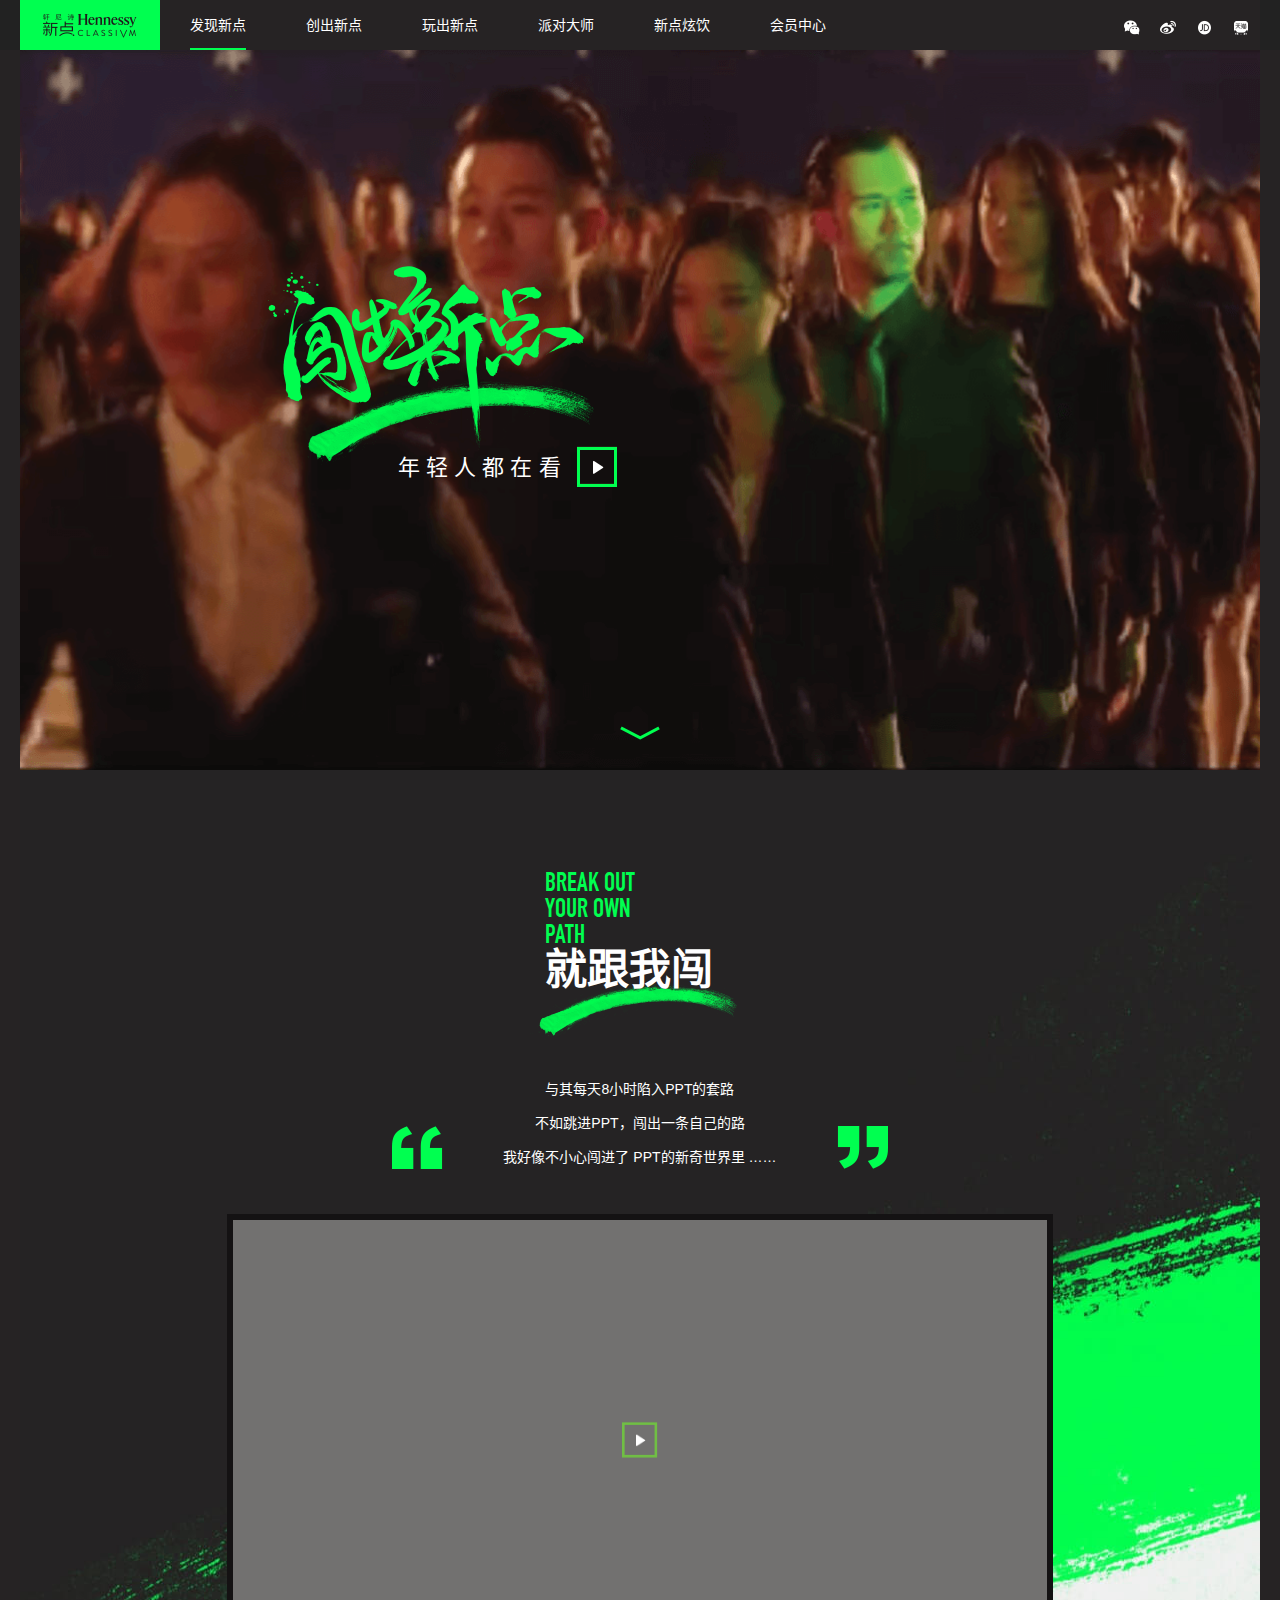
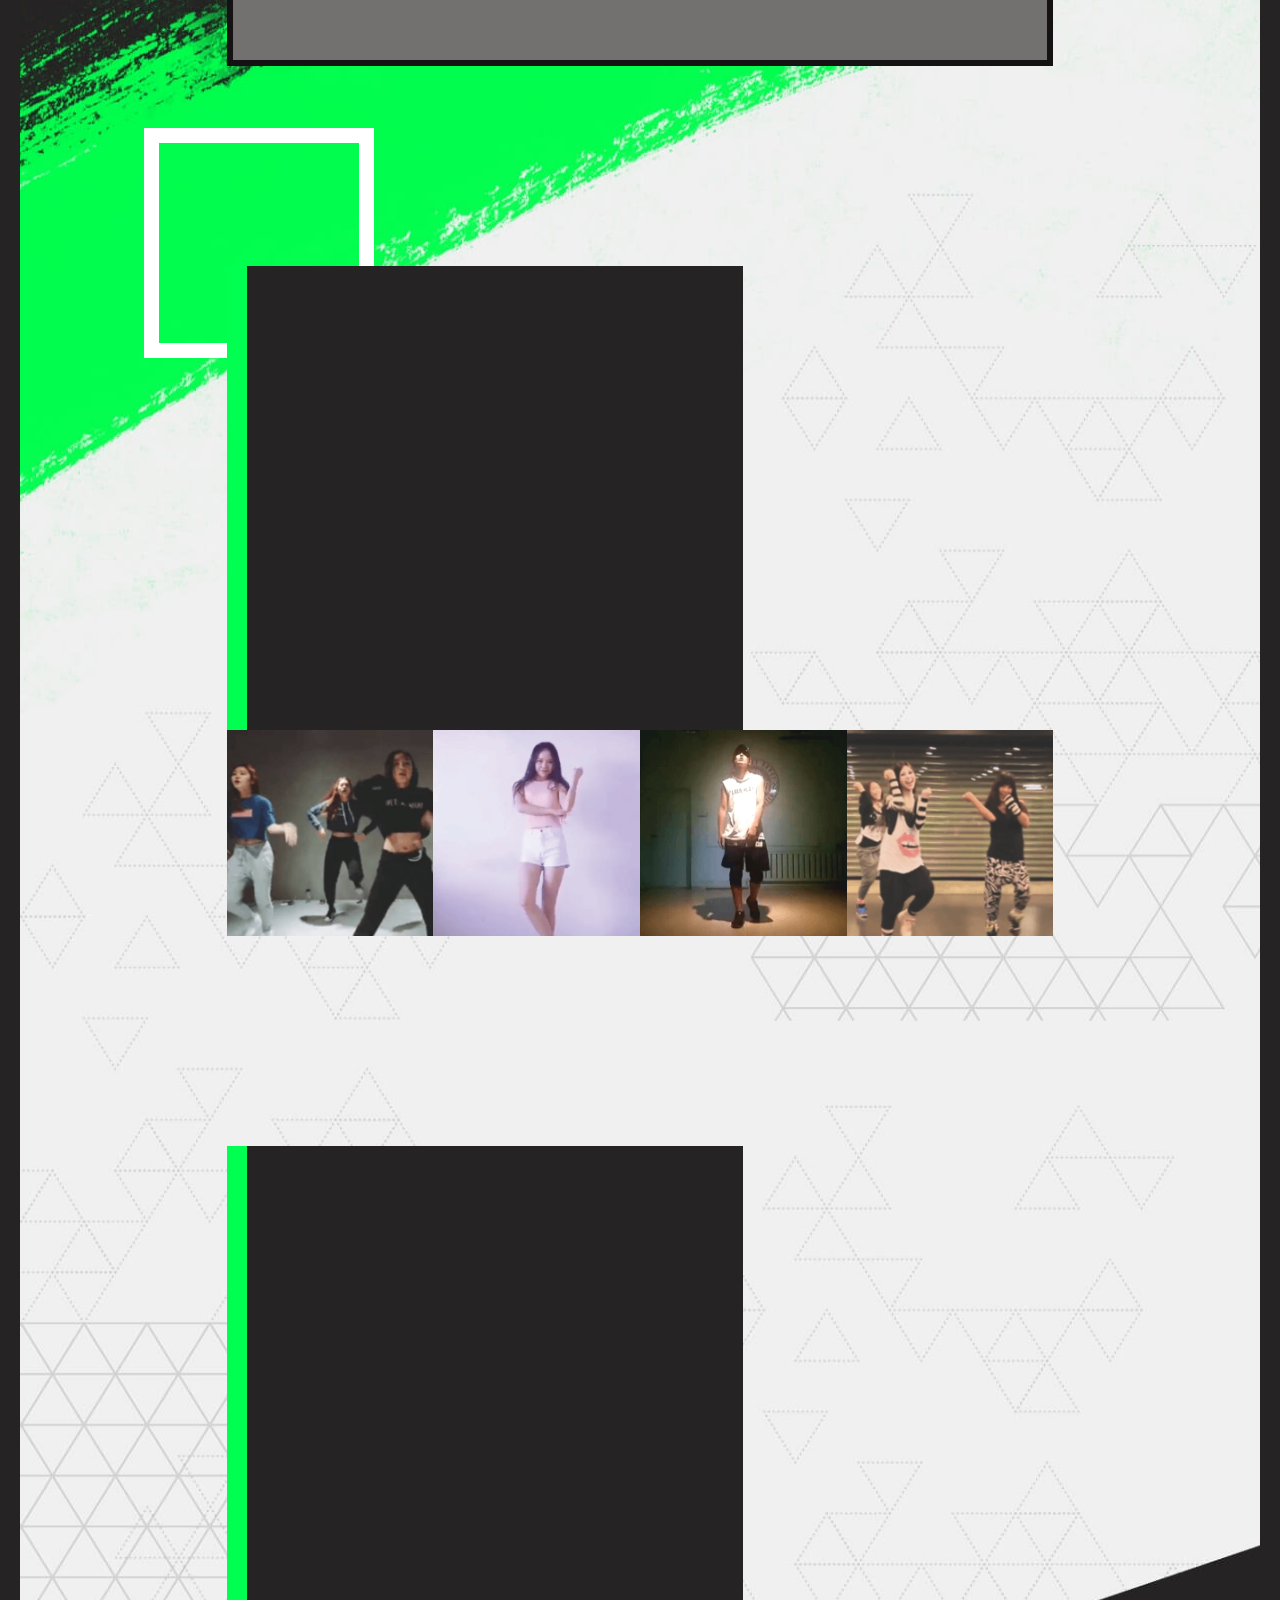
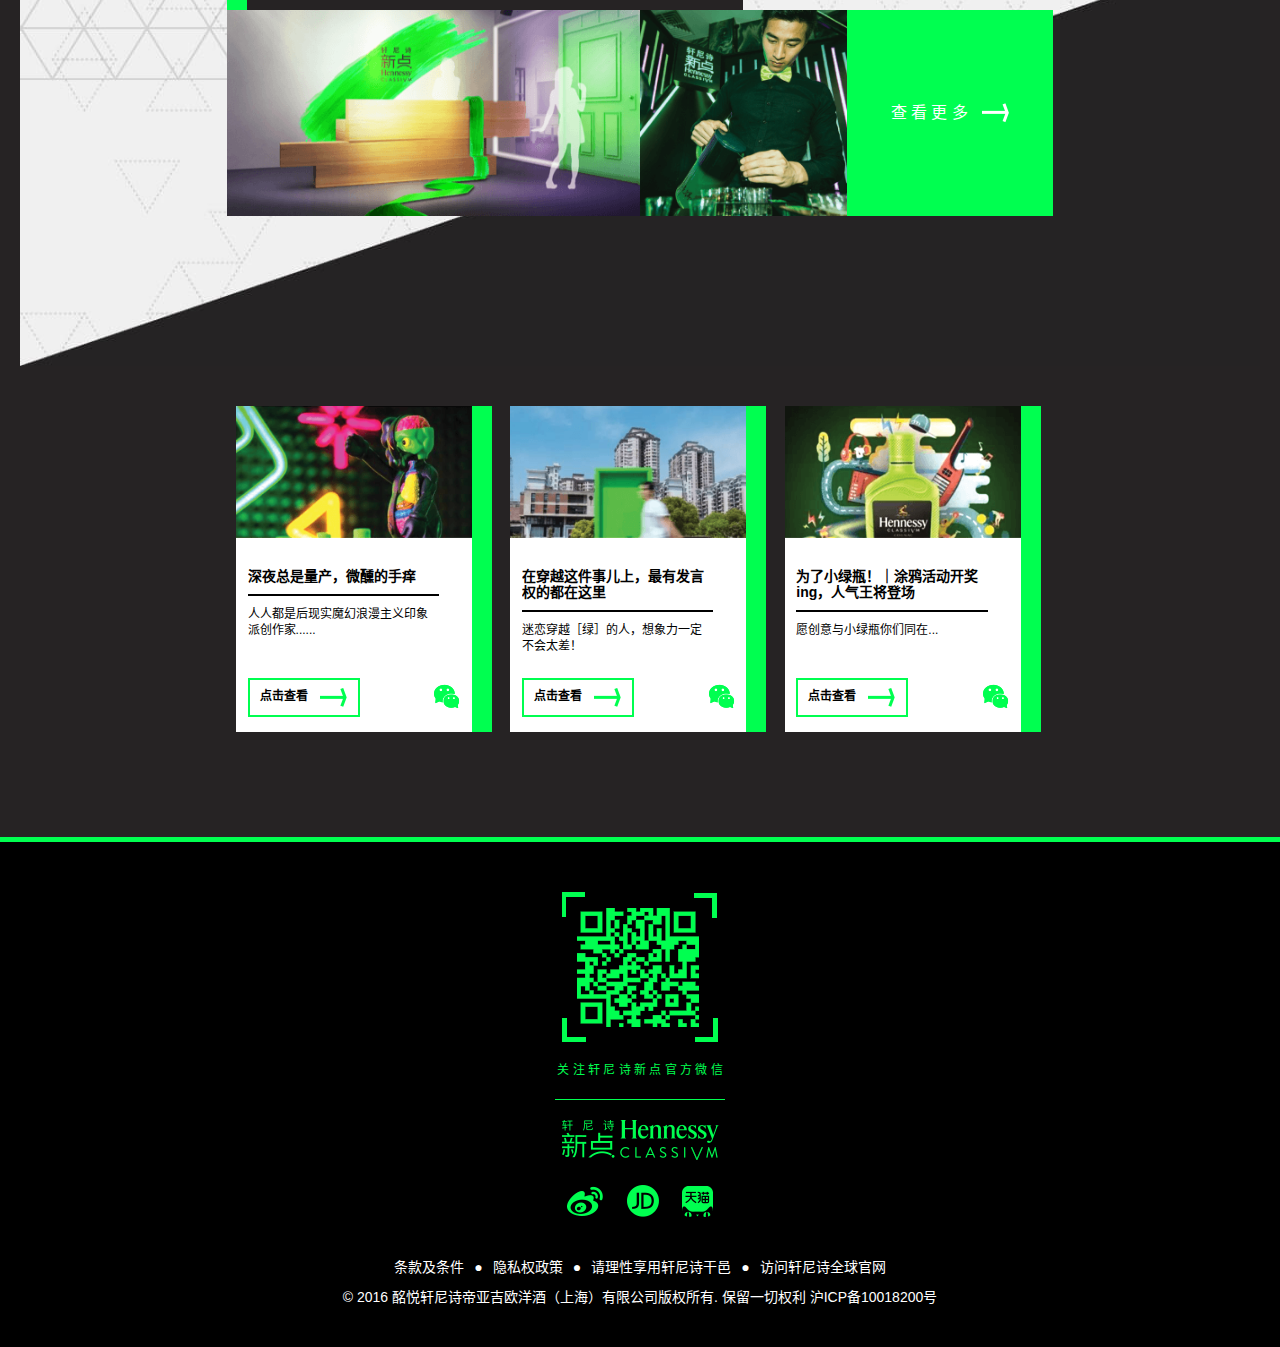
==== index.html @ dc200338 "first commit" ====
<!DOCTYPE html>
<html lang="zh-CN">
<head>
    <meta charset="utf-8">
    <title>新点</title>
    <meta name="description" content="">
    <meta name="keywords" content="">
    <meta name="viewport" content="width=device-width, initial-scale=1, maximum-scale=1, user-scalable=no">
    <link rel="stylesheet" href="css/bootstrap.css">
    <link rel="stylesheet" href="css/jquery.mCustomScrollbar.min.css">
    <link rel="stylesheet" href="css/common.css">
    <script src="js/jquery-2.1.1.min.js"></script>
    <script src="js/bootstrap.min.js"></script>
    <script src="js/jquery.touchSwipe.min.js"></script>
    <script src="js/html5lightbox/html5lightbox.js"></script>
    <script src="js/jquery.mCustomScrollbar.concat.min.js"></script>
    <script type="text/javascript" src="http://player.youku.com/jsapi"></script>
    <script src="js/common.js"></script>
</head>

<body>

<!--nav start-->
<nav class="navbar navbar-inverse navbar-fixed-top" role="navigation">
    <div class="container">
        <div class="navbar-header">
            <button type="button" class="navbar-toggle collapsed" data-toggle="collapse" data-target="#navbar"
                    aria-expanded="false" aria-controls="navbar"><span class="sr-only">Toggle navigation</span> <span
                    class="icon-bar"></span> <span class="icon-bar"></span> <span class="icon-bar"></span></button>
            <div class="navbar-brand"><img src="images/navLogo.png"></div>
        </div>
        <div id="navbar" class="collapse navbar-collapse">
            <ul class="nav navbar-nav">
                <li class="active"><a href="#">发现新点</a></li>
                <li><a href="#">创出新点</a></li>
                <li><a href="#">玩出新点</a></li>
                <li><a href="#">派对大师</a></li>
                <li><a href="#">新点炫饮</a></li>
                <li><a href="#">会员中心</a></li>
                <div class="snsLine">
                	<a href="javascript:void(0);"><img src="images/navIcon1.png"></a>
                    <a href="javascript:void(0);"><img src="images/navIcon2.png"></a>
                    <a href="javascript:void(0);"><img src="images/navIcon3.png"></a>
                    <a href="javascript:void(0);"><img src="images/navIcon4.png"></a>
                </div>
            </ul>
            <ul class="nav navbar-nav navbar-right">
                <li class="navIcon navIcon1"><a href="#"></a></li>
                <li class="navIcon navIcon2"><a href="#"></a></li>
                <li class="navIcon navIcon3"><a href="#"></a></li>
                <li class="navIcon navIcon4"><a href="#"></a></li>
            </ul>
        </div>
    </div>
</nav>
<!--nav end-->

<!--static kv start-->
<div class="staticKv">
    <div class="container">
        <div class="jumbotron">
            <div class="innerDiv">
                <div class="abs kvEf">
                	<div class="innerDiv">
                    	<a href="javascript:void(0);" onClick="playSingleVideo('XMTY3MjQ1MTY3Mg==');" class="abs kvVideo">年&nbsp;轻&nbsp;人&nbsp;都&nbsp;在&nbsp;看 <img
                        src="images/playBtn.png"></a>
                    </div>
                </div>
                <div class="abs downNote"></div>
            </div>
        </div>
    </div>
</div>
<!--static kv end-->

<!--index start-->
<div class="indexBlock">
    <div class="container">
        <div class="indexTop">
            <div class=" col-md-8 col-md-offset-2 col-sm-10 col-sm-offset-1 col-xs-10 col-xs-offset-1 indexVideo">
                <div class="topTitle">
                    <div class="topEnTitle"> BREAK OUT<br>
                        YOUR OWN<br>
                        PATH
                    </div>
                    就跟我闯
                </div>
                <div class="topContext">
                    <div class="innerDiv"> 与其每天8小时陷入PPT的套路<br>
                        不如跳进PPT，闯出一条自己的路<br>
                        <br class="mobileShow">
                        我好像不小心闯进了<br class="mobileShow">
                        PPT的新奇世界里<br class="mobileShow">
                        …… 
                        <img src="images/quotationLeft.png" class="abs qLeft">
                        <img src="images/quotationRight.png" class="abs qRight">
                    </div>
                </div>
                <div class="topVideo"><a href="javascript:void(0);" onClick="playSingleVideo('XMTY3MjQ1MTY3Mg==');"><img src="images/topVideoBg.png" width="100%"></a>
                </div>
            </div>
            <div class="clearfix"></div>
        </div>
        <div class="indexLine1">
        	<div class="lineBlock1 pcShow"></div>
            <div class=" col-md-5 col-md-offset-2 col-sm-7 col-sm-offset-1 col-xs-12 indexLine1left anmBlock">
                <div class="col-sm-9 needShow needShowa" style="opacity:0;">
                    <div class="topTitle subTitle">
                        <div class="topEnTitle subEnTitle"> DANCE<br>
                            CHALLENGE
                        </div>
                        舞出新点
                    </div>
                    <div class="subContext"> 撕掉别人给你的标签<br>
                        打破一成不变的规则<br>
                        舞出独一无二的自己<br>
                        哪里都是你的主场！
                    </div>
                </div>
            </div>
            <div class="col-md-6 col-sm-7 col-xs-12 indexLine1Right anmBlock">
            	<img src="images/index/line1Top.png" width="100%" class=" needShow needShowb pcShow" style="opacity:0;">
                <img src="images/index/line1Top_m.png" width="100%" class=" needShow needShowb mobileShow" style="opacity:0;">
            </div>
            <div class="indexLineBottom indexLine1Bottom">
                <div class=" col-md-8 col-md-offset-2 col-sm-10 col-sm-offset-1 col-xs-12">
                    <div class="col-sm-3 col-xs-6">
                        <a href="images/index/galleyImg4.mp4" class="lGallery vGallery html5lightbox" data-group="gallery1">
                        	<div class="innerDiv">
                            	<img src="images/index/img1.png" width="100%">
                                <div class="vCover anmBlock">
                                	<div class="innerDiv">
                                    	<img src="images/playBtn2.png">
                                    </div>
                                </div>
                          	</div>
                        </a>
                    </div>
                    <div class="col-sm-3 col-xs-6">
                        <a href="images/index/img2.png" class="lGallery html5lightbox" data-group="gallery1">
                        	<div class="innerDiv">
                            	<img src="images/index/img2.png" width="100%">
                                <div class="vCover anmBlock">
                                	<div class="innerDiv">
                                    	<img src="images/playBtn2.png">
                                    </div>
                                </div>
                          	</div>
                        </a>
                    </div>
                    <div class="col-sm-3 col-xs-6">
                        <a href="images/index/img3.png" class="lGallery html5lightbox" data-group="gallery1">
                        	<div class="innerDiv">
                            	<img src="images/index/img3.png" width="100%">
                                <div class="vCover anmBlock">
                                	<div class="innerDiv">
                                    	<img src="images/playBtn2.png">
                                    </div>
                                </div>
                          	</div>
                        </a>
                    </div>
                    <div class="col-sm-3 col-xs-6">
                        <a href="images/index/galleyImg4.mp4" class="lGallery vGallery html5lightbox" data-group="gallery1">
                        	<div class="innerDiv">
                            	<img src="images/index/img4.png" width="100%">
                                <div class="vCover anmBlock">
                                	<div class="innerDiv">
                                    	<img src="images/playBtn2.png">
                                    </div>
                                </div>
                          	</div>
                        </a>
                    </div>
                </div>
                <div class="clearfix"></div>
            </div>
            <div class="clearfix"></div>
        </div>
        <div class="indexLine2">
            <div class=" col-md-5 col-md-offset-2 col-sm-7 col-sm-offset-1 col-xs-12  indexLine2left anmBlock">
                <div class="col-sm-9 needShow needShowa" style="opacity:0;">
                    <div class="topTitle subTitle">
                        <div class="topEnTitle subEnTitle"> LAUNCH<br>
                            EVENT
                        </div>
                        NOFFICE
                    </div>
                    <div class="subContext">开会、加班、奋战......想逃离办公室？！<br>
                    11月5日，一场开了挂的新点潮趴，<br>
                    闯入压力山大的 OFFICE<br>
                    办公室从此告别天然闷，迎来自由 HIGH ！
                    </div>
                </div>
            </div>
            <div class="col-md-6 col-sm-7 col-xs-12 indexLine2Right anmBlock">
            	<div class="innerDiv">
                	<div class="lineBlock2 pcShow needShowb" style="opacity:0;"></div>
                    <img src="images/index/line2Top.png" width="100%" class=" needShow needShowb pcShow" style="opacity:0;">
                    <img src="images/index/line2Top_m.png" width="100%" class=" needShow needShowb mobileShow" style="opacity:0;">
                </div>
            </div>
            <div class="indexLineBottom indexLine2Bottom">
                <div class=" col-md-8 col-md-offset-2 col-sm-10 col-sm-offset-1 col-xs-12">
                    <div class="col-sm-6 col-xs-12">
                        <a href="images/index/galleyImg3.mp4" class="lGallery vGallery html5lightbox" data-group="gallery2">
                        	<div class="innerDiv">
                            	<img src="images/index/img6.png" width="100%">
                                <div class="vCover anmBlock">
                                	<div class="innerDiv">
                                    	<img src="images/playBtn2.png">
                                    </div>
                                </div>
                          	</div>
                        </a>
                    </div>
                    <div class="col-sm-3 col-xs-6">
                        <a href="images/index/galleyImg2.jpg" class="lGallery html5lightbox" data-group="gallery2">
                        	<div class="innerDiv">
                            	<img src="images/index/img5.png" width="100%">
                                <div class="vCover anmBlock">
                                	<div class="innerDiv">
                                    	<img src="images/playBtn2.png">
                                    </div>
                                </div>
                          	</div>
                        </a>
                    </div>
                    <div class="col-sm-3 col-xs-6">
                        <div class="innerDiv">
                        	<a href="images/index/galleyImg1.jpg" class="html5lightbox" data-group="gallery2">
                            	<div class="innerDiv">
                        			<img src="images/block1.png" width="100%">
                                    <div class="indexLine2BottomMore">
                                    	查 看 更 多 <img src="images/block1RightArrow.png">
                                    </div>
                                </div>
                            </a>
                        </div>
                    </div>
                    <a href="http://youku" vid="XMTY3MjQ1MTY3Mg==" class="html5lightbox" data-group="gallery2" style="display:none;"></a>
                    <a href="http://youku" vid="XMTY3MjQzMDUyMA==" class="html5lightbox" data-group="gallery2" style="display:none;"></a>
                </div>
                <div class="clearfix"></div>
            </div>
            <div class="clearfix"></div>
        </div>
    </div>
</div>
<!--index end-->

<!--foot start-->
<footer class="foot1">
    <div class="container">
        <div class=" col-md-8 col-md-offset-2 col-sm-10 col-sm-offset-1 footTop">
            <div class="footTopContent anmBlock">
                <div class="footMove">
                    <div class="col-sm-4 col-xs-12 footContent">
                        <div class="innerDiv"><a href="#1">
                            <div class="fcTop"><img src="images/footImg1.png" width="100%"></div>
                            <div class="fcBottom">
                                <div class="fcbTitle">
                                    <div class="fcbt1">深夜总是量产，微醺的手痒</div>
                                    <div class="fcbt2">人人都是后现实魔幻浪漫主义印象派创作家......</div>
                                </div>
                                <div class="fcbLink"><a href="javascript:void(0);" class="fcbBtn1">点击查看</a> <a
                                        href="javascript:void(0);" class="fcbBtn2"><img src="images/footWechat.png"></a>
                                    <div class="clearfix"></div>
                                </div>
                            </div>
                        </a></div>
                    </div>
                    <div class="col-sm-4 col-xs-12 footContent">
                        <div class="innerDiv"><a href="#2">
                            <div class="fcTop"><img src="images/footImg2.png" width="100%"></div>
                            <div class="fcBottom">
                                <div class="fcbTitle">
                                    <div class="fcbt1">在穿越这件事儿上，最有发言权的都在这里</div>
                                    <div class="fcbt2">迷恋穿越［绿］的人，想象力一定不会太差！</div>
                                </div>
                                <div class="fcbLink"><a href="javascript:void(0);" class="fcbBtn1">点击查看</a> <a
                                        href="javascript:void(0);" class="fcbBtn2"><img src="images/footWechat.png"></a>
                                    <div class="clearfix"></div>
                                </div>
                            </div>
                        </a></div>
                    </div>
                    <div class="col-sm-4 col-xs-12 footContent">
                        <div class="innerDiv"><a href="#3">
                            <div class="fcTop"><img src="images/footImg3.png" width="100%"></div>
                            <div class="fcBottom">
                                <div class="fcbTitle">
                                    <div class="fcbt1">为了小绿瓶！｜涂鸦活动开奖ing，人气王将登场</div>
                                    <div class="fcbt2">愿创意与小绿瓶你们同在...</div>
                                </div>
                                <div class="fcbLink"><a href="javascript:void(0);" class="fcbBtn1">点击查看</a> <a
                                        href="javascript:void(0);" class="fcbBtn2"><img src="images/footWechat.png"></a>
                                    <div class="clearfix"></div>
                                </div>
                            </div>
                        </a></div>
                    </div>
                </div>
            </div>
            <div class="clearfix"></div>
            <div class="footNav mobileShow"><span class="fnActive">&nbsp;</span> <span>&nbsp;</span> <span>&nbsp;</span>
            </div>
        </div>
    </div>
</footer>
<footer class="foot2">
    <div class="container">
        <div class="footQc"><img src="images/footQc.png">
            <div class="footQcTxt">关 注 轩 尼 诗 新 点 官 方 微 信</div>
            <div class="footLogo"><img src="images/footLogo.png"></div>
        </div>
        <div class="footSns"><a href="javascript:void(0);" class="fsBtn"><img src="images/footIcon1.png"></a> <a
                href="javascript:void(0);" class="fsBtn"><img src="images/footIcon2.png"></a> <a
                href="javascript:void(0);" class="fsBtn"><img src="images/footIcon3.png"></a></div>
        <div class="footLink"><a href="#">条款及条件</a><br class="mobileShow"><font class="pcShow">●</font><a href="#">隐私权政策</a><br class="mobileShow"><font class="pcShow">●</font><a href="#">请理性享用轩尼诗干邑</a><br class="mobileShow"><font class="pcShow">●</font><a href="#">访问轩尼诗全球官网</a>
        </div>
        <div class="footIcp">&copy; 2016 酩悦轩尼诗帝亚吉欧洋酒（上海）<br class="mobileShow">有限公司版权所有. 保留一切权利 <br class="mobileShow"><br class="mobileShow">沪ICP备10018200号</div>
    </div>
</footer>
<!--foot end-->

<!--youku video start-->
<div class="embed-responsive embed-responsive-16by9 videoPop" style="display:none;">
	<div class="videoYouku" id="videoYouku"></div>
	<a href="javascript:void(0);" class="popCloseBtn" onClick="closeSingleVideo();"><img src="images/btnClose.png"></a>
</div>
<!--youku video end-->

<script>
//单页加载完毕
$(document).ready(function(){
	indexPos();
	});
//单页窗口大小改变
$(window).resize(function(){
	indexPos();
	});
//单页滚动
$(window).scroll(function(){
	indexScorll();
	});
</script>

</body>
---- css/common.css ----
/* Global Setting */
@font-face { 
font-family: 'DIN'; 
src: local('DIN Condensed Regular'), 
local('DIN Condensed'),
url('../fonts/din condensed bold.eot'), 
url('../fonts/din condensed bold.woff') format('woff'), 
url('../fonts/din condensed bold.ttf') format('truetype'), 
url('../fonts/din condensed bold.svg#din regular') format('svg'); 
}

body{margin:0; padding:50px 0 0 0;text-align:left; font-size:12px; font-family:'Microsoft YaHei',Arial; background:#262324;}
table{border-collapse:collapse;}
td,th{padding:0;}
ul,li,dd,dl,dt{margin:0; padding:0; list-style:none; word-break:break-all;}
img{border:0;}
p{margin:0; padding:0; word-break:break-all;}
h1,h2,h3,h4{margin:0;padding:0; font-weight:normal; font-size:14px;}
em{ font-size:12px; font-style:normal;}
hr{background:none;border:none;border-bottom:1px solid #CCC;#border-bottom:0;}
.clear {clear:both;height:0;font-size:1px;line-height: 0px;}
a{text-decoration:none; border:0; outline:none; blr:expression(this.onFocus=this.blur());}
a:hover,a:focus{ text-decoration:none; color:inherit;}
select,input,textarea{font-family:inherit; outline:none;}

.wrapper{ width:1000px; margin:0 auto; border:none; padding:0;}
.innerDiv{ width:100%; height:100%; position:relative;}
.abs{ position:absolute;}
.pcShow{ display:inline-block;}
.mobileShow{ display:none;}

.navbar-inverse{ border:none;}
.navbar-inverse .navbar-collapse, .navbar-inverse .navbar-form{ background:#262324;}
.navbar-brand{ padding:13px 23px; background:#00ff50;}
.nav.navbar-right > li.navIcon{ background:url(../images/navIcon.png) 0 0 no-repeat; width:16px; height:15px; padding:0; margin:20px 10px 0 10px;}
.nav.navbar-right > li.navIcon1{ background-position:0 0;}
.nav.navbar-right > li.navIcon2{ background-position:-42px 0; width:18px;}
.nav.navbar-right > li.navIcon3{ background-position:-82px 0;}
.nav.navbar-right > li.navIcon4{ background-position:-119px 0;}
.nav.navbar-right > li a{ display:block; width:100%; height:100%;}
.nav.navbar-right > li a:hover,
.nav.navbar-right > li a:focus{ border:none; background:none;}
.snsLine{ display:none; padding:15px 0; color:#FFF; font-size:14px; text-align:center; border-top:0px solid #454141; line-height:16px;}
.snsLine a{ margin:0 15px;}
.snsLineBtn{ background:url(../images/navIcon.png) 0 0 no-repeat; display:inline-block; width:16px; height:15px; margin:0 8px; vertical-align:-2px;}
.snsLineBtn1{ background-position:0 0;}
.snsLineBtn2{ background-position:-42px 0; width:18px;}

/*index kv*/
.jumbotron{ background:url(../images/index/kvBg.png) center top no-repeat; background-size:auto 100%;}
.kvEf{ background:url(../images/index/kvTxt.png) 0 0 no-repeat; width:326px; height:205px; left:20%; top:30%;}
.kvVideo{ font-size:22px; color:#FFF; left:130px; top:180px; width:230px;}
.kvVideo img{ vertical-align:-12px; margin-left:10px;}
.kvVideo:hover,.kvVideo:focus{ text-decoration:none; color:#FFF;}
.downNote{ background:url(../images/downIcon.png) 0 0 no-repeat; width:40px; height:14px; left:50%; bottom:30px; margin-left:-20px; -webkit-animation:downNote 0.8s 0s linear infinite; -moz-animation:downNote 0.8s 0s linear infinite; animation:downNote 0.8s 0s linear infinite;}
@-webkit-keyframes downNote{
0%{ -webkit-transform:translate(0,0);}
40%{ -webkit-transform:translate(0,20px);}
100%{ -webkit-transform:translate(0,0);}
}
@-moz-keyframes downNote{
0%{ -moz-transform:translate(0,0);}
40%{ -moz-transform:translate(0,20px);}
100%{ -moz-transform:translate(0,0);}
}
@keyframes downNote{
0%{ transform:translate(0,0);}
40%{ transform:translate(0,20px);}
100%{ transform:translate(0,0);}
}

/*index main*/
.indexBlock .container{ background:url(../images/index/indexBg.jpg) center top no-repeat; background-size:100% 100%; padding-bottom:150px; overflow:hidden;}
.indexVideo{ padding:100px 0; color:#FFF;}
.topTitle{ background:url(../images/subTitleBg.png) left bottom no-repeat; width:220px; padding:0 0 50px 15px; line-height:42px; color:#FFF; font-size:42px; line-height:44px; font-weight:bold; margin:0 auto; font-family:DIN,'Microsoft YaHei';}
.topEnTitle{ font-size:26px; color:#00ff50; line-height:26px; padding:0;}
.subContext{ font-family:DIN,'Microsoft YaHei';}
.topContext{ padding:30px 0 0 0; text-align:center; color:#FFF; font-size:14px; line-height:34px;}
.qLeft{ left:20%; bottom:5px;}
.qRight{ right:20%; bottom:5px;}

.topVideo{ width:100%; background:#727170; border:6px solid #141213; margin-top:40px;}

.indexLine1,.indexLine2{ position:relative;}
.indexLine2{ margin-top:110px;}
.indexLine1left,.indexLine2left{ border-left:20px solid #00ff50; background:#262324; padding:140px 0 200px 0; margin-bottom:100px; transform:translate(0,100px);}
.subContext{ width:100%; text-align:center; color:#FFF; font-size:14px; line-height:36px; padding-top:40px;}
.indexLine1Right{ position:absolute; left:50%; top:-100px;}
.lineBlock1{ border:15px solid #FFF; width:230px; height:230px; position:absolute; left:10%; top:-5%;}
.indexLine2Right{ position:absolute; left:50%; top:50px;}
.indexLine2Right img{ position:absolute; left:0; top:0;}
.lineBlock2{ border:15px solid #00ff50; background:#F0F0F0; width:230px; height:230px; position:absolute; right:20%; top:-40px;}
.needShowa{ transition:all 1s 0s linear; -webkit-transition:all 1s 0s linear; -moz-transition:all 1s 0s linear;}
.needShowb{ transition:all 1s 1.2s linear; -webkit-transition:all 1s 1.2s linear; -moz-transition:all 1s 1.2s linear;}
.anmBlock{ transition:all 1s 0s ease-out; -webkit-transition:all 1s 0s ease-out; -moz-transition:all 1s 0s ease-out;}
.indexLine1Bottom,.indexLine2Bottom{ position:absolute; left:0; bottom:0; width:100%;}
.indexLine2BottomMore{ font-size:16px; color:#FFF; height:30px; line-height:30px; position:absolute; left:0; top:50%; margin-top:-15px; width:100%; text-align:center;}
.indexLine2BottomMore img{ margin-left:10px; vertical-align:-5px;}
.vCover{ background:rgba(0,255,80,0.8); position:absolute; left:0; top:0; width:100%; height:100%; opacity:0;}
.vCover img{ position:absolute; left:50%; top:50%; margin:-20px 0 0 -20px;}

/*footer*/
.foot1{ background:#262324; padding-top:40px; padding-bottom:85px; border-bottom:5px solid #00ff50;}
.footTop{ overflow:hidden;}
.footContent{ border-right:20px solid #00ff50; margin:0 1.1% 20px 1.1%; width:31%;}
.footContent a:hover,.footContent a:focus{ color:inherit; text-decoration:none;}
.fcBottom{ padding:30px 5% 15px 5%; background:#FFF;}
.fcbTitle{ height:90px;}
.fcbTitle .fcbt1{ width:90%; padding:0 0 10px 0; color:#000; font-size:14px; font-weight:bold; line-height:16px; overflow:hidden; border-bottom:2px solid #000;}
.fcbTitle .fcbt2{ width:90%; padding:10px 0 0 0; color:#000; height:60px; line-height:16px; font-size:12px; overflow:hidden;}
.fcbLink{ padding-top:20px;}
.fcbBtn1{ display:inline-block; padding:8px 50px 10px 10px; color:#000; border:2px solid #00ff50; font-weight:bold; background:url(../images/footBtnArrow.png) 70px 8px no-repeat; float:left;}
.fcbBtn2{ float:right; display:inline-block; padding-top:6px;}

.foot2{ background:#000; padding:50px 0 40px 0;}
.footQc{ text-align:center; width:170px; margin:0 auto;}
.footQcTxt{ font-size:12px; color:#00ff50; padding:20px 0; border-bottom:1px solid #00ff50;}
.footLogo{ padding:20px 0 25px 0;}
.footSns{ text-align:center;}
.fsBtn{ margin:0 10px;}
.footLink{ text-align:center; padding:40px 0 10px 0; color:#FFF; font-size:14px;}
.footLink a{ color:#FFF; margin:0 10px;}
.footIcp{ text-align:center; color:#FFF; font-size:14px;}
.footNav{ padding:25px 0; text-align:center; width:100%;}
.footNav span{ display:inline-block; width:20px; background:none; height:4px; overflow:hidden; border:1px solid #00ff50; margin:0 5px;}
.footNav span.fnActive{ background:#00ff50;}

/*pop img video*/
.videoPop{ position:fixed; left:0; top:0; z-index:1040; width:100%; height:100%; display:none;}
.popCloseBtn{ position:fixed; top:0; right:0; color:#FFF; font-size:20px; z-index:1050;}
.html5-nav-mask,#html5-watermark,.html5boxVideoControls{ display:none;}

/*article*/
.articleBlock .container{ background:url(../images/article/articleBg.jpg) center bottom no-repeat #f0f0f0; background-size:100% auto; padding-bottom:300px; padding-top:30px; overflow:hidden;}
.articleLine{ padding:70px 25px; border-bottom:1px solid #00ff50;}
.articleLine:last-child{ border-bottom:none;}
.articleLine a{ color:#1D1A1B;}
.articleLine a:hover,.articleLine a:focus{ text-decoration:none; color:inherit;}
.articleLine a h2{ font-size:42px; line-height:100%; padding:0 0 50px 0;}
.articleLine a p{ font-size:14px; line-height:24px; padding:0;}

.articleDetail{ position:fixed; left:0; top:0; width:100%; height:100%; z-index:1040; background:rgba(0,0,0,0.9); padding:70px 10px 70px 25px;}
.articleContent{ color:#FFF; font-size:14px; line-height:24px;}
.articleContent a{ color:#FFF;}
.articleContent h1{ text-align:center; font-size:30px;}

/*970*/
@media (max-width: 992px) {
	.kvEf{ top:30%;}
	
	.qLeft{ left:15%; width:40px;}
	.qRight{ right:15%; width:40px;}
	
	.lineBlock1{left:5%;}
	}

/*767*/
@media (max-width: 767px) {
	.indexBlock .container{ background-image:url(../images/index/indexBg_m.jpg);}
	
	.snsLine{ display:block;}
	
	.pcShow{ display:none;}
	.mobileShow{ display:inline-block;}
	
	.kvEf{ left:50%; top:27%; margin-left:-180px;}
	
	.qLeft{ left:10%; bottom:60px;}
	.qRight{ right:10%;}
	
	.indexLine1left,.indexLine2left{ padding:100px 0 100px 0; border-left-width:15px; margin-bottom:0;}
	.indexLine1Right{ position:static; left:auto; top:auto;}
	.indexLine2Right img{ position:static; left:auto; top:auto;}
	.indexLine2Right{ position:static; left:auto; top:auto;}
	.indexLine1Bottom{ position:static; left:auto; bottom:auto;}
	.indexLine2Bottom{ position:static; left:auto; bottom:auto;}
	
	.footContent{ margin:0; width:33.333333%;}
	.fcBottom{ padding:30px 5% 30px 5%;}
	.foot1{ padding-bottom:0px; padding-top:0;}
	
	.footLink{ line-height:28px; padding-bottom:30px;}
	}

/*580*/
@media (max-width: 590px) {
	}
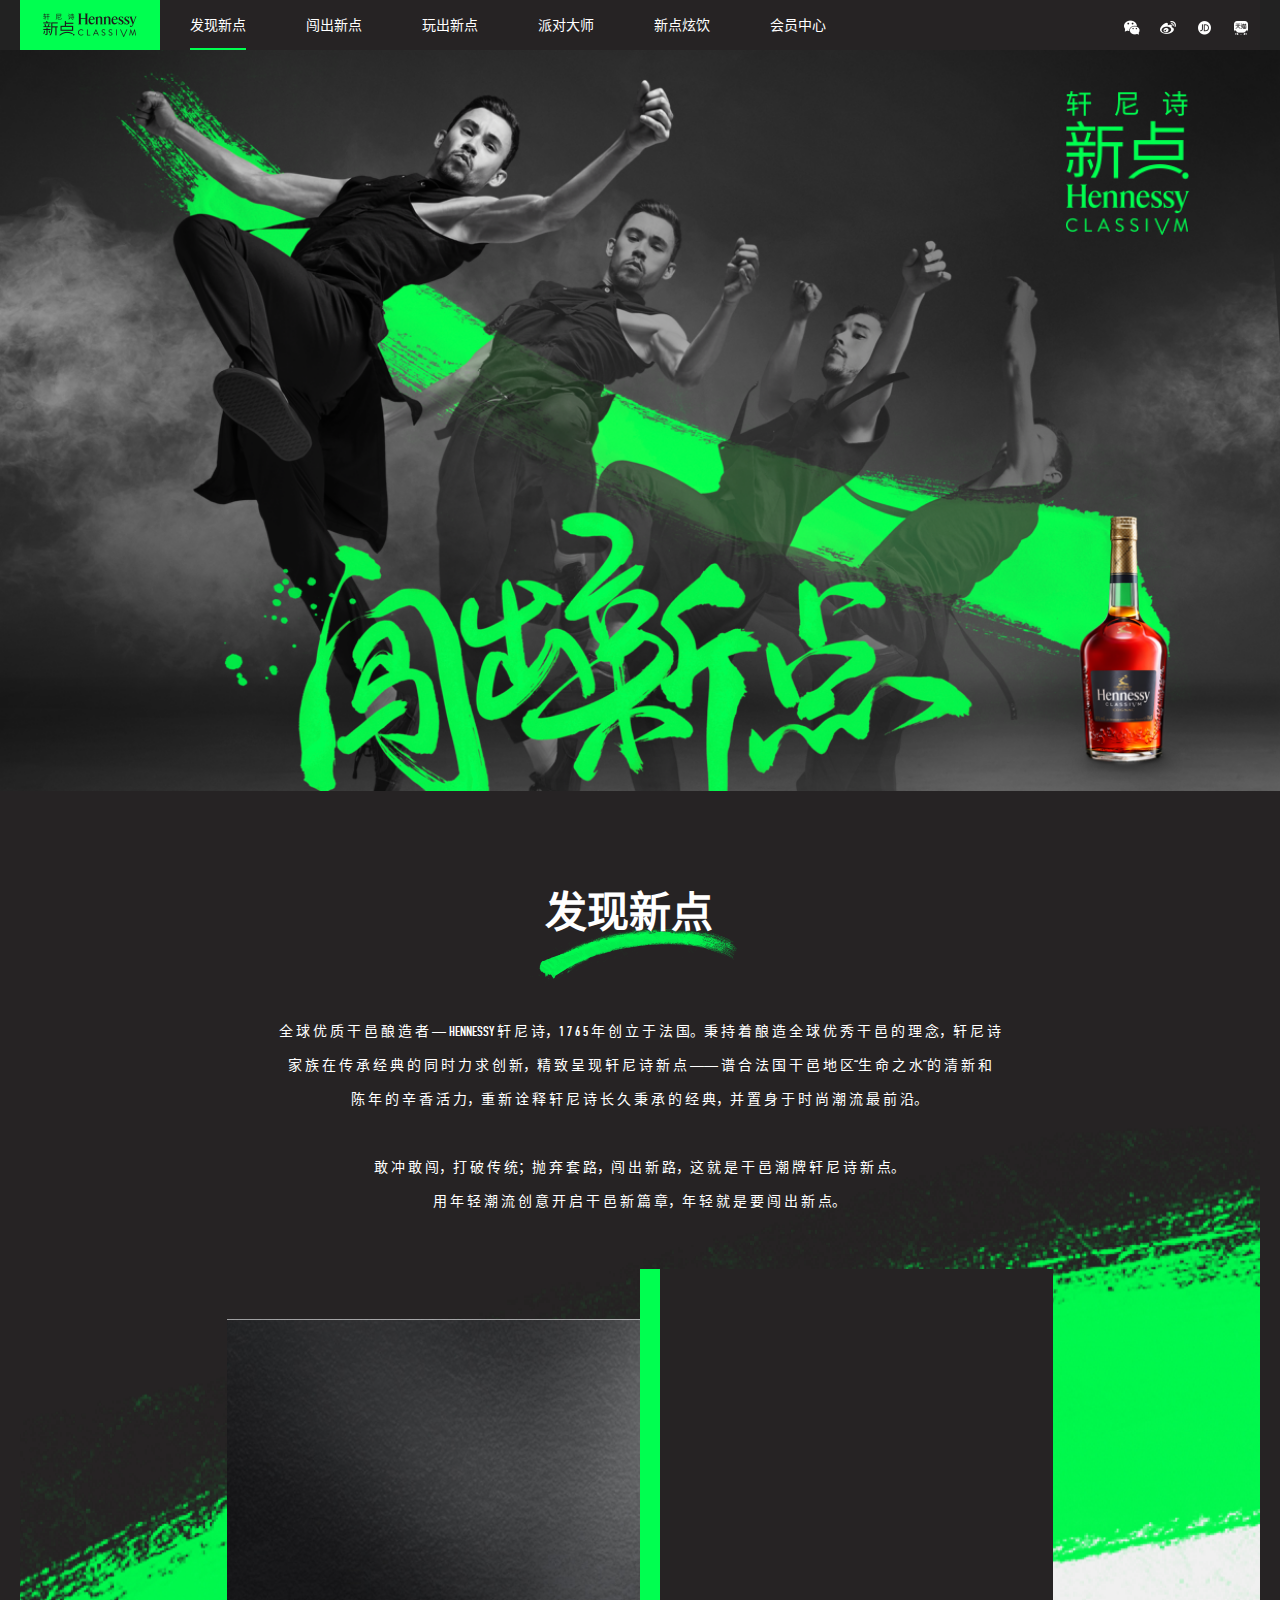
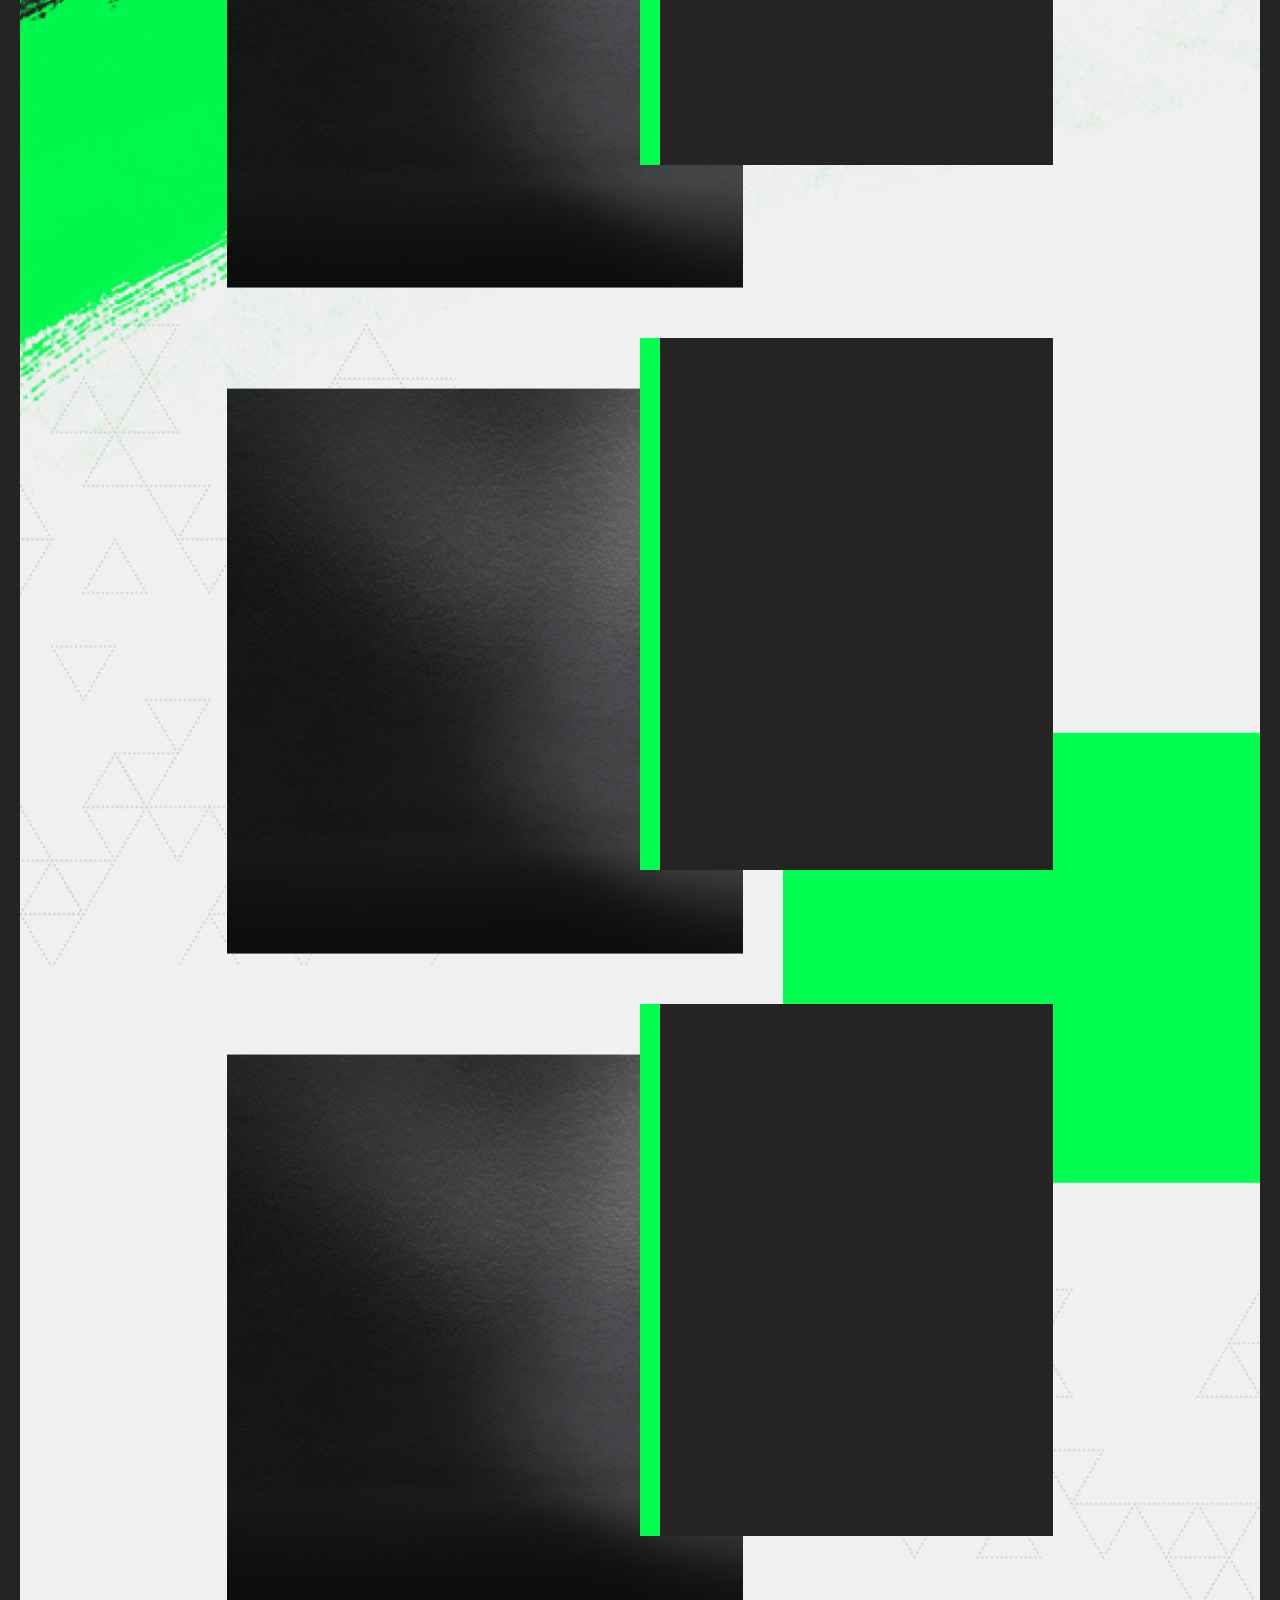
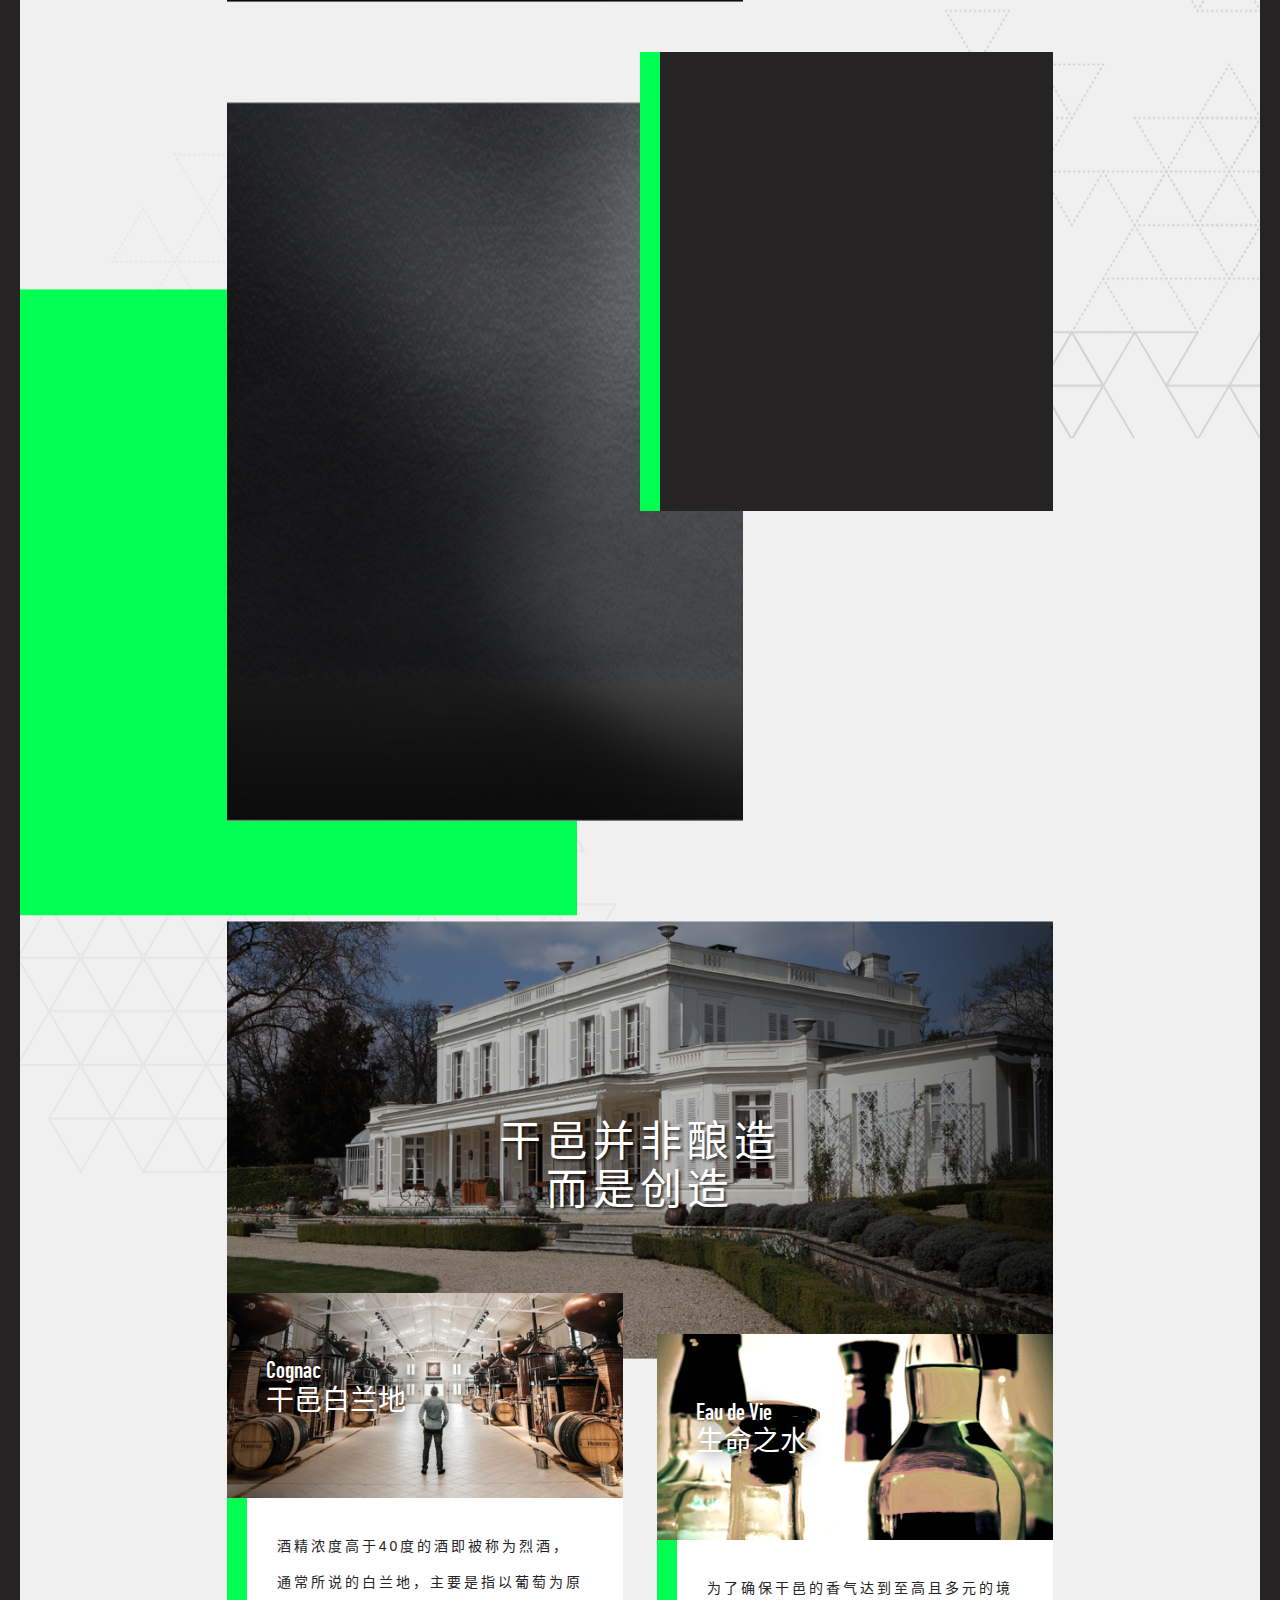
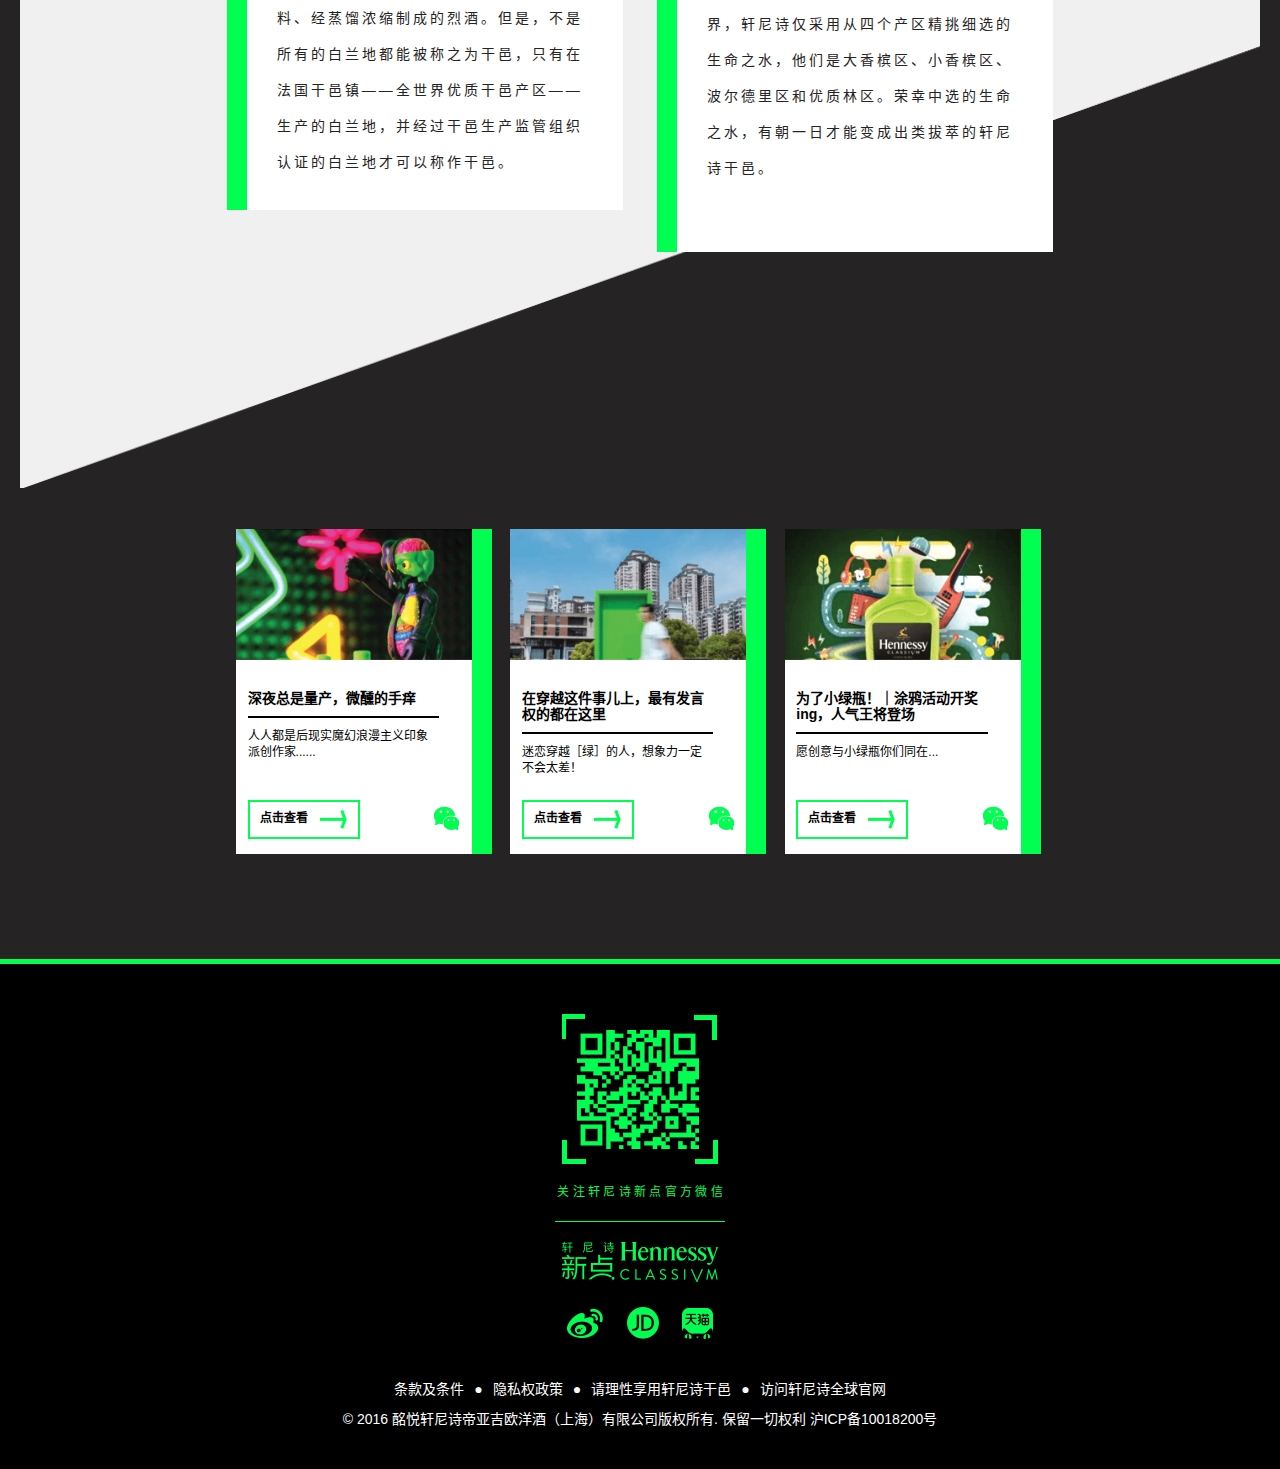
==== commit 1ede698a: "v1.0" ====
--- a/index.html
+++ b/index.html
@@ -8,14 +8,9 @@
     <meta name="viewport" content="width=device-width, initial-scale=1, maximum-scale=1, user-scalable=no">
     <link rel="stylesheet" href="css/bootstrap.css">
     <link rel="stylesheet" href="css/jquery.mCustomScrollbar.min.css">
+    <link rel="stylesheet" href="js/bxslider/jquery.bxslider.css">
     <link rel="stylesheet" href="css/common.css">
     <script src="js/jquery-2.1.1.min.js"></script>
-    <script src="js/bootstrap.min.js"></script>
-    <script src="js/jquery.touchSwipe.min.js"></script>
-    <script src="js/html5lightbox/html5lightbox.js"></script>
-    <script src="js/jquery.mCustomScrollbar.concat.min.js"></script>
-    <script type="text/javascript" src="http://player.youku.com/jsapi"></script>
-    <script src="js/common.js"></script>
 </head>
 
 <body>
@@ -24,19 +19,23 @@
 <nav class="navbar navbar-inverse navbar-fixed-top" role="navigation">
     <div class="container">
         <div class="navbar-header">
-            <button type="button" class="navbar-toggle collapsed" data-toggle="collapse" data-target="#navbar"
-                    aria-expanded="false" aria-controls="navbar"><span class="sr-only">Toggle navigation</span> <span
-                    class="icon-bar"></span> <span class="icon-bar"></span> <span class="icon-bar"></span></button>
+            <button type="button" class="navbar-toggle collapsed" data-toggle="collapse" data-target="#navbar" aria-expanded="false" aria-controls="navbar">
+                <span class="sr-only">Toggle navigation</span>
+                <span class="icon-bar"></span>
+                <span class="icon-bar"></span>
+                <span class="icon-bar"></span>
+                <img src="images/navClose.png" class="navClose" style="display:none;">
+            </button>
             <div class="navbar-brand"><img src="images/navLogo.png"></div>
         </div>
         <div id="navbar" class="collapse navbar-collapse">
             <ul class="nav navbar-nav">
-                <li class="active"><a href="#">发现新点</a></li>
-                <li><a href="#">创出新点</a></li>
-                <li><a href="#">玩出新点</a></li>
-                <li><a href="#">派对大师</a></li>
-                <li><a href="#">新点炫饮</a></li>
-                <li><a href="#">会员中心</a></li>
+                <li class="active"><a class="centerA" href="index.html">发现新点</a></li>
+                <li><a class="centerA" href="brand.html">闯出新点</a></li>
+                <li><a class="centerA" href="event.html">玩出新点</a></li>
+                <li><a class="centerA" href="party.html">派对大师</a></li>
+                <li><a class="centerA" href="drink.html">新点炫饮</a></li>
+                <li><a class="centerA" href="crm.html">会员中心</a></li>
                 <div class="snsLine">
                 	<a href="javascript:void(0);"><img src="images/navIcon1.png"></a>
                     <a href="javascript:void(0);"><img src="images/navIcon2.png"></a>
@@ -55,199 +54,179 @@
 </nav>
 <!--nav end-->
 
-<!--static kv start-->
-<div class="staticKv">
+<!--brand kv start-->
+<div class="brandKv">
+	<div class="container" style="width:100%; max-width:1920px;">
+    	<div class="col-xs-12">
+        	<div class="innerDiv">
+            	<img src="images/brand/kv.png" width="100%" style="display:block;">
+                <img src="images/brand/logo.png" class="abs bkLogo">
+                <img src="images/brand/bottle.png" class="abs bkBottle">
+            </div>
+        </div>
+    </div>
+</div>
+<!--brand kv start-->
+
+<!--brand start-->
+<div class="brandBlock">
     <div class="container">
-        <div class="jumbotron">
+    	<div class="indexTop">
+            <div class=" col-md-8 col-md-offset-2 col-sm-10 col-sm-offset-1 col-xs-12 indexVideo">
+                <div class="topTitle">
+                    <div class="topEnTitle"></div>
+                    发现新点
+                </div>
+                <div class="topContext">
+                    <div class="innerDiv">全 球 优 质 干 邑 酿 造 者 — HENNESSY 轩 尼 诗，1 7 6 5 年 创 立 于 法 国。秉 持 着 酿 造 全 球 优 秀 干 邑 的 理 念，轩 尼 诗 <br class="pcShow">家 族 在 传 承 经 典 的 同 时 力 求 创 新，精 致 呈 现 轩 尼 诗 新 点 —— 谱 合 法 国 干 邑 地 区“生 命 之 水”的 清 新 和 <br class="pcShow">陈 年 的 辛 香 活 力，重 新 诠 释 轩 尼 诗 长 久 秉 承 的 经 典，并 置 身 于 时 尚 潮 流 最 前 沿。<br><br>
+                    敢 冲 敢 闯，打 破 传 统；抛 弃 套 路，闯 出 新 路，这 就 是 干 邑 潮 牌 轩 尼 诗 新 点。<br class="pcShow">用 年 轻 潮 流 创 意 开 启 干 邑 新 篇 章，年 轻 就 是 要 闯 出 新 点。
+                    </div>
+                </div>
+            </div>
+            <div class="clearfix"></div>
+        </div>
+        
+        <div class="brandLine brandLine1">
+        	<div class="innerDiv">
+            	<div class=" col-md-5 col-md-offset-2 col-sm-7 col-xs-12 brandLineLeft brandLine1Left anmBlock">
+                    <img src="images/brand/b_70.png" width="100%" class="needShowa" style="opacity:0;">
+                </div>
+                <div class=" col-md-4 col-sm-6 col-xs-12 brandLineRight brandLine1Right anmBlock">
+                	<div class="brandLineRightContent needShowb" style="opacity:0;">
+                    	<div class="brandTitle">
+                            <div class="brandEnTitle"></div>
+                            轩尼诗新点 70CL
+                        </div>
+                        <div class="brandContext">轩 尼 诗 新 点 70CL 口 感 层 次 丰 富，随 着 各 种 软 饮 的 兑 入 而 更 添 回 味，绝 对 是 混 搭 高 手。</div>
+                        <div class="brandBuyLink">
+                            立 即 购 买<a href="#"><img src="images/footIcon2.png"></a> <a href="#"><img src="images/footIcon3.png"></a>
+                        </div>
+					</div>
+                </div>
+                <div class="clearfix"></div>
+            </div>
+        </div>
+        
+        <div class="brandLine brandLine2">
+        	<div class="innerDiv">
+            	<div class=" col-md-5 col-md-offset-2 col-sm-7 col-xs-12 brandLineLeft brandLine2Left anmBlock">
+                    <img src="images/brand/b_20.png" width="100%" class="needShowa" style="opacity:0;">
+                </div>
+                <div class=" col-md-4 col-sm-6 col-xs-12 brandLineRight brandLine2Right anmBlock">
+                	<div class="brandLineRightContent needShowb" style="opacity:0;">
+                    	<div class="brandTitle">
+                            <div class="brandEnTitle"></div>
+                            轩尼诗新点 20CL
+                        </div>
+                        <div class="brandContext">轩 尼 诗 新 点 20CL 小 绿 瓶 专 为 潮 客 们 而 设 计，荧 光 绿 的 瓶 身 彰 显 年 轻 个 性，小 巧 的 体 积 任 你 随 心 携 带，派对<br>ALL THE TIME！</div>
+                        <div class="brandBuyLink">
+                            立 即 购 买<a href="#"><img src="images/footIcon2.png"></a> <a href="#"><img src="images/footIcon3.png"></a>
+                        </div>
+					</div>
+                </div>
+                <div class="clearfix"></div>
+            </div>
+        </div>
+        
+        <div class="brandLine brandLine3">
+        	<div class="innerDiv">
+            	<div class=" col-md-5 col-md-offset-2 col-sm-7 col-xs-12 brandLineLeft brandLine3Left anmBlock">
+                    <img src="images/brand/b_150.png" width="100%" class="needShowa" style="opacity:0;">
+                </div>
+                <div class=" col-md-4 col-sm-6 col-xs-12 brandLineRight brandLine3Right anmBlock">
+                	<div class="brandLineRightContent needShowb" style="opacity:0;">
+                    	<div class="brandTitle">
+                            <div class="brandEnTitle"></div>
+                            轩尼诗新点 150CL
+                        </div>
+                        <div class="brandContext">轩 尼 诗 新 点 150CL，馥 郁 辛 香 的 口 感 令 人 回 味 无 穷。派 对 霸 王 一 出 惊 艳 全 场，大 瓶 装 更 适 合 与 众 人 共 分 享，满 足 全 场 亲 朋 好 友。</div>
+                        <div class="brandBuyLink">
+                            立 即 购 买<a href="#"><img src="images/footIcon2.png"></a> <a href="#"><img src="images/footIcon3.png"></a>
+                        </div>
+					</div>
+                </div>
+                <div class="clearfix"></div>
+            </div>
+        </div>
+        
+        <div class="brandLine brandLine4">
+        	<div class="innerDiv">
+            	<div class=" col-md-5 col-md-offset-2 col-sm-7 col-xs-12 brandLineLeft brandLine4Left anmBlock">
+                    <div class="brandLineLeftContent needShowa" style="opacity:0;">
+                    	<div class="brandTitle">
+                            <div class="brandEnTitle"></div>
+                            乐享新点
+                        </div>
+                        <div class="brandContext">颜 色：深 赭 色<br>
+                        嗅 感：富 有 活 力 的 辛 香，带 些 许 薄 荷 气 息<br>
+                        口 感：胡 椒、鲜 捣 生 姜，带 着 淡 淡 薄 荷 味<br>
+                        饮 用：纯 饮、加 冰 块，或 混 合 作 为 长 饮 鸡 尾 酒 也 非 常 合 适<br>
+                        建 议 搭 配：脉 动 (青 柠 口 味)、乌 龙 茶、雪 碧 等 各 种 软 饮</div>
+                        <div class="brandBuyBtn">
+                            <a href="javascript:void(0);" class="brandBtn">点击查看</a>
+                        </div>
+					</div>
+                </div>
+                <div class=" col-md-4 col-sm-6 col-xs-12 brandLineRight brandLine4Right anmBlock">
+                	<div class="brandLineRightContent needShowb" style="opacity:0;">
+                    	<div class="brandTitle">
+                            <div class="brandEnTitle"></div>
+                            了解新点
+                        </div>
+                        <div class="brandContext">原 料：葡 萄、焦 糖 色<br>
+                        酒 精 度：40% vol<br>
+                        原 产 地：法 国<br>
+                        储 存 方 法：常 温 保 存，避 免 阳 光 直 射</div>
+					</div>
+                </div>
+                <div class="clearfix"></div>
+            </div>
+        </div>
+        
+        <div class="brandLine brandInfo">
             <div class="innerDiv">
-                <div class="abs kvEf">
-                	<div class="innerDiv">
-                    	<a href="javascript:void(0);" onClick="playSingleVideo('XMTY3MjQ1MTY3Mg==');" class="abs kvVideo">年&nbsp;轻&nbsp;人&nbsp;都&nbsp;在&nbsp;看 <img
-                        src="images/playBtn.png"></a>
-                    </div>
-                </div>
-                <div class="abs downNote"></div>
-            </div>
-        </div>
+                <div class="col-md-8 col-md-offset-2 col-sm-12">
+                    <div class="biTop">
+                        <div class="innerDiv">
+                            <img src="images/brand/infoTop.png" width="100%">
+                            <div class="bitTxt">干邑并非酿造<br>而是创造</div>
+                        </div>
+                    </div>
+                </div>
+                <div class="col-md-8 col-md-offset-2 col-sm-12 biBottom">
+                    <div class="bibLeft">
+                        <div class="bibTop">
+                            <div class="innerDiv">
+                                <img src="images/brand/info1.png" width="100%">
+                                <div class="bibTxt"><span>Cognac</span><br>干邑白兰地</div>
+                            </div>
+                        </div>
+                        <div class="bibBottom">
+                            酒精浓度高于40度的酒即被称为烈酒，通常所说的白兰地，主要是指以葡萄为原料、经蒸馏浓缩制成的烈酒。但是，不是所有的白兰地都能被称之为干邑，只有在法国干邑镇——全世界优质干邑产区——生产的白兰地，并经过干邑生产监管组织认证的白兰地才可以称作干邑。
+                        </div>
+                    </div>
+                    
+                    <div class="bibRight">
+                        <div class="bibTop">
+                            <div class="innerDiv">
+                                <img src="images/brand/info2.png" width="100%">
+                                <div class="bibTxt"><span>Eau de Vie</span><br>生命之水</div>
+                            </div>
+                        </div>
+                        <div class="bibBottom">
+                            为了确保干邑的香气达到至高且多元的境界，轩尼诗仅采用从四个产区精挑细选的生命之水，他们是大香槟区、小香槟区、波尔德里区和优质林区。荣幸中选的生命之水，有朝一日才能变成出类拔萃的轩尼诗干邑。<br><br>
+                        </div>
+                    </div>
+                    
+                    <div class="clearfix"></div>
+                </div>
+                <div class="clearfix"></div>
+            </div>
+        </div>
+        
     </div>
 </div>
-<!--static kv end-->
-
-<!--index start-->
-<div class="indexBlock">
-    <div class="container">
-        <div class="indexTop">
-            <div class=" col-md-8 col-md-offset-2 col-sm-10 col-sm-offset-1 col-xs-10 col-xs-offset-1 indexVideo">
-                <div class="topTitle">
-                    <div class="topEnTitle"> BREAK OUT<br>
-                        YOUR OWN<br>
-                        PATH
-                    </div>
-                    就跟我闯
-                </div>
-                <div class="topContext">
-                    <div class="innerDiv"> 与其每天8小时陷入PPT的套路<br>
-                        不如跳进PPT，闯出一条自己的路<br>
-                        <br class="mobileShow">
-                        我好像不小心闯进了<br class="mobileShow">
-                        PPT的新奇世界里<br class="mobileShow">
-                        …… 
-                        <img src="images/quotationLeft.png" class="abs qLeft">
-                        <img src="images/quotationRight.png" class="abs qRight">
-                    </div>
-                </div>
-                <div class="topVideo"><a href="javascript:void(0);" onClick="playSingleVideo('XMTY3MjQ1MTY3Mg==');"><img src="images/topVideoBg.png" width="100%"></a>
-                </div>
-            </div>
-            <div class="clearfix"></div>
-        </div>
-        <div class="indexLine1">
-        	<div class="lineBlock1 pcShow"></div>
-            <div class=" col-md-5 col-md-offset-2 col-sm-7 col-sm-offset-1 col-xs-12 indexLine1left anmBlock">
-                <div class="col-sm-9 needShow needShowa" style="opacity:0;">
-                    <div class="topTitle subTitle">
-                        <div class="topEnTitle subEnTitle"> DANCE<br>
-                            CHALLENGE
-                        </div>
-                        舞出新点
-                    </div>
-                    <div class="subContext"> 撕掉别人给你的标签<br>
-                        打破一成不变的规则<br>
-                        舞出独一无二的自己<br>
-                        哪里都是你的主场！
-                    </div>
-                </div>
-            </div>
-            <div class="col-md-6 col-sm-7 col-xs-12 indexLine1Right anmBlock">
-            	<img src="images/index/line1Top.png" width="100%" class=" needShow needShowb pcShow" style="opacity:0;">
-                <img src="images/index/line1Top_m.png" width="100%" class=" needShow needShowb mobileShow" style="opacity:0;">
-            </div>
-            <div class="indexLineBottom indexLine1Bottom">
-                <div class=" col-md-8 col-md-offset-2 col-sm-10 col-sm-offset-1 col-xs-12">
-                    <div class="col-sm-3 col-xs-6">
-                        <a href="images/index/galleyImg4.mp4" class="lGallery vGallery html5lightbox" data-group="gallery1">
-                        	<div class="innerDiv">
-                            	<img src="images/index/img1.png" width="100%">
-                                <div class="vCover anmBlock">
-                                	<div class="innerDiv">
-                                    	<img src="images/playBtn2.png">
-                                    </div>
-                                </div>
-                          	</div>
-                        </a>
-                    </div>
-                    <div class="col-sm-3 col-xs-6">
-                        <a href="images/index/img2.png" class="lGallery html5lightbox" data-group="gallery1">
-                        	<div class="innerDiv">
-                            	<img src="images/index/img2.png" width="100%">
-                                <div class="vCover anmBlock">
-                                	<div class="innerDiv">
-                                    	<img src="images/playBtn2.png">
-                                    </div>
-                                </div>
-                          	</div>
-                        </a>
-                    </div>
-                    <div class="col-sm-3 col-xs-6">
-                        <a href="images/index/img3.png" class="lGallery html5lightbox" data-group="gallery1">
-                        	<div class="innerDiv">
-                            	<img src="images/index/img3.png" width="100%">
-                                <div class="vCover anmBlock">
-                                	<div class="innerDiv">
-                                    	<img src="images/playBtn2.png">
-                                    </div>
-                                </div>
-                          	</div>
-                        </a>
-                    </div>
-                    <div class="col-sm-3 col-xs-6">
-                        <a href="images/index/galleyImg4.mp4" class="lGallery vGallery html5lightbox" data-group="gallery1">
-                        	<div class="innerDiv">
-                            	<img src="images/index/img4.png" width="100%">
-                                <div class="vCover anmBlock">
-                                	<div class="innerDiv">
-                                    	<img src="images/playBtn2.png">
-                                    </div>
-                                </div>
-                          	</div>
-                        </a>
-                    </div>
-                </div>
-                <div class="clearfix"></div>
-            </div>
-            <div class="clearfix"></div>
-        </div>
-        <div class="indexLine2">
-            <div class=" col-md-5 col-md-offset-2 col-sm-7 col-sm-offset-1 col-xs-12  indexLine2left anmBlock">
-                <div class="col-sm-9 needShow needShowa" style="opacity:0;">
-                    <div class="topTitle subTitle">
-                        <div class="topEnTitle subEnTitle"> LAUNCH<br>
-                            EVENT
-                        </div>
-                        NOFFICE
-                    </div>
-                    <div class="subContext">开会、加班、奋战......想逃离办公室？！<br>
-                    11月5日，一场开了挂的新点潮趴，<br>
-                    闯入压力山大的 OFFICE<br>
-                    办公室从此告别天然闷，迎来自由 HIGH ！
-                    </div>
-                </div>
-            </div>
-            <div class="col-md-6 col-sm-7 col-xs-12 indexLine2Right anmBlock">
-            	<div class="innerDiv">
-                	<div class="lineBlock2 pcShow needShowb" style="opacity:0;"></div>
-                    <img src="images/index/line2Top.png" width="100%" class=" needShow needShowb pcShow" style="opacity:0;">
-                    <img src="images/index/line2Top_m.png" width="100%" class=" needShow needShowb mobileShow" style="opacity:0;">
-                </div>
-            </div>
-            <div class="indexLineBottom indexLine2Bottom">
-                <div class=" col-md-8 col-md-offset-2 col-sm-10 col-sm-offset-1 col-xs-12">
-                    <div class="col-sm-6 col-xs-12">
-                        <a href="images/index/galleyImg3.mp4" class="lGallery vGallery html5lightbox" data-group="gallery2">
-                        	<div class="innerDiv">
-                            	<img src="images/index/img6.png" width="100%">
-                                <div class="vCover anmBlock">
-                                	<div class="innerDiv">
-                                    	<img src="images/playBtn2.png">
-                                    </div>
-                                </div>
-                          	</div>
-                        </a>
-                    </div>
-                    <div class="col-sm-3 col-xs-6">
-                        <a href="images/index/galleyImg2.jpg" class="lGallery html5lightbox" data-group="gallery2">
-                        	<div class="innerDiv">
-                            	<img src="images/index/img5.png" width="100%">
-                                <div class="vCover anmBlock">
-                                	<div class="innerDiv">
-                                    	<img src="images/playBtn2.png">
-                                    </div>
-                                </div>
-                          	</div>
-                        </a>
-                    </div>
-                    <div class="col-sm-3 col-xs-6">
-                        <div class="innerDiv">
-                        	<a href="images/index/galleyImg1.jpg" class="html5lightbox" data-group="gallery2">
-                            	<div class="innerDiv">
-                        			<img src="images/block1.png" width="100%">
-                                    <div class="indexLine2BottomMore">
-                                    	查 看 更 多 <img src="images/block1RightArrow.png">
-                                    </div>
-                                </div>
-                            </a>
-                        </div>
-                    </div>
-                    <a href="http://youku" vid="XMTY3MjQ1MTY3Mg==" class="html5lightbox" data-group="gallery2" style="display:none;"></a>
-                    <a href="http://youku" vid="XMTY3MjQzMDUyMA==" class="html5lightbox" data-group="gallery2" style="display:none;"></a>
-                </div>
-                <div class="clearfix"></div>
-            </div>
-            <div class="clearfix"></div>
-        </div>
-    </div>
-</div>
-<!--index end-->
+<!--brand end-->
 
 <!--foot start-->
 <footer class="foot1">
@@ -324,25 +303,26 @@
 </footer>
 <!--foot end-->
 
-<!--youku video start-->
-<div class="embed-responsive embed-responsive-16by9 videoPop" style="display:none;">
-	<div class="videoYouku" id="videoYouku"></div>
-	<a href="javascript:void(0);" class="popCloseBtn" onClick="closeSingleVideo();"><img src="images/btnClose.png"></a>
-</div>
-<!--youku video end-->
+<script src="js/bootstrap.min.js"></script>
+<script src="js/jquery.touchSwipe.min.js"></script>
+<script src="js/html5lightbox/html5lightbox.js"></script>
+<script src="js/jquery.mCustomScrollbar.concat.min.js"></script>
+<script type="text/javascript" src="http://player.youku.com/jsapi"></script>
+<script src="js/bxslider/jquery.bxslider.min.js"></script>
+<script src="js/common.js"></script>
 
 <script>
 //单页加载完毕
 $(document).ready(function(){
-	indexPos();
+	brandPos();
 	});
 //单页窗口大小改变
 $(window).resize(function(){
-	indexPos();
+	brandPos();
 	});
 //单页滚动
 $(window).scroll(function(){
-	indexScorll();
+	brandScorll();
 	});
 </script>
 
--- a/css/common.css
+++ b/css/common.css
@@ -9,7 +9,7 @@
 url('../fonts/din condensed bold.svg#din regular') format('svg'); 
 }
 
-body{margin:0; padding:50px 0 0 0;text-align:left; font-size:12px; font-family:'Microsoft YaHei',Arial; background:#262324;}
+body{margin:0; padding:50px 0 0 0;text-align:left; font-size:12px; font-family:'Microsoft YaHei','SimHei',Arial; background:#262324;}
 table{border-collapse:collapse;}
 td,th{padding:0;}
 ul,li,dd,dl,dt{margin:0; padding:0; list-style:none; word-break:break-all;}
@@ -32,7 +32,8 @@
 .navbar-inverse{ border:none;}
 .navbar-inverse .navbar-collapse, .navbar-inverse .navbar-form{ background:#262324;}
 .navbar-brand{ padding:13px 23px; background:#00ff50;}
-.nav.navbar-right > li.navIcon{ background:url(../images/navIcon.png) 0 0 no-repeat; width:16px; height:15px; padding:0; margin:20px 10px 0 10px;}
+.navbar-brand img{ width:94px;}
+.nav.navbar-right > li.navIcon{ background:url(../images/navIcon.png) 0 0 no-repeat; background-size:133px 15px; width:16px; height:15px; padding:0; margin:20px 10px 0 10px;}
 .nav.navbar-right > li.navIcon1{ background-position:0 0;}
 .nav.navbar-right > li.navIcon2{ background-position:-42px 0; width:18px;}
 .nav.navbar-right > li.navIcon3{ background-position:-82px 0;}
@@ -49,10 +50,10 @@
 /*index kv*/
 .jumbotron{ background:url(../images/index/kvBg.png) center top no-repeat; background-size:auto 100%;}
 .kvEf{ background:url(../images/index/kvTxt.png) 0 0 no-repeat; width:326px; height:205px; left:20%; top:30%;}
-.kvVideo{ font-size:22px; color:#FFF; left:130px; top:180px; width:230px;}
+.kvVideo{ font-size:22px; color:#FFF; left:150px; top:180px; width:230px;}
 .kvVideo img{ vertical-align:-12px; margin-left:10px;}
 .kvVideo:hover,.kvVideo:focus{ text-decoration:none; color:#FFF;}
-.downNote{ background:url(../images/downIcon.png) 0 0 no-repeat; width:40px; height:14px; left:50%; bottom:30px; margin-left:-20px; -webkit-animation:downNote 0.8s 0s linear infinite; -moz-animation:downNote 0.8s 0s linear infinite; animation:downNote 0.8s 0s linear infinite;}
+.downNote{ background:url(../images/downIcon.png) 0 0 no-repeat; width:40px; height:14px; left:50%; bottom:30px; margin-left:-20px; -webkit-animation:downNote 1.5s 0s linear infinite; -moz-animation:downNote 1.5s 0s linear infinite; animation:downNote 1.5s 0s linear infinite;}
 @-webkit-keyframes downNote{
 0%{ -webkit-transform:translate(0,0);}
 40%{ -webkit-transform:translate(0,20px);}
@@ -70,34 +71,39 @@
 }
 
 /*index main*/
-.indexBlock .container{ background:url(../images/index/indexBg.jpg) center top no-repeat; background-size:100% 100%; padding-bottom:150px; overflow:hidden;}
+.indexBlock .container{ background:url(../images/index/indexBg.jpg) center top no-repeat; background-size:100% 100%; padding-bottom:130px; overflow:hidden;}
 .indexVideo{ padding:100px 0; color:#FFF;}
-.topTitle{ background:url(../images/subTitleBg.png) left bottom no-repeat; width:220px; padding:0 0 50px 15px; line-height:42px; color:#FFF; font-size:42px; line-height:44px; font-weight:bold; margin:0 auto; font-family:DIN,'Microsoft YaHei';}
+.topTitle{ background:url(../images/subTitleBg.png) left bottom no-repeat; width:220px; padding:0 0 50px 15px; line-height:42px; color:#FFF; font-size:42px; line-height:44px; font-weight:bold; margin:0 auto; font-family:DIN,'Microsoft YaHei','SimHei';}
 .topEnTitle{ font-size:26px; color:#00ff50; line-height:26px; padding:0;}
-.subContext{ font-family:DIN,'Microsoft YaHei';}
-.topContext{ padding:30px 0 0 0; text-align:center; color:#FFF; font-size:14px; line-height:34px;}
+.subContext{ font-family:DIN,'Microsoft YaHei','SimHei';}
+.topContext{ padding:30px 0 0 0; text-align:center; color:#FFF; font-size:14px; line-height:34px; font-family:DIN,'Microsoft YaHei','SimHei';}
 .qLeft{ left:20%; bottom:5px;}
 .qRight{ right:20%; bottom:5px;}
 
 .topVideo{ width:100%; background:#727170; border:6px solid #141213; margin-top:40px;}
+.tvPlayBtn{ left:50%; top:50%; margin:-20px 0 0 -20px;}
 
 .indexLine1,.indexLine2{ position:relative;}
 .indexLine2{ margin-top:110px;}
 .indexLine1left,.indexLine2left{ border-left:20px solid #00ff50; background:#262324; padding:140px 0 200px 0; margin-bottom:100px; transform:translate(0,100px);}
 .subContext{ width:100%; text-align:center; color:#FFF; font-size:14px; line-height:36px; padding-top:40px;}
-.indexLine1Right{ position:absolute; left:50%; top:-100px;}
+.indexLine1Right{ position:absolute; left:50%; top:100px/*60px*/;}
 .lineBlock1{ border:15px solid #FFF; width:230px; height:230px; position:absolute; left:10%; top:-5%;}
-.indexLine2Right{ position:absolute; left:50%; top:50px;}
+.indexLine2Right{ position:absolute; left:50%; top:300px/*150px*/;}
 .indexLine2Right img{ position:absolute; left:0; top:0;}
 .lineBlock2{ border:15px solid #00ff50; background:#F0F0F0; width:230px; height:230px; position:absolute; right:20%; top:-40px;}
 .needShowa{ transition:all 1s 0s linear; -webkit-transition:all 1s 0s linear; -moz-transition:all 1s 0s linear;}
 .needShowb{ transition:all 1s 1.2s linear; -webkit-transition:all 1s 1.2s linear; -moz-transition:all 1s 1.2s linear;}
 .anmBlock{ transition:all 1s 0s ease-out; -webkit-transition:all 1s 0s ease-out; -moz-transition:all 1s 0s ease-out;}
+.anmBlock2{ transition:all 0.7s 0s ease-out; -webkit-transition:all 0.7s 0s ease-out; -moz-transition:all 0.7s 0s ease-out;}
 .indexLine1Bottom,.indexLine2Bottom{ position:absolute; left:0; bottom:0; width:100%;}
 .indexLine2BottomMore{ font-size:16px; color:#FFF; height:30px; line-height:30px; position:absolute; left:0; top:50%; margin-top:-15px; width:100%; text-align:center;}
 .indexLine2BottomMore img{ margin-left:10px; vertical-align:-5px;}
 .vCover{ background:rgba(0,255,80,0.8); position:absolute; left:0; top:0; width:100%; height:100%; opacity:0;}
 .vCover img{ position:absolute; left:50%; top:50%; margin:-20px 0 0 -20px;}
+.cBgImg{ position:absolute; left:0; top:0; transform-origin:50% 50% 0; -moz-transform-origin:50% 50% 0; -webkit-transform-origin:50% 50% 0; -ms-transform-origin:50% 50% 0; transition:all 0.5s 0s ease-out; -webkit-transition:all 0.5s 0s ease-out; -moz-transition:all 0.5s 0s ease-out; -ms-transition:all 0.5s 0s ease-out; transform:scale(1); -moz-transform:scale(1); -ms-transform:scale(1); -webkit-transform:scale(1);}
+.lGallery:hover .cBgImg{ transform:scale(1.2); -moz-transform:scale(1.2); -ms-transform:scale(1.2); -webkit-transform:scale(1.2);}
+.indexLineBottom .innerDiv{ overflow:hidden;}
 
 /*footer*/
 .foot1{ background:#262324; padding-top:40px; padding-bottom:85px; border-bottom:5px solid #00ff50;}
@@ -111,6 +117,21 @@
 .fcbLink{ padding-top:20px;}
 .fcbBtn1{ display:inline-block; padding:8px 50px 10px 10px; color:#000; border:2px solid #00ff50; font-weight:bold; background:url(../images/footBtnArrow.png) 70px 8px no-repeat; float:left;}
 .fcbBtn2{ float:right; display:inline-block; padding-top:6px;}
+.fc1{-webkit-animation:fc1 0.7s 0s linear both; -moz-animation:fc1 0.7s 0s linear both; animation:fc1 0.7s 0s linear both;}
+.fc2{-webkit-animation:fc1 0.7s 0.7s linear both; -moz-animation:fc1 0.7s 0.7s linear both; animation:fc1 0.7s 0.7s linear both;}
+.fc3{-webkit-animation:fc1 0.7s 1.4s linear both; -moz-animation:fc1 0.7s 1.4s linear both; animation:fc1 0.7s 1.4s linear both;}
+@-webkit-keyframes fc1{
+0%{ -webkit-transform:translate(0,30px);}
+100%{ -webkit-transform:translate(0,0);}
+}
+@-moz-keyframes fc1{
+0%{ -moz-transform:translate(0,30px);}
+100%{ -moz-transform:translate(0,0);}
+}
+@keyframes fc1{
+0%{ transform:translate(0,30px);}
+100%{ transform:translate(0,0);}
+}
 
 .foot2{ background:#000; padding:50px 0 40px 0;}
 .footQc{ text-align:center; width:170px; margin:0 auto;}
@@ -126,9 +147,13 @@
 .footNav span.fnActive{ background:#00ff50;}
 
 /*pop img video*/
-.videoPop{ position:fixed; left:0; top:0; z-index:1040; width:100%; height:100%; display:none;}
+.videoPop{ position:fixed; left:0; top:0; z-index:1040; width:100%; height:100%; display:none; background:rgba(0,0,0,0.9);}
+.videoYouku{ width:100%; height:100%;}
 .popCloseBtn{ position:fixed; top:0; right:0; color:#FFF; font-size:20px; z-index:1050;}
 .html5-nav-mask,#html5-watermark,.html5boxVideoControls{ display:none;}
+
+.bxslider li a{ width:100%; display:inline-block;}
+.bxslider li a img{ width:100%;}
 
 /*article*/
 .articleBlock .container{ background:url(../images/article/articleBg.jpg) center bottom no-repeat #f0f0f0; background-size:100% auto; padding-bottom:300px; padding-top:30px; overflow:hidden;}
@@ -144,6 +169,85 @@
 .articleContent a{ color:#FFF;}
 .articleContent h1{ text-align:center; font-size:30px;}
 
+.popArticle{ color:#FFF; padding:25px;}
+
+/*brand*/
+.bkLogo{ top:5.5710306406685%; right:7.0422535211268%; width:9.6774193548387%;}
+.bkBottle{ bottom:0; right:6.6901408450704%; width:10.4838709677419%;}
+.brandBlock .container{ background:url(../images/brand/bg.png) center top no-repeat; background-size:100% 100%; padding-bottom:130px; overflow:hidden;}
+.brandLine{ padding-bottom:100px;}
+.brandLineLeft{ background:url(../images/brand/infoBg.jpg) top center no-repeat #262324; background-size:100% 100%;}
+.brandLineRight{ position:absolute; left:50%; top:-50px; background:#262324; border-left:20px solid #00ff50; padding:90px 0;}
+.brandTitle{ background:url(../images/subTitleBg.png) left bottom no-repeat; width:280px; padding:0 0 50px 15px; color:#FFF; font-size:32px; font-weight:bold; margin:0 auto; font-family:DIN,'Microsoft YaHei','SimHei';}
+.brandTitleEnTitle{ font-size:26px; color:#00ff50; line-height:26px; padding:0;}
+.brandContext{ width:290px; margin:0 auto; color:#FFF; font-size:14px; line-height:36px; padding:40px 0 0 15px;}
+.brandBuyLink{ width:290px; padding:40px 0 0 15px; margin:0 auto; color:#00ff50; font-size:14px;}
+.brandBuyLink a{ color:#00ff50; margin-left:20px;}
+.brandBuyLink a:first-child{ margin-left:35px;}
+.brandBuyLink a img{ vertical-align:-10px;}
+.brandLineLeftContent{width:100%;}
+.brandLineLeftContent .brandTitle{ width:55%; padding-top:90px; margin:0; margin-left:5%;}
+.brandLineLeftContent .brandContext{ width:55%; margin:0; margin-left:5%;}
+.brandLineLeftContent .brandBuyBtn{ width:55%; padding:40px 0 90px 15px; margin:0; margin-left:5%;}
+.brandBtn{ display:inline-block; padding:8px 50px 10px 10px; color:#FFF; border:2px solid #00ff50; font-weight:bold; background:url(../images/footBtnArrow.png) 70px 8px no-repeat;}
+.bitTxt{ font-size:42px; line-height:48px; color:#FFF; text-align:center; position:absolute; left:0; top:45%; width:100%; text-shadow:2px 2px 3px rgba(0,0,0,0.73); letter-spacing:5px;}
+.biTop{ padding-bottom:500px;}
+.biBottom{ position:absolute; left:0; top:0;}
+.bibLeft{ width:48%; float:left; margin-top:45%;}
+.bibRight{ width:48%; float:right; margin-top:50%;}
+.bibTxt{ font-size:28px; line-height:110%; color:#FFF; position:absolute; left:10%; top:30%; text-shadow: 2px 2px 15px rgba(0,0,0,0.77);}
+.bibTxt span{ font-size:24px; font-family:DIN,'Microsoft YaHei','SimHei';}
+.bibBottom{ border-left:20px solid #00ff50; background:#FFF; font-size:14px; color:#262324; letter-spacing:3px; line-height:36px; padding:30px 40px 30px 30px;}
+
+/*event*/
+.eventBlock .container{ background:url(../images/index/indexBg.jpg) center top no-repeat; background-size:100% 100%; padding-bottom:150px; overflow:hidden;}
+.eventTitle{ background:url(../images/subTitleBg.png) left bottom no-repeat; width:350px; padding:0 0 50px 15px; color:#FFF; font-size:42px; line-height:46px; font-weight:bold; margin:0 auto; font-family:DIN,'Microsoft YaHei','SimHei';}
+.eventTitleEnTitle{ font-size:26px; color:#00ff50; line-height:26px; padding:0;}
+.eventLine1,.eventLine2{ position:relative;}
+.eventLine2{ margin-top:200px;}
+.eventLine1left,.eventLine2left{ border-left:20px solid #00ff50; background:#262324; padding:140px 0 200px 0; margin-bottom:100px; transform:translate(0,100px);}
+.eventLine1Right{ position:absolute; left:50%; top:340px/*200px*/;}
+.eventLine1Right img{ position:absolute; left:0; top:0;}
+.eventLine2Right{ position:absolute; left:50%; top:400px/*250px*/;}
+.eventLine1Bottom,.eventLine2Bottom{ position:absolute; left:0; top:600px; width:100%;}
+.eventLine2BottomMore{ font-size:16px; color:#FFF; height:30px; line-height:30px; position:absolute; left:0; top:50%; margin-top:-15px; width:100%; text-align:center;}
+.eventLine2BottomMore img{ margin-left:10px; vertical-align:-5px;}
+.eventLineBottom .innerDiv{ overflow:hidden;}
+
+/*crm*/
+.crmLogoLine{ position:absolute; left:0; top:29%; text-align:center; width:100%;}
+.crmKvLine{ text-align:center; position:absolute; left:50%; top:39%; width:600px; margin:0 0 0 -300px;}
+.crmKvLine img.qc{ margin-right:50px; float:left;}
+.crmKvTxt{ padding:10px 0 0 0; font-size:14px; color:#FFF; letter-spacing:3px; line-height:36px; text-align:left;}
+
+/*party*/
+.partyKvLine{ text-align:center; padding-top:50px; width:750px; position:absolute; left:50%; margin-left:-375px; top:20%;}
+.bx-wrapper img.qc{ margin-right:20px; float:left; width:auto;}
+.partyKvTxt{ padding:25px 0 0 0; font-size:14px; color:#FFF; letter-spacing:3px; line-height:36px; text-align:left;}
+
+/*drink*/
+.drinkTitle{ background:url(../images/subTitleBg.png) left bottom no-repeat; position:absolute; top:40%; left:50%; margin-left:-175px; width:350px; padding:0 0 50px 15px; color:#FFF; font-size:42px; line-height:46px; font-weight:bold; font-family:DIN,'Microsoft YaHei','SimHei';}
+.drinkEnTitle{ font-size:26px; color:#00ff50; line-height:26px; padding:0;}
+.drinkNavOuter{ position:relative; width:100%; height:370px;}
+.drinkNav{ position:absolute; left:0; top:-70px; width:100%;}
+.dnOuter{ background:#262324; border-top:20px solid #00ff50; padding:40px 0;}
+.dnCol{ padding:0 0 0 60px;}
+.dnCol .dnColTitle{ font-size:18px; color:#00ff50; letter-spacing:3.85px; padding-bottom:20px;}
+.dnCol li{ padding-bottom:20px;}
+.dnCol li a{ font-size:14px; color:#FFFFFF; letter-spacing:3px;}
+.dnColHaveBorder{ border-left:1px solid #00ff50; border-right:1px solid #00ff50;}
+
+.drinkBlock .container.hasBg{ background:url(../images/drink/bg.jpg) center top no-repeat; background-size:100% 100%;}
+.drinkLine{ padding-bottom:100px;}
+.drinkLineLeft{ background:#262324; padding-bottom:70px;}
+.drinkLineRight{ position:absolute; left:50%; top:100px; background:#262324; border-left:20px solid #00ff50; padding:0;}
+.drinkSubTitle{ background:url(../images/subTitleBg.png) left bottom no-repeat; width:280px; padding:0 0 50px 15px; color:#FFF; font-size:32px; font-weight:bold; margin:0 auto; font-family:DIN,'Microsoft YaHei','SimHei';}
+.drinkSubEnTitle{ font-size:26px; color:#00ff50; line-height:26px; padding:0;}
+.drinkContext{ width:290px; margin:0 auto; color:#FFF; font-size:14px; line-height:36px; padding:40px 0 0 15px;}
+.drinkLineLeftContent .drinkSubTitle{ width:75%; padding-top:70px; margin:0; margin-left:10%;}
+.drinkLineLeftContent .drinkContext{ width:75%; margin:0; margin-left:10%;}
+.greenFont{ color:#00ff50;}
+
 /*970*/
 @media (max-width: 992px) {
 	.kvEf{ top:30%;}
@@ -152,11 +256,20 @@
 	.qRight{ right:15%; width:40px;}
 	
 	.lineBlock1{left:5%;}
+	.brandLineLeftContent .brandTitle{ width:280px; margin:0 auto;}
+	.brandLineLeftContent .brandContext{ width:280px; margin:0 auto;}
+	.brandLineLeftContent .brandBuyBtn{ width:280px; margin:0 auto;}
+	
+	.partyKvLine{ top:15%;}
+	
+	.drinkNav{ top:0;}
+	.drinkBlock .container{ background-position:center 0;}
 	}
 
 /*767*/
 @media (max-width: 767px) {
 	.indexBlock .container{ background-image:url(../images/index/indexBg_m.jpg);}
+	.kvVideo{ left:45px; top:200px;}
 	
 	.snsLine{ display:block;}
 	
@@ -175,6 +288,44 @@
 	.indexLine1Bottom{ position:static; left:auto; bottom:auto;}
 	.indexLine2Bottom{ position:static; left:auto; bottom:auto;}
 	
+	.brandLineRight{ position:static;}
+	.brandLine{ padding-bottom:0;}
+	.brandInfo{ padding-top:80px;}
+	.biBottom{ position:static;}
+	.bibLeft{ width:100%; float:none; margin-top:30px;}
+	.bibRight{ width:100%; float:none; margin-top:30px;}
+	.biTop{ padding-bottom:0;}
+	.topContext{ padding-left:30px; padding-right:30px;}
+	.brandBlock .container{ background-image:url(../images/brand/bg_m.jpg);}
+	
+	.eventBlock .container{ background-image:url(../images/event/eventBg_m.jpg);}
+	.eventLine1left,.eventLine2left{ padding:100px 0 100px 0; border-left-width:15px; margin-bottom:0;}
+	.eventLine1Right{ position:static; left:auto; top:auto;}
+	.eventLine2Right img{ position:static; left:auto; top:auto;}
+	.eventLine2Right{ position:static; left:auto; top:auto;}
+	.eventLine1Bottom{ position:static; left:auto; bottom:auto;}
+	.eventLine2Bottom{ position:static; left:auto; bottom:auto;}
+	.bx-wrapper .bx-pager,.bx-wrapper .bx-controls-auto {bottom:-30px;}
+	
+	.crmKv .container{ height:auto; background:#262324;}
+	.crmKvLine{padding-top:50px; width:100%; position:static; left:auto; top:auto; margin-left:0;}
+	.crmKvLine img.qc{ margin-right:0; float:none;}
+	.crmKvTxt{ padding:40px 20px 50px 20px; text-align:center;}
+	
+	.partyKvQc{padding-top:80px; width:100%; text-align:center;}
+	.partyKvLine img.qc{ margin-right:0; float:none;}
+	.partyKvTxt{ padding:40px 20px 50px 20px; text-align:center;}
+	
+	.drinkNavOuter{ height:auto;}
+	.drinkNav{ position:static;}
+	.dnOuter{ border:none; padding:0;}
+	.dnTop{ background:url(../images/drink/drinkIcon2.png) 85% 18px no-repeat #00ff50; font-family:"DIN","Microsof YaHei",'SimHei',Arial; height:50px; padding-left:25px; color:#262324; letter-spacing:2px; font-size:24px; line-height:60px; overflow:hidden; float:none;}
+	.dnTop img{ vertical-align:-1px;}
+	.dnCol{ padding:35px 0 20px 75px; border:none; border-bottom:1px solid #00ff50;}
+	.dnCol ul{ overflow:hidden;}
+	.drinkIcon3{ transform-origin:50% 50% 0; -moz-transform-origin:50% 50% 0; -ms-transform-origin:50% 50% 0; -webkit-transform-origin:50% 50% 0;}
+	.drinkLineRight{ position:static;}
+	
 	.footContent{ margin:0; width:33.333333%;}
 	.fcBottom{ padding:30px 5% 30px 5%;}
 	.foot1{ padding-bottom:0px; padding-top:0;}
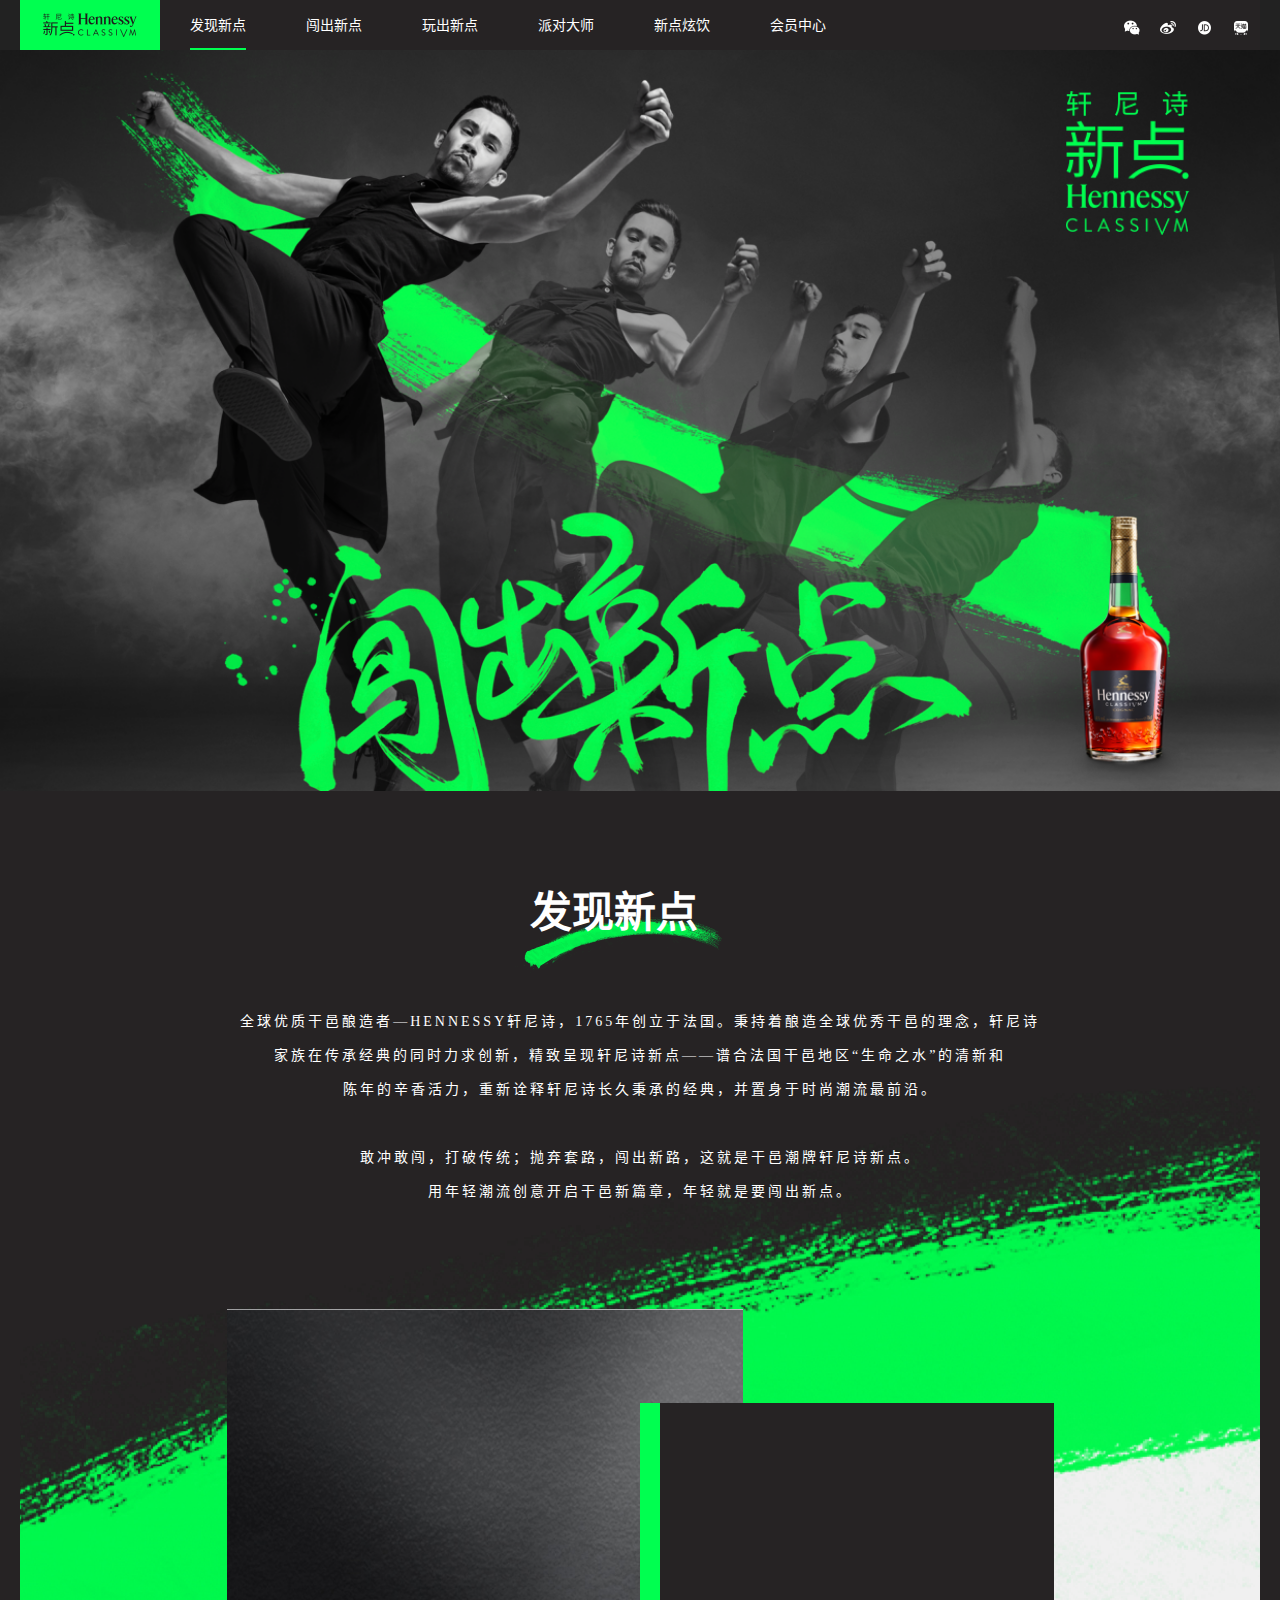
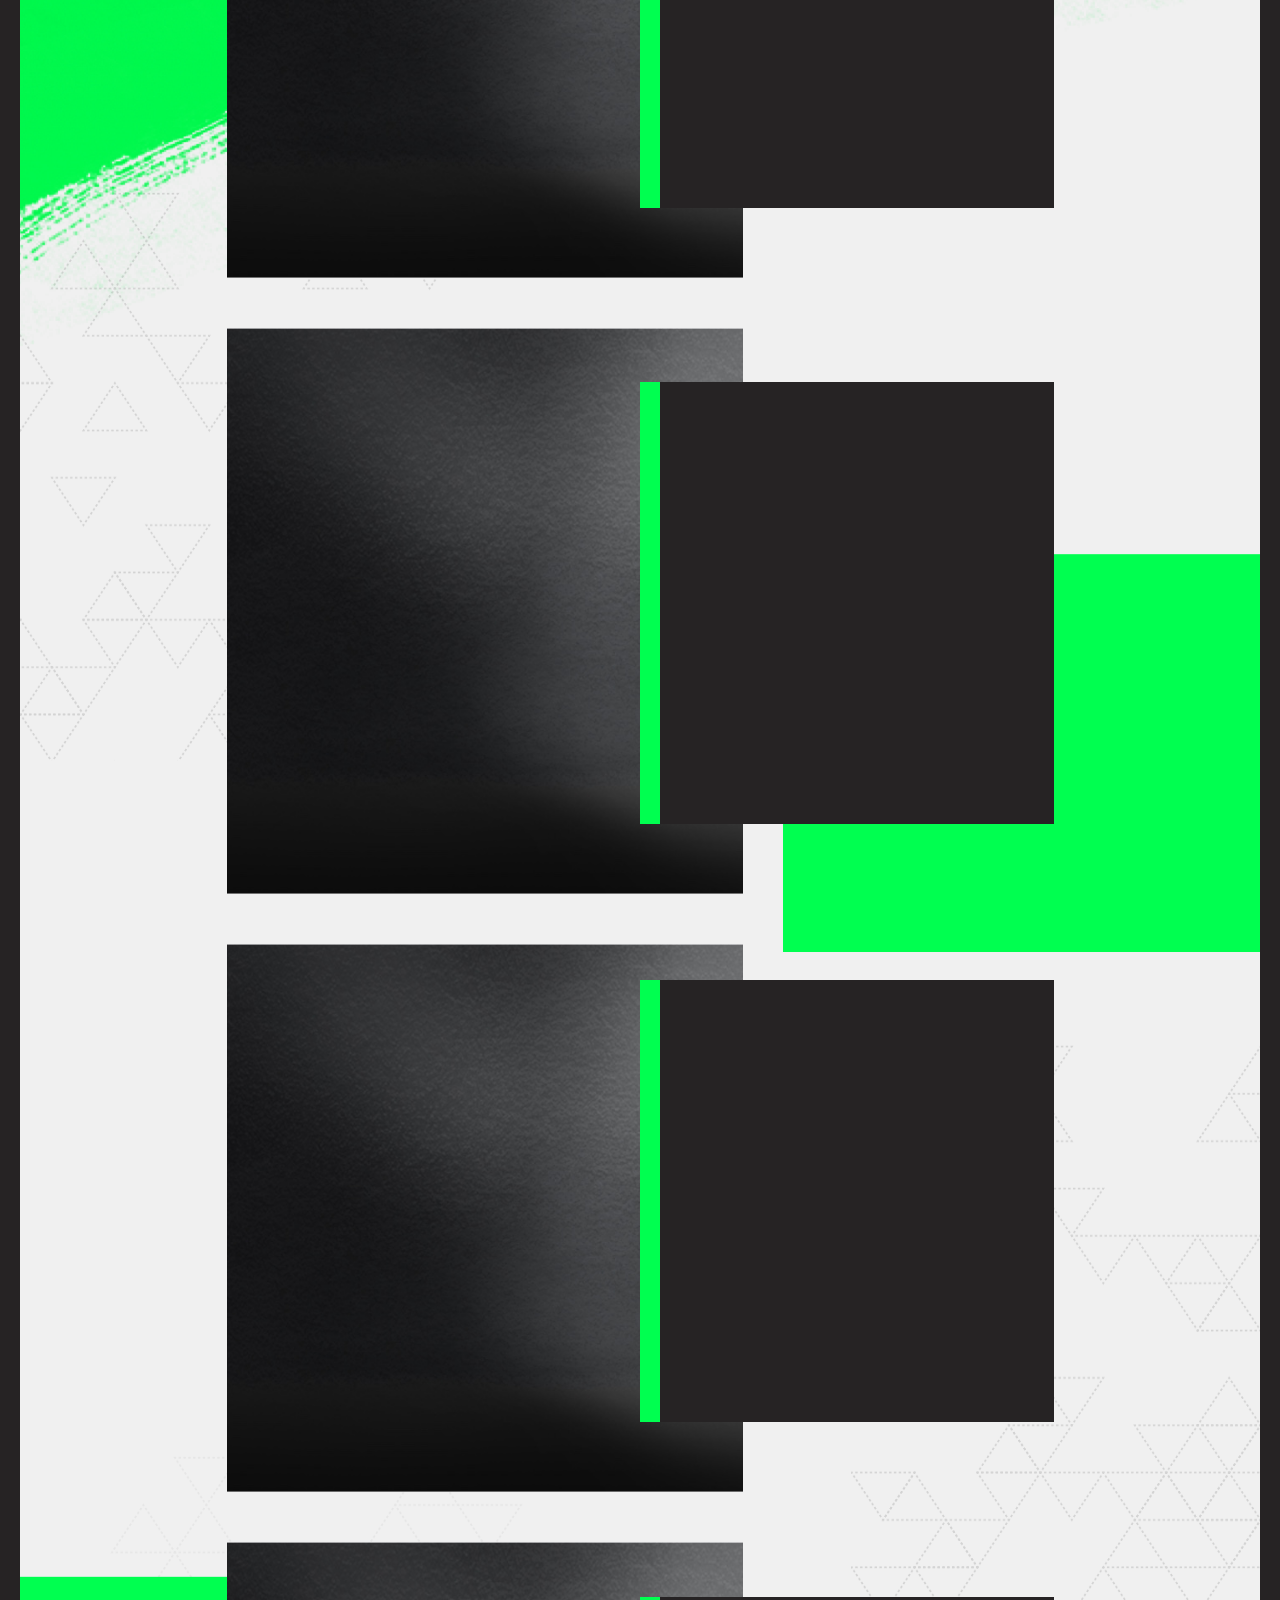
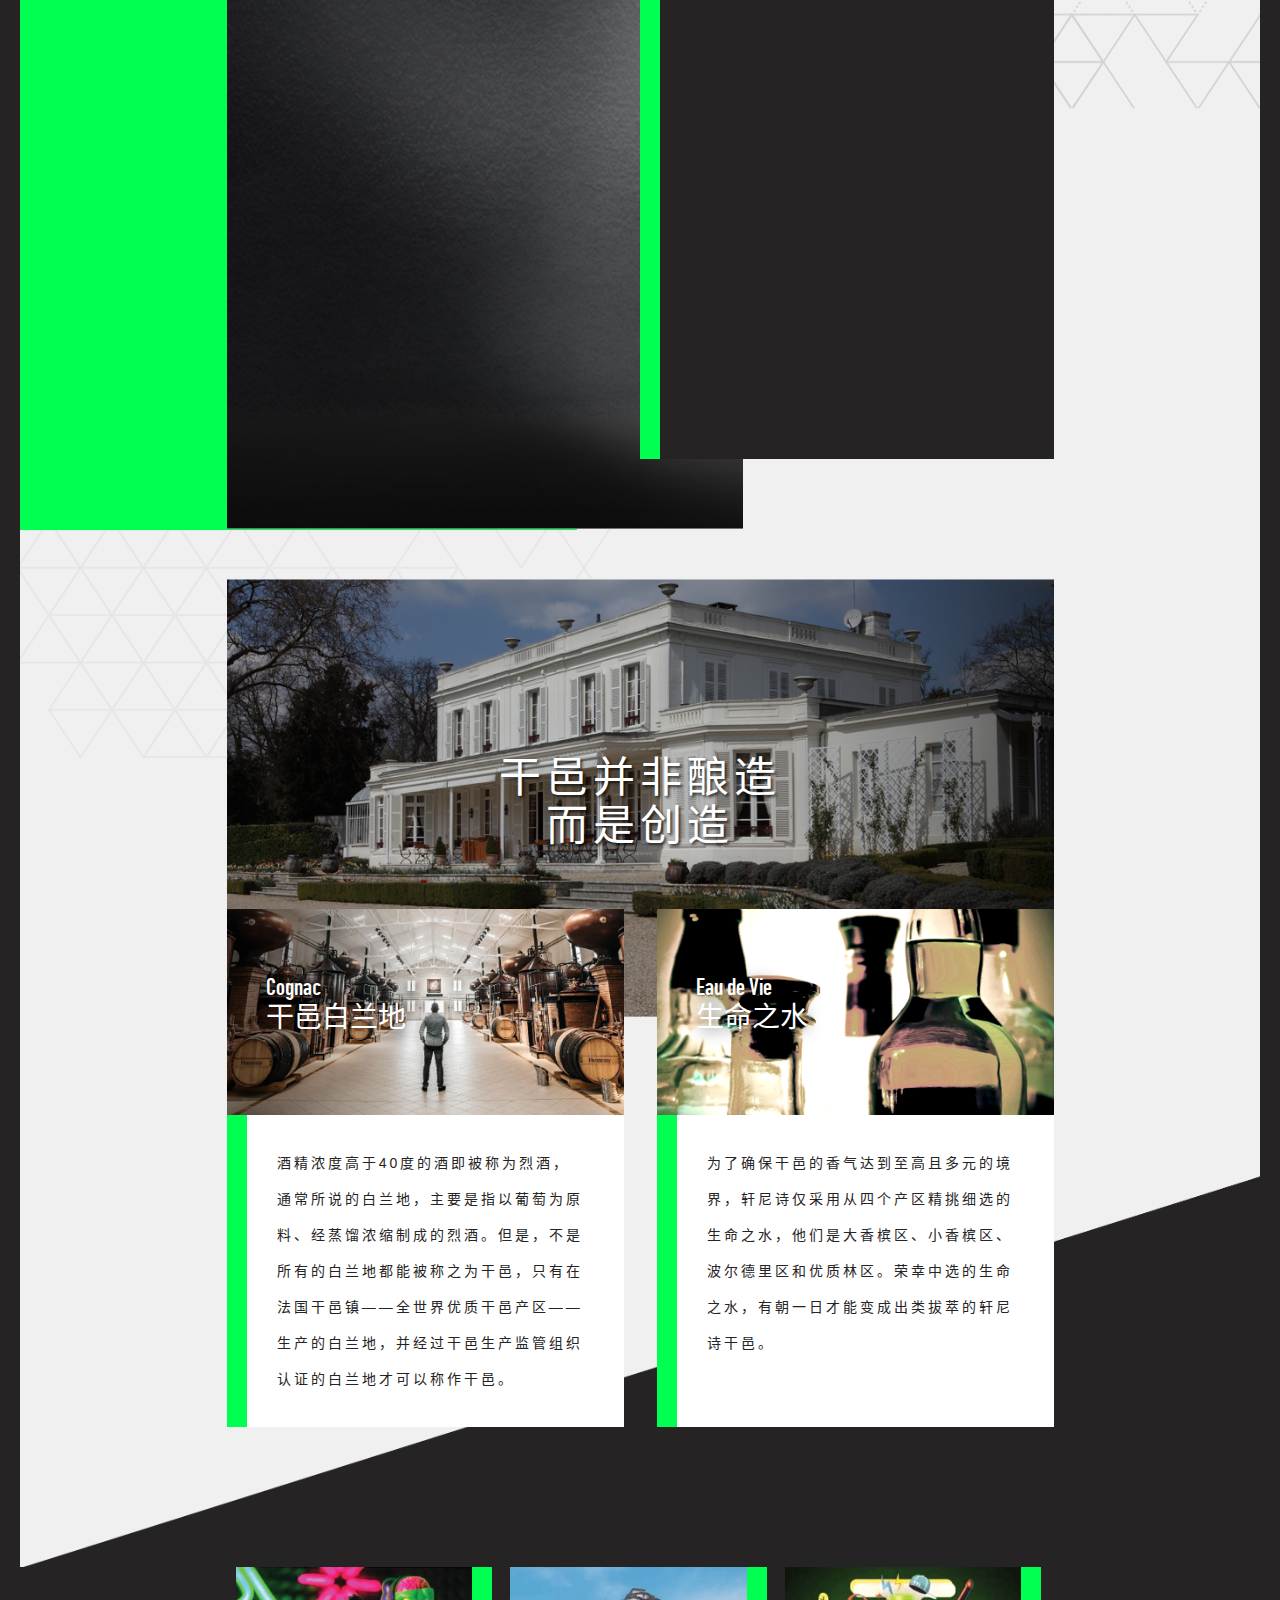
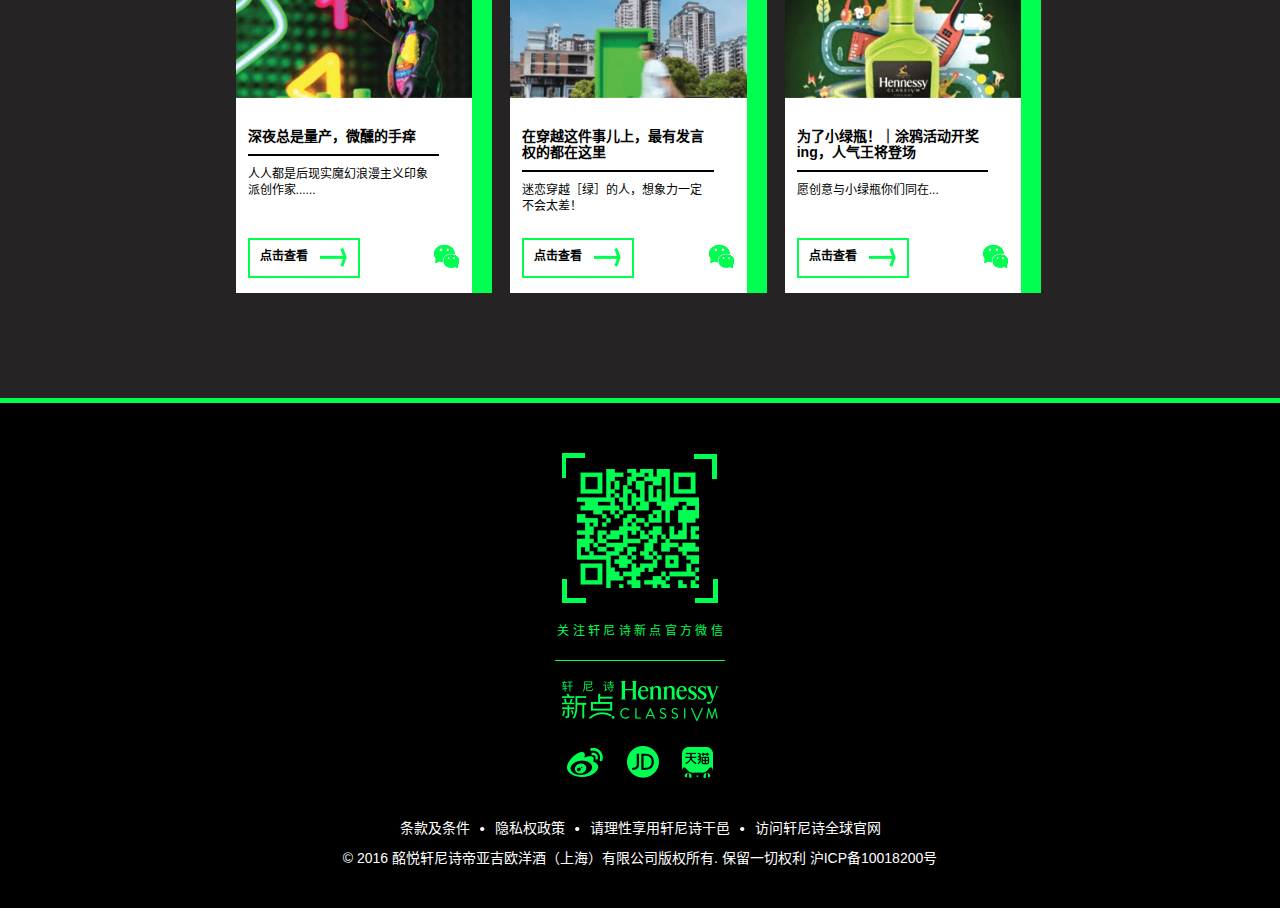
==== commit 7095bc70: "v1.0" ====
--- a/index.html
+++ b/index.html
@@ -56,7 +56,7 @@
 
 <!--brand kv start-->
 <div class="brandKv">
-	<div class="container" style="width:100%; max-width:1920px;">
+	<div class="container" style="width:100%;">
     	<div class="col-xs-12">
         	<div class="innerDiv">
             	<img src="images/brand/kv.png" width="100%" style="display:block;">
@@ -78,8 +78,8 @@
                     发现新点
                 </div>
                 <div class="topContext">
-                    <div class="innerDiv">全 球 优 质 干 邑 酿 造 者 — HENNESSY 轩 尼 诗，1 7 6 5 年 创 立 于 法 国。秉 持 着 酿 造 全 球 优 秀 干 邑 的 理 念，轩 尼 诗 <br class="pcShow">家 族 在 传 承 经 典 的 同 时 力 求 创 新，精 致 呈 现 轩 尼 诗 新 点 —— 谱 合 法 国 干 邑 地 区“生 命 之 水”的 清 新 和 <br class="pcShow">陈 年 的 辛 香 活 力，重 新 诠 释 轩 尼 诗 长 久 秉 承 的 经 典，并 置 身 于 时 尚 潮 流 最 前 沿。<br><br>
-                    敢 冲 敢 闯，打 破 传 统；抛 弃 套 路，闯 出 新 路，这 就 是 干 邑 潮 牌 轩 尼 诗 新 点。<br class="pcShow">用 年 轻 潮 流 创 意 开 启 干 邑 新 篇 章，年 轻 就 是 要 闯 出 新 点。
+                    <div class="innerDiv">全球优质干邑酿造者—HENNESSY轩尼诗，1765年创立于法国。秉持着酿造全球优秀干邑的理念，轩尼诗<br class="pcShow">家族在传承经典的同时力求创新，精致呈现轩尼诗新点——谱合法国干邑地区“生命之水”的清新和<br class="pcShow">陈年的辛香活力，重新诠释轩尼诗长久秉承的经典，并置身于时尚潮流最前沿。<br><br>
+                    敢冲敢闯，打破传统；抛弃套路，闯出新路，这就是干邑潮牌轩尼诗新点。<br class="pcShow">用年轻潮流创意开启干邑新篇章，年轻就是要闯出新点。
                     </div>
                 </div>
             </div>
@@ -160,10 +160,10 @@
                         <div class="brandContext">颜 色：深 赭 色<br>
                         嗅 感：富 有 活 力 的 辛 香，带 些 许 薄 荷 气 息<br>
                         口 感：胡 椒、鲜 捣 生 姜，带 着 淡 淡 薄 荷 味<br>
-                        饮 用：纯 饮、加 冰 块，或 混 合 作 为 长 饮 鸡 尾 酒 也 非 常 合 适<br>
+                        饮 用：纯 饮、加 冰 块，或 混 合 作 为 炫 饮 鸡 尾 酒 也 非 常 合 适<br>
                         建 议 搭 配：脉 动 (青 柠 口 味)、乌 龙 茶、雪 碧 等 各 种 软 饮</div>
                         <div class="brandBuyBtn">
-                            <a href="javascript:void(0);" class="brandBtn">点击查看</a>
+                            <a href="javascript:void(0);" class="brandBtn">我 要 调 酒</a>
                         </div>
 					</div>
                 </div>
@@ -173,10 +173,10 @@
                             <div class="brandEnTitle"></div>
                             了解新点
                         </div>
-                        <div class="brandContext">原 料：葡 萄、焦 糖 色<br>
+                        <div class="brandContext"><br>原 料：葡 萄、焦 糖 色<br>
                         酒 精 度：40% vol<br>
                         原 产 地：法 国<br>
-                        储 存 方 法：常 温 保 存，避 免 阳 光 直 射</div>
+                        储 存 方 法：常 温 保 存，避 免 阳 光 直 射<br><br></div>
 					</div>
                 </div>
                 <div class="clearfix"></div>
@@ -186,7 +186,7 @@
         <div class="brandLine brandInfo">
             <div class="innerDiv">
                 <div class="col-md-8 col-md-offset-2 col-sm-12">
-                    <div class="biTop">
+                    <div class="biTop anmBlock">
                         <div class="innerDiv">
                             <img src="images/brand/infoTop.png" width="100%">
                             <div class="bitTxt">干邑并非酿造<br>而是创造</div>
@@ -194,7 +194,7 @@
                     </div>
                 </div>
                 <div class="col-md-8 col-md-offset-2 col-sm-12 biBottom">
-                    <div class="bibLeft">
+                    <div class="bibLeft anmBlock2">
                         <div class="bibTop">
                             <div class="innerDiv">
                                 <img src="images/brand/info1.png" width="100%">
@@ -206,7 +206,7 @@
                         </div>
                     </div>
                     
-                    <div class="bibRight">
+                    <div class="bibRight anmBlock">
                         <div class="bibTop">
                             <div class="innerDiv">
                                 <img src="images/brand/info2.png" width="100%">
@@ -296,7 +296,7 @@
         <div class="footSns"><a href="javascript:void(0);" class="fsBtn"><img src="images/footIcon1.png"></a> <a
                 href="javascript:void(0);" class="fsBtn"><img src="images/footIcon2.png"></a> <a
                 href="javascript:void(0);" class="fsBtn"><img src="images/footIcon3.png"></a></div>
-        <div class="footLink"><a href="#">条款及条件</a><br class="mobileShow"><font class="pcShow">●</font><a href="#">隐私权政策</a><br class="mobileShow"><font class="pcShow">●</font><a href="#">请理性享用轩尼诗干邑</a><br class="mobileShow"><font class="pcShow">●</font><a href="#">访问轩尼诗全球官网</a>
+        <div class="footLink"><a href="#">条款及条件</a><br class="mobileShow"><font class="pcShow"><img src="images/footPoint.png"></font><a href="#">隐私权政策</a><br class="mobileShow"><font class="pcShow"><img src="images/footPoint.png"></font><a href="#">请理性享用轩尼诗干邑</a><br class="mobileShow"><font class="pcShow"><img src="images/footPoint.png"></font><a href="#">访问轩尼诗全球官网</a>
         </div>
         <div class="footIcp">&copy; 2016 酩悦轩尼诗帝亚吉欧洋酒（上海）<br class="mobileShow">有限公司版权所有. 保留一切权利 <br class="mobileShow"><br class="mobileShow">沪ICP备10018200号</div>
     </div>
@@ -315,6 +315,7 @@
 //单页加载完毕
 $(document).ready(function(){
 	brandPos();
+	brandScorll();
 	});
 //单页窗口大小改变
 $(window).resize(function(){
--- a/css/common.css
+++ b/css/common.css
@@ -49,7 +49,7 @@
 
 /*index kv*/
 .jumbotron{ background:url(../images/index/kvBg.png) center top no-repeat; background-size:auto 100%;}
-.kvEf{ background:url(../images/index/kvTxt.png) 0 0 no-repeat; width:326px; height:205px; left:20%; top:30%;}
+.kvEf{ background:url(../images/index/kvTxt.png) 0 0 no-repeat; width:326px; height:205px; left:50%; top:30%; margin-left:-352px;}
 .kvVideo{ font-size:22px; color:#FFF; left:150px; top:180px; width:230px;}
 .kvVideo img{ vertical-align:-12px; margin-left:10px;}
 .kvVideo:hover,.kvVideo:focus{ text-decoration:none; color:#FFF;}
@@ -73,10 +73,10 @@
 /*index main*/
 .indexBlock .container{ background:url(../images/index/indexBg.jpg) center top no-repeat; background-size:100% 100%; padding-bottom:130px; overflow:hidden;}
 .indexVideo{ padding:100px 0; color:#FFF;}
-.topTitle{ background:url(../images/subTitleBg.png) left bottom no-repeat; width:220px; padding:0 0 50px 15px; line-height:42px; color:#FFF; font-size:42px; line-height:44px; font-weight:bold; margin:0 auto; font-family:DIN,'Microsoft YaHei','SimHei';}
-.topEnTitle{ font-size:26px; color:#00ff50; line-height:26px; padding:0;}
-.subContext{ font-family:DIN,'Microsoft YaHei','SimHei';}
-.topContext{ padding:30px 0 0 0; text-align:center; color:#FFF; font-size:14px; line-height:34px; font-family:DIN,'Microsoft YaHei','SimHei';}
+.topTitle{ background:url(../images/subTitleBg.png) left bottom no-repeat; width:250px; padding:0 0 40px 15px; color:#FFF; font-size:42px; line-height:44px; font-weight:bold; margin:0 auto; font-family:DIN,'Microsoft YaHei','SimHei';}
+.topEnTitle{ font-size:26px; color:#00ff50; line-height:26px; padding:0; letter-spacing:2px; font-weight:normal;}
+.subContext{ font-family:DIN,'Microsoft YaHei','SimHei'; letter-spacing:3px;}
+.topContext{ padding:30px 0 0 0; text-align:center; color:#FFF; font-size:14px; line-height:34px; font-family:'Microsoft YaHei','SimHei'; letter-spacing:3px;}
 .qLeft{ left:20%; bottom:5px;}
 .qRight{ right:20%; bottom:5px;}
 
@@ -84,12 +84,12 @@
 .tvPlayBtn{ left:50%; top:50%; margin:-20px 0 0 -20px;}
 
 .indexLine1,.indexLine2{ position:relative;}
-.indexLine2{ margin-top:110px;}
+.indexLine2{ margin-top:110px; margin-bottom:70px;}
 .indexLine1left,.indexLine2left{ border-left:20px solid #00ff50; background:#262324; padding:140px 0 200px 0; margin-bottom:100px; transform:translate(0,100px);}
 .subContext{ width:100%; text-align:center; color:#FFF; font-size:14px; line-height:36px; padding-top:40px;}
 .indexLine1Right{ position:absolute; left:50%; top:100px/*60px*/;}
-.lineBlock1{ border:15px solid #FFF; width:230px; height:230px; position:absolute; left:10%; top:-5%;}
-.indexLine2Right{ position:absolute; left:50%; top:300px/*150px*/;}
+.lineBlock1{ border:15px solid #FFF; width:230px; height:230px; position:absolute; left:10%; top:0;}
+.indexLine2Right{ position:absolute; left:50%; top:220px/*150px*/;}
 .indexLine2Right img{ position:absolute; left:0; top:0;}
 .lineBlock2{ border:15px solid #00ff50; background:#F0F0F0; width:230px; height:230px; position:absolute; right:20%; top:-40px;}
 .needShowa{ transition:all 1s 0s linear; -webkit-transition:all 1s 0s linear; -moz-transition:all 1s 0s linear;}
@@ -101,12 +101,12 @@
 .indexLine2BottomMore img{ margin-left:10px; vertical-align:-5px;}
 .vCover{ background:rgba(0,255,80,0.8); position:absolute; left:0; top:0; width:100%; height:100%; opacity:0;}
 .vCover img{ position:absolute; left:50%; top:50%; margin:-20px 0 0 -20px;}
-.cBgImg{ position:absolute; left:0; top:0; transform-origin:50% 50% 0; -moz-transform-origin:50% 50% 0; -webkit-transform-origin:50% 50% 0; -ms-transform-origin:50% 50% 0; transition:all 0.5s 0s ease-out; -webkit-transition:all 0.5s 0s ease-out; -moz-transition:all 0.5s 0s ease-out; -ms-transition:all 0.5s 0s ease-out; transform:scale(1); -moz-transform:scale(1); -ms-transform:scale(1); -webkit-transform:scale(1);}
+.cBgImg{ position:absolute; left:0; top:0; transform-origin:50% 50% 0; -moz-transform-origin:50% 50% 0; -webkit-transform-origin:50% 50% 0; -ms-transform-origin:50% 50% 0; transition:all 0.5s 0s ease-out; -webkit-transition:all 0.5s 0s ease-out; -moz-transition:all 0.5s 0s ease-out; -ms-transition:all 0.5s 0s ease-out; transform:scale(1.01); -moz-transform:scale(1.01); -ms-transform:scale(1.01); -webkit-transform:scale(1.01);}
 .lGallery:hover .cBgImg{ transform:scale(1.2); -moz-transform:scale(1.2); -ms-transform:scale(1.2); -webkit-transform:scale(1.2);}
 .indexLineBottom .innerDiv{ overflow:hidden;}
 
 /*footer*/
-.foot1{ background:#262324; padding-top:40px; padding-bottom:85px; border-bottom:5px solid #00ff50;}
+.foot1{ background:#262324; padding-top:0px; padding-bottom:85px; border-bottom:5px solid #00ff50;}
 .footTop{ overflow:hidden;}
 .footContent{ border-right:20px solid #00ff50; margin:0 1.1% 20px 1.1%; width:31%;}
 .footContent a:hover,.footContent a:focus{ color:inherit; text-decoration:none;}
@@ -174,45 +174,47 @@
 /*brand*/
 .bkLogo{ top:5.5710306406685%; right:7.0422535211268%; width:9.6774193548387%;}
 .bkBottle{ bottom:0; right:6.6901408450704%; width:10.4838709677419%;}
-.brandBlock .container{ background:url(../images/brand/bg.png) center top no-repeat; background-size:100% 100%; padding-bottom:130px; overflow:hidden;}
-.brandLine{ padding-bottom:100px;}
+.brandBlock .container{ background:url(../images/brand/bg.png) center top no-repeat; background-size:100% 100%; padding-bottom:0px; overflow:hidden;}
+.brandLine{ padding-bottom:50px;}
 .brandLineLeft{ background:url(../images/brand/infoBg.jpg) top center no-repeat #262324; background-size:100% 100%;}
-.brandLineRight{ position:absolute; left:50%; top:-50px; background:#262324; border-left:20px solid #00ff50; padding:90px 0;}
-.brandTitle{ background:url(../images/subTitleBg.png) left bottom no-repeat; width:280px; padding:0 0 50px 15px; color:#FFF; font-size:32px; font-weight:bold; margin:0 auto; font-family:DIN,'Microsoft YaHei','SimHei';}
-.brandTitleEnTitle{ font-size:26px; color:#00ff50; line-height:26px; padding:0;}
-.brandContext{ width:290px; margin:0 auto; color:#FFF; font-size:14px; line-height:36px; padding:40px 0 0 15px;}
-.brandBuyLink{ width:290px; padding:40px 0 0 15px; margin:0 auto; color:#00ff50; font-size:14px;}
+.brandLineRight{ position:absolute; left:50%; bottom:70px; background:#262324; border-left:20px solid #00ff50; padding:70px 0;}
+.brandTitle{ background:url(../images/subTitleBg.png) left bottom no-repeat; width:280px; padding:0 0 40px 15px; color:#FFF; font-size:32px; font-weight:bold; margin:0 auto; font-family:DIN,'Microsoft YaHei','SimHei';}
+.brandTitleEnTitle{ font-size:26px; color:#00ff50; line-height:26px; padding:0; letter-spacing:2px; font-weight:normal;}
+.brandContext{ width:290px; margin:0 auto; color:#FFF; font-size:14px; line-height:36px; padding:20px 0 0 15px;}
+.brandBuyLink{ width:290px; padding:20px 0 0 15px; margin:0 auto; color:#00ff50; font-size:14px;}
 .brandBuyLink a{ color:#00ff50; margin-left:20px;}
 .brandBuyLink a:first-child{ margin-left:35px;}
 .brandBuyLink a img{ vertical-align:-10px;}
 .brandLineLeftContent{width:100%;}
-.brandLineLeftContent .brandTitle{ width:55%; padding-top:90px; margin:0; margin-left:5%;}
-.brandLineLeftContent .brandContext{ width:55%; margin:0; margin-left:5%;}
-.brandLineLeftContent .brandBuyBtn{ width:55%; padding:40px 0 90px 15px; margin:0; margin-left:5%;}
-.brandBtn{ display:inline-block; padding:8px 50px 10px 10px; color:#FFF; border:2px solid #00ff50; font-weight:bold; background:url(../images/footBtnArrow.png) 70px 8px no-repeat;}
-.bitTxt{ font-size:42px; line-height:48px; color:#FFF; text-align:center; position:absolute; left:0; top:45%; width:100%; text-shadow:2px 2px 3px rgba(0,0,0,0.73); letter-spacing:5px;}
+.brandLineLeftContent .brandTitle{ width:55%; padding-top:70px; margin:0; margin-left:10%;}
+.brandLineLeftContent .brandContext{ width:65%; margin:0; margin-left:10%;}
+.brandLineLeftContent .brandBuyBtn{ width:55%; padding:40px 0 80px 15px; margin:0; margin-left:10%;}
+.brandBtn{ display:inline-block; padding:8px 50px 10px 10px; color:#FFF; border:2px solid #00ff50; font-weight:bold; background:url(../images/footBtnArrow.png) 75px 8px no-repeat;}
+.brandBtn:hover,.brandBtn:focus{ color:#FFF;}
+.bitTxt{ font-size:42px; line-height:48px; color:#FFF; text-align:center; position:absolute; left:0; top:40%; width:100%; text-shadow:2px 2px 3px rgba(0,0,0,0.73); letter-spacing:5px;}
 .biTop{ padding-bottom:500px;}
 .biBottom{ position:absolute; left:0; top:0;}
-.bibLeft{ width:48%; float:left; margin-top:45%;}
-.bibRight{ width:48%; float:right; margin-top:50%;}
+.bibLeft{ width:48%; float:left; margin-top:40%;}
+.bibRight{ width:48%; float:right; margin-top:40%;}
 .bibTxt{ font-size:28px; line-height:110%; color:#FFF; position:absolute; left:10%; top:30%; text-shadow: 2px 2px 15px rgba(0,0,0,0.77);}
 .bibTxt span{ font-size:24px; font-family:DIN,'Microsoft YaHei','SimHei';}
 .bibBottom{ border-left:20px solid #00ff50; background:#FFF; font-size:14px; color:#262324; letter-spacing:3px; line-height:36px; padding:30px 40px 30px 30px;}
 
 /*event*/
-.eventBlock .container{ background:url(../images/index/indexBg.jpg) center top no-repeat; background-size:100% 100%; padding-bottom:150px; overflow:hidden;}
-.eventTitle{ background:url(../images/subTitleBg.png) left bottom no-repeat; width:350px; padding:0 0 50px 15px; color:#FFF; font-size:42px; line-height:46px; font-weight:bold; margin:0 auto; font-family:DIN,'Microsoft YaHei','SimHei';}
-.eventTitleEnTitle{ font-size:26px; color:#00ff50; line-height:26px; padding:0;}
+.eventBlock .container{ background:url(../images/index/indexBg.jpg) center top no-repeat; background-size:100% 100%; padding-bottom:250px; overflow:hidden;}
+.eventTitle{ background:url(../images/subTitleBg.png) left bottom no-repeat; width:350px; padding:0 0 40px 15px; color:#FFF; font-size:42px; line-height:46px; font-weight:bold; margin:0 auto; font-family:DIN,'Microsoft YaHei','SimHei';}
+.eventTitleEnTitle{ font-size:26px; color:#00ff50; line-height:26px; padding:0; letter-spacing:2px; font-weight:normal;}
 .eventLine1,.eventLine2{ position:relative;}
 .eventLine2{ margin-top:200px;}
 .eventLine1left,.eventLine2left{ border-left:20px solid #00ff50; background:#262324; padding:140px 0 200px 0; margin-bottom:100px; transform:translate(0,100px);}
-.eventLine1Right{ position:absolute; left:50%; top:340px/*200px*/;}
+.eventLine1Right{ position:absolute; left:50%; top:260px/*200px*/;}
 .eventLine1Right img{ position:absolute; left:0; top:0;}
-.eventLine2Right{ position:absolute; left:50%; top:400px/*250px*/;}
-.eventLine1Bottom,.eventLine2Bottom{ position:absolute; left:0; top:600px; width:100%;}
+.eventLine2Right{ position:absolute; left:50%; top:320px/*250px*/;}
+.eventLine1Bottom,.eventLine2Bottom{ position:absolute; left:0; top:520px; width:100%;}
 .eventLine2BottomMore{ font-size:16px; color:#FFF; height:30px; line-height:30px; position:absolute; left:0; top:50%; margin-top:-15px; width:100%; text-align:center;}
 .eventLine2BottomMore img{ margin-left:10px; vertical-align:-5px;}
 .eventLineBottom .innerDiv{ overflow:hidden;}
+.eventSubTitle{ width:350px;}
 
 /*crm*/
 .crmLogoLine{ position:absolute; left:0; top:29%; text-align:center; width:100%;}
@@ -223,11 +225,11 @@
 /*party*/
 .partyKvLine{ text-align:center; padding-top:50px; width:750px; position:absolute; left:50%; margin-left:-375px; top:20%;}
 .bx-wrapper img.qc{ margin-right:20px; float:left; width:auto;}
-.partyKvTxt{ padding:25px 0 0 0; font-size:14px; color:#FFF; letter-spacing:3px; line-height:36px; text-align:left;}
+.partyKvTxt{ padding:25px 0 0 0; font-size:14px; color:#FFF; letter-spacing:3px; line-height:36px; text-align:left; font-family:DIN,'Microsoft YaHei','SimHei';}
 
 /*drink*/
-.drinkTitle{ background:url(../images/subTitleBg.png) left bottom no-repeat; position:absolute; top:40%; left:50%; margin-left:-175px; width:350px; padding:0 0 50px 15px; color:#FFF; font-size:42px; line-height:46px; font-weight:bold; font-family:DIN,'Microsoft YaHei','SimHei';}
-.drinkEnTitle{ font-size:26px; color:#00ff50; line-height:26px; padding:0;}
+.drinkTitle{ background:url(../images/subTitleBg.png) left bottom no-repeat; position:absolute; top:40%; left:50%; margin-left:-100px; width:350px; padding:0 0 40px 15px; color:#FFF; font-size:42px; line-height:46px; font-weight:bold; font-family:DIN,'Microsoft YaHei','SimHei';}
+.drinkEnTitle{ font-size:26px; color:#00ff50; line-height:26px; padding:0; letter-spacing:2px; font-weight:normal;}
 .drinkNavOuter{ position:relative; width:100%; height:370px;}
 .drinkNav{ position:absolute; left:0; top:-70px; width:100%;}
 .dnOuter{ background:#262324; border-top:20px solid #00ff50; padding:40px 0;}
@@ -238,27 +240,30 @@
 .dnColHaveBorder{ border-left:1px solid #00ff50; border-right:1px solid #00ff50;}
 
 .drinkBlock .container.hasBg{ background:url(../images/drink/bg.jpg) center top no-repeat; background-size:100% 100%;}
-.drinkLine{ padding-bottom:100px;}
+.drinkLine{ padding-bottom:80px; position:relative;}
 .drinkLineLeft{ background:#262324; padding-bottom:70px;}
-.drinkLineRight{ position:absolute; left:50%; top:100px; background:#262324; border-left:20px solid #00ff50; padding:0;}
-.drinkSubTitle{ background:url(../images/subTitleBg.png) left bottom no-repeat; width:280px; padding:0 0 50px 15px; color:#FFF; font-size:32px; font-weight:bold; margin:0 auto; font-family:DIN,'Microsoft YaHei','SimHei';}
-.drinkSubEnTitle{ font-size:26px; color:#00ff50; line-height:26px; padding:0;}
-.drinkContext{ width:290px; margin:0 auto; color:#FFF; font-size:14px; line-height:36px; padding:40px 0 0 15px;}
-.drinkLineLeftContent .drinkSubTitle{ width:75%; padding-top:70px; margin:0; margin-left:10%;}
-.drinkLineLeftContent .drinkContext{ width:75%; margin:0; margin-left:10%;}
+.drinkLineRight{ position:absolute; right:0; bottom:0; background:#262324; border-left:20px solid #00ff50; padding:0;}
+.drinkSubTitle{ background:url(../images/subTitleBg.png) left bottom no-repeat; width:280px; padding:0 0 40px 15px; color:#FFF; font-size:32px; font-weight:bold; margin:0 auto; font-family:DIN,'Microsoft YaHei','SimHei';}
+.drinkSubEnTitle{ font-size:26px; color:#00ff50; line-height:26px; padding:0; letter-spacing:2px; font-weight:normal;}
+.drinkContext{ width:290px; margin:0 auto; color:#FFF; font-size:14px; line-height:36px; padding:40px 0 0 10px;}
+.drinkLineLeftContent .drinkSubTitle{ width:75%; padding-top:90px; margin:0; margin-left:15%;}
+.drinkLineLeftContent .drinkContext{ width:75%; margin:0; margin-left:15%;}
 .greenFont{ color:#00ff50;}
+.drinkIcon{ margin-right:10px;}
+.brandLineRightContent img.coverImg{ position:absolute; left:0; top:0; z-index:100;}
+.drinkBorder1{ border:15px solid #00ff50; width:225px; height:225px; top:-100px; right:-60px; z-index:50;}
+.drinkBorder2{ border:15px solid #00ff50; width:225px; height:225px; bottom:-100px; right:-60px; z-index:50;}
 
 /*970*/
 @media (max-width: 992px) {
-	.kvEf{ top:30%;}
 	
 	.qLeft{ left:15%; width:40px;}
 	.qRight{ right:15%; width:40px;}
 	
 	.lineBlock1{left:5%;}
-	.brandLineLeftContent .brandTitle{ width:280px; margin:0 auto;}
-	.brandLineLeftContent .brandContext{ width:280px; margin:0 auto;}
-	.brandLineLeftContent .brandBuyBtn{ width:280px; margin:0 auto;}
+	.brandLineLeftContent .brandTitle{ width:60%; margin:0 auto;}
+	.brandLineLeftContent .brandContext{ width:60%; margin:0 auto;}
+	.brandLineLeftContent .brandBuyBtn{ width:60%; margin:0 auto;}
 	
 	.partyKvLine{ top:15%;}
 	
@@ -268,7 +273,7 @@
 
 /*767*/
 @media (max-width: 767px) {
-	.indexBlock .container{ background-image:url(../images/index/indexBg_m.jpg);}
+	.indexBlock .container{ background-image:url(../images/index/indexBg_m.jpg); padding-bottom:50px;}
 	.kvVideo{ left:45px; top:200px;}
 	
 	.snsLine{ display:block;}
@@ -278,9 +283,10 @@
 	
 	.kvEf{ left:50%; top:27%; margin-left:-180px;}
 	
-	.qLeft{ left:10%; bottom:60px;}
-	.qRight{ right:10%;}
-	
+	.qLeft{ width:30px; left:8%; bottom:60px;}
+	.qRight{ width:30px; right:8%;}
+	
+	.indexLine2{ margin-top:50px; margin-bottom:50px;}
 	.indexLine1left,.indexLine2left{ padding:100px 0 100px 0; border-left-width:15px; margin-bottom:0;}
 	.indexLine1Right{ position:static; left:auto; top:auto;}
 	.indexLine2Right img{ position:static; left:auto; top:auto;}
@@ -288,7 +294,13 @@
 	.indexLine1Bottom{ position:static; left:auto; bottom:auto;}
 	.indexLine2Bottom{ position:static; left:auto; bottom:auto;}
 	
-	.brandLineRight{ position:static;}
+	.topTitle{ width:140px; padding:0 0 20px 15px; font-size:24px; line-height:24px; background-size:110px auto;}
+	.topEnTitle{ font-size:20px; line-height:20px;}
+	
+	.brandTitle{width:200px; padding:0 0 20px 15px; font-size:24px; line-height:24px; background-size:110px auto;}
+	.brandTitleEnTitle{ font-size:20px; line-height:20px;}
+	
+	.brandLineRight{ position:static; padding:90px 0;}
 	.brandLine{ padding-bottom:0;}
 	.brandInfo{ padding-top:80px;}
 	.biBottom{ position:static;}
@@ -297,15 +309,23 @@
 	.biTop{ padding-bottom:0;}
 	.topContext{ padding-left:30px; padding-right:30px;}
 	.brandBlock .container{ background-image:url(../images/brand/bg_m.jpg);}
-	
-	.eventBlock .container{ background-image:url(../images/event/eventBg_m.jpg);}
+	.brandContext{ padding:40px 0 0 15px;}
+	.brandBuyLink{ padding:40px 0 0 15px;}
+	
+	.eventBlock .container{ background-image:url(../images/event/eventBg_m.jpg); padding-bottom:50px;}
 	.eventLine1left,.eventLine2left{ padding:100px 0 100px 0; border-left-width:15px; margin-bottom:0;}
-	.eventLine1Right{ position:static; left:auto; top:auto;}
-	.eventLine2Right img{ position:static; left:auto; top:auto;}
-	.eventLine2Right{ position:static; left:auto; top:auto;}
-	.eventLine1Bottom{ position:static; left:auto; bottom:auto;}
-	.eventLine2Bottom{ position:static; left:auto; bottom:auto;}
+	.eventLine1Right{ position:static; left:auto; top:auto; bottom:auto;}
+	.eventLine2Right img{ position:static; left:auto; top:auto; bottom:auto;}
+	.eventLine2Right{ position:static; left:auto; top:auto; bottom:auto;}
+	.eventLine1Bottom{ position:static; left:auto; top:auto; bottom:auto;}
+	.eventLine2Bottom{ position:static; left:auto; top:auto; bottom:auto;}
+	.eventLine1Right img{ position:static; left:auto; top:auto; bottom:auto;}
 	.bx-wrapper .bx-pager,.bx-wrapper .bx-controls-auto {bottom:-30px;}
+	.eventLine2{ margin-top:50px;}
+	.eventTitle{ width:200px; padding:0 0 20px 15px; font-size:24px; line-height:24px; background-size:110px auto;}
+	.eventTitleEnTitle{ font-size:20px; line-height:20px;}
+	.eventSubTitle{ width:200px;}
+	
 	
 	.crmKv .container{ height:auto; background:#262324;}
 	.crmKvLine{padding-top:50px; width:100%; position:static; left:auto; top:auto; margin-left:0;}
@@ -316,6 +336,13 @@
 	.partyKvLine img.qc{ margin-right:0; float:none;}
 	.partyKvTxt{ padding:40px 20px 50px 20px; text-align:center;}
 	
+	
+	.drinkTitle{ margin-left:-50px; width:120px; padding:0 0 20px 15px; font-size:24px; line-height:24px; background-size:110px auto; top:35%;}
+	.drinkEnTitle{ font-size:20px; line-height:20px;}
+	
+	.drinkSubTitle{ width:280px; padding:0 0 20px 15px; font-size:24px; line-height:24px;  background-size:110px auto;}
+	.drinkSubEnTitle{ font-size:20px; line-height:20px;}
+
 	.drinkNavOuter{ height:auto;}
 	.drinkNav{ position:static;}
 	.dnOuter{ border:none; padding:0;}
@@ -325,6 +352,7 @@
 	.dnCol ul{ overflow:hidden;}
 	.drinkIcon3{ transform-origin:50% 50% 0; -moz-transform-origin:50% 50% 0; -ms-transform-origin:50% 50% 0; -webkit-transform-origin:50% 50% 0;}
 	.drinkLineRight{ position:static;}
+	.drinkLine{ padding-bottom:30px;}
 	
 	.footContent{ margin:0; width:33.333333%;}
 	.fcBottom{ padding:30px 5% 30px 5%;}
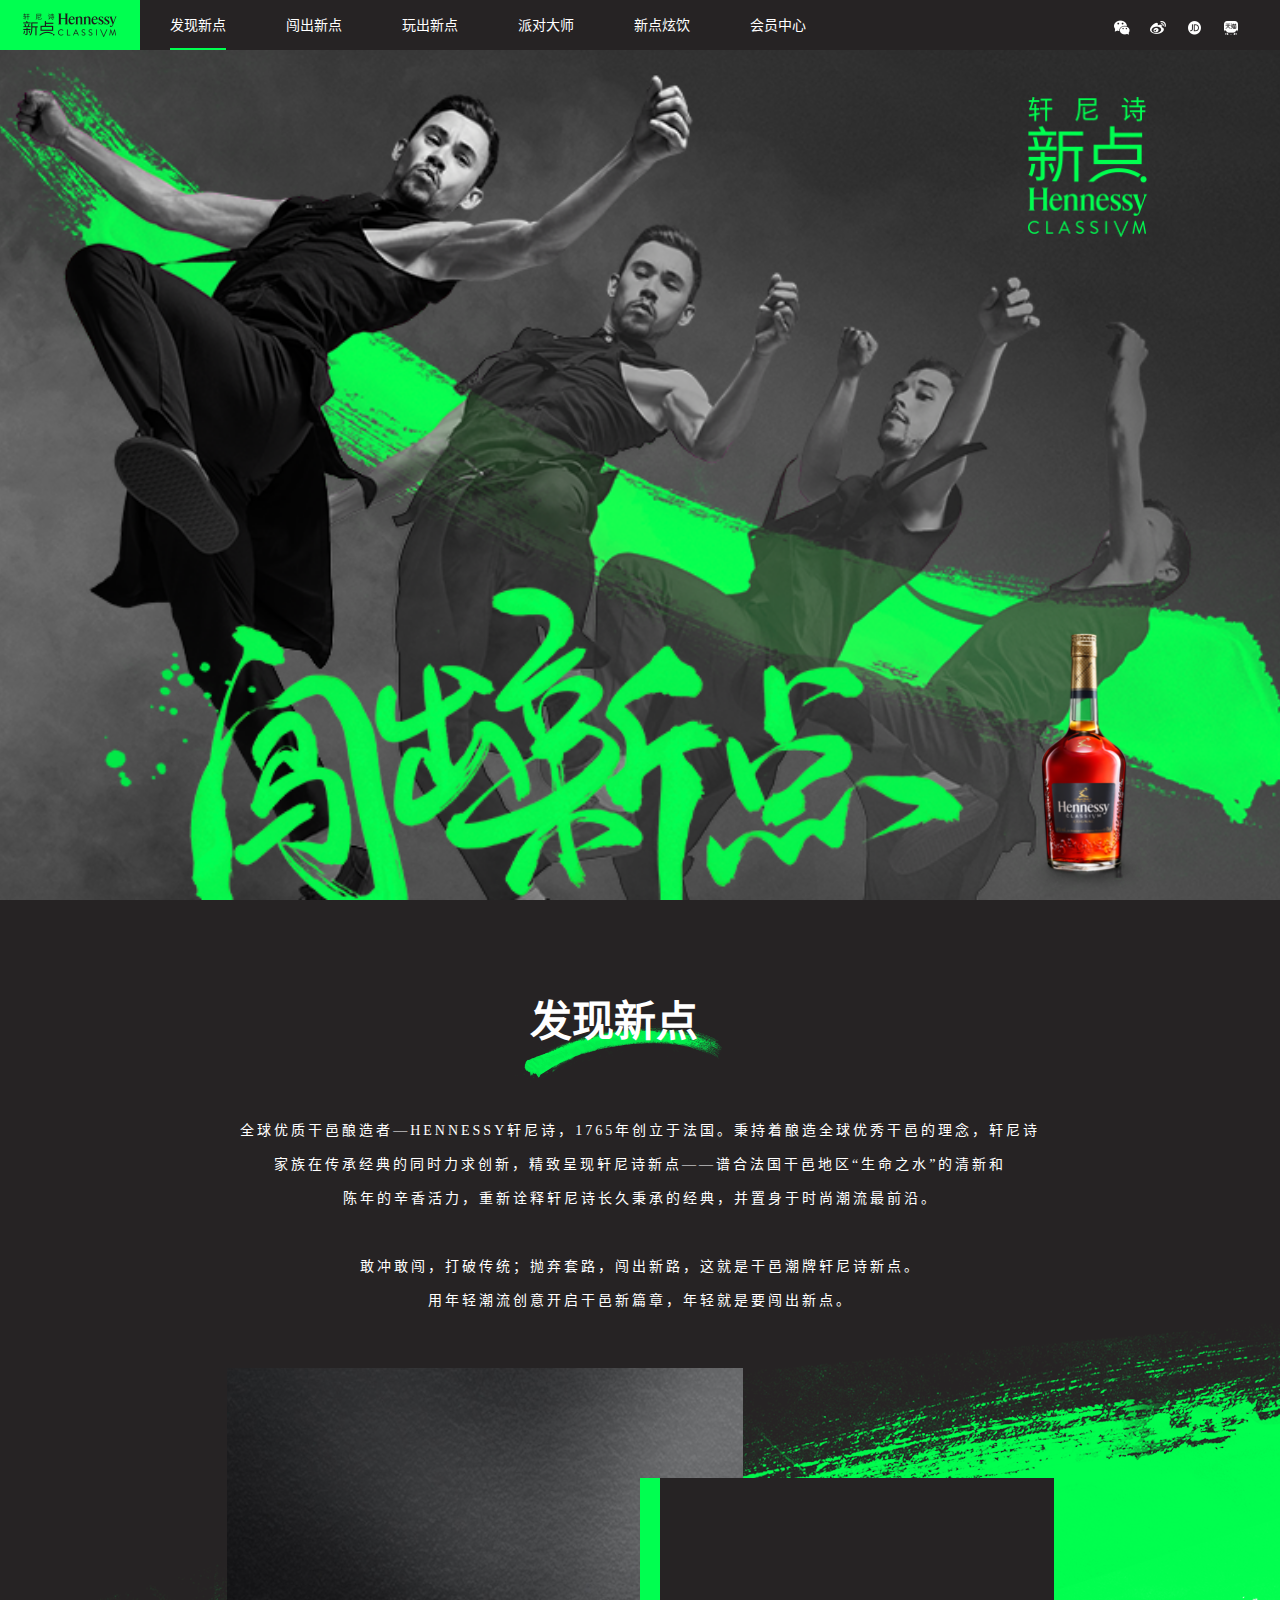
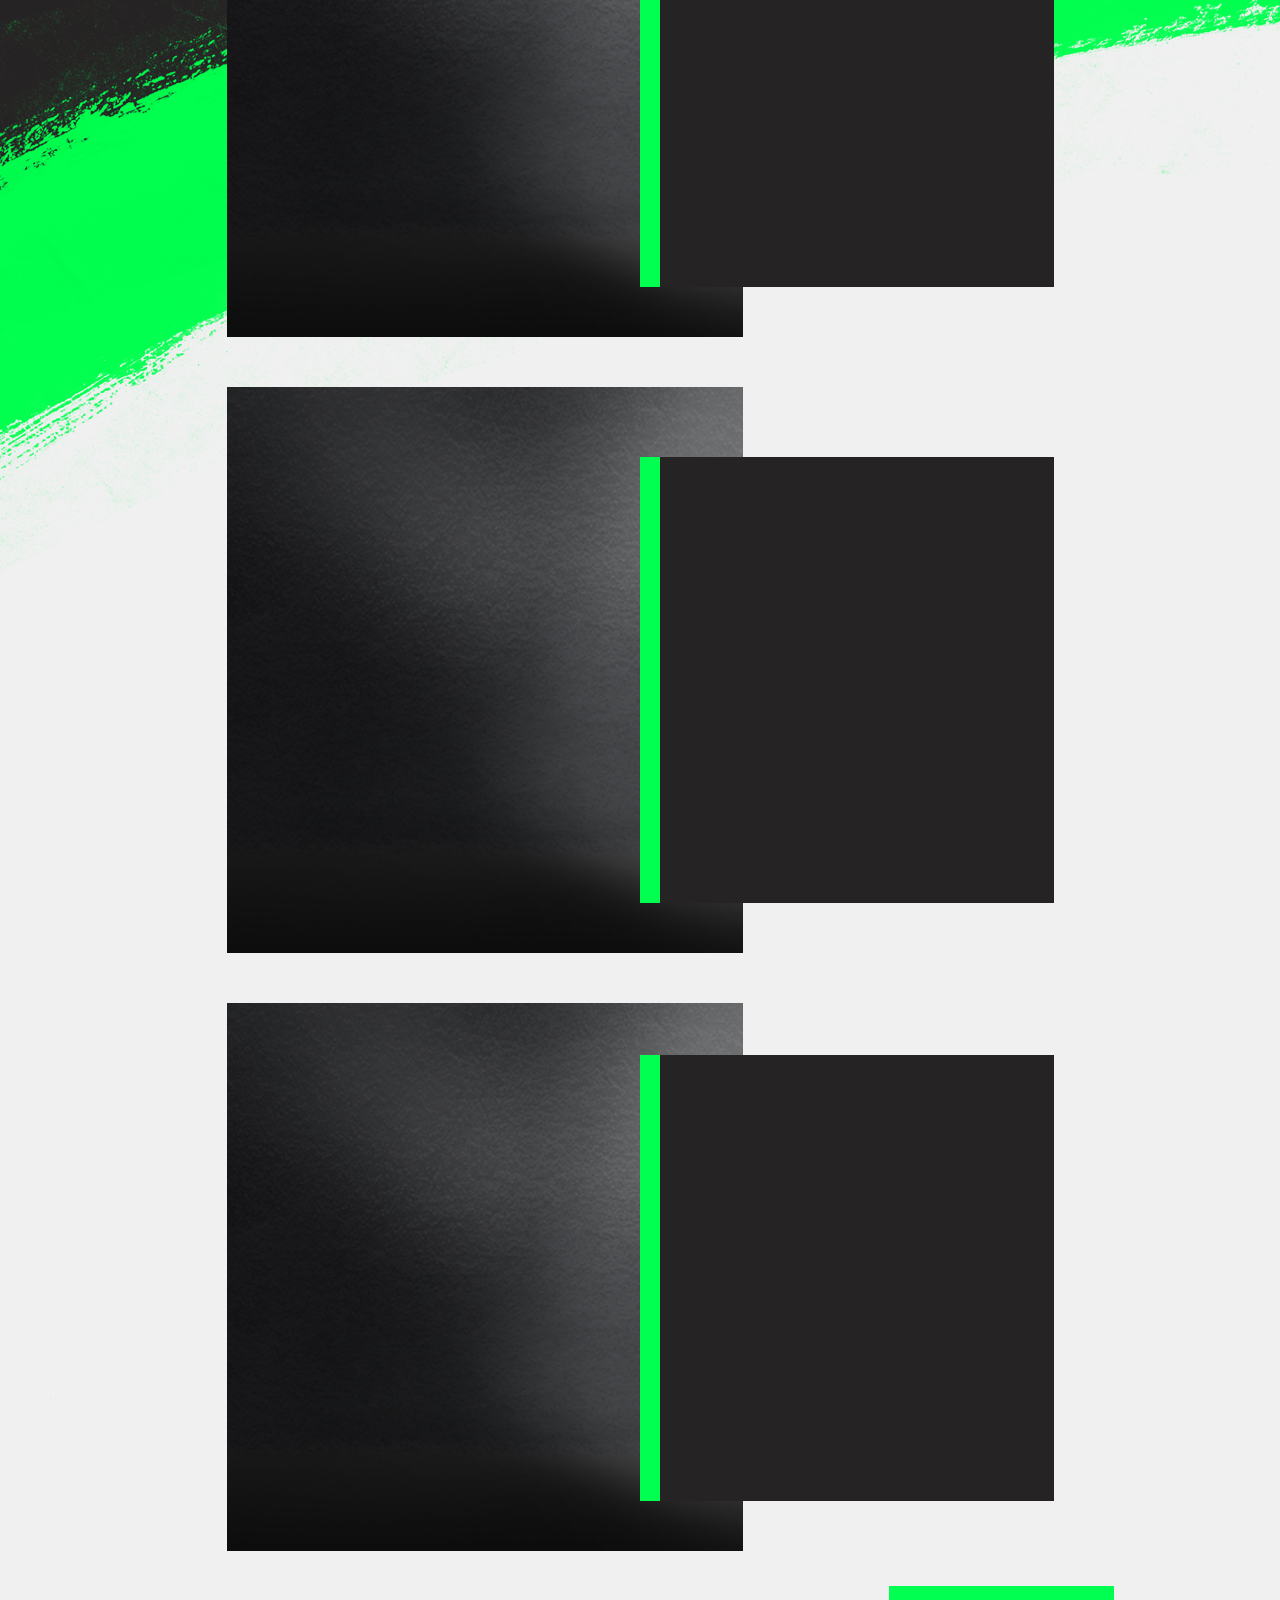
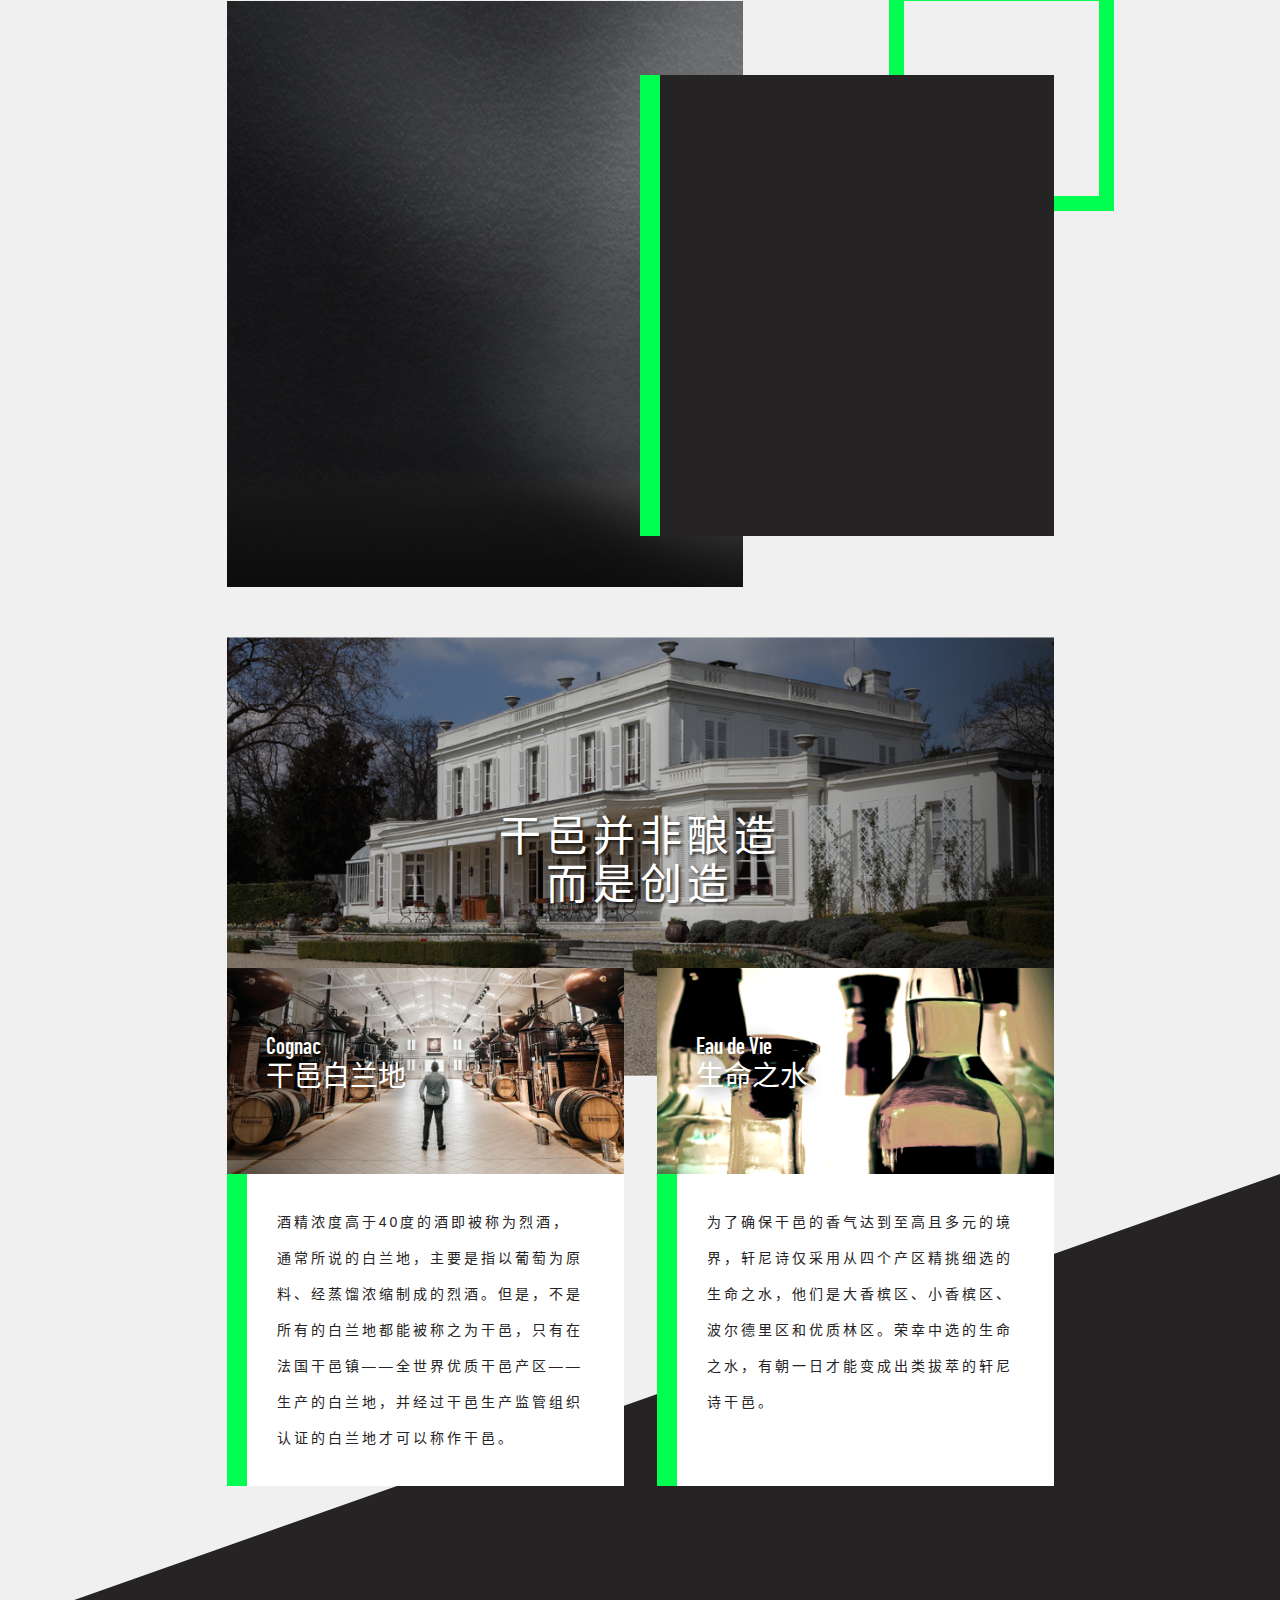
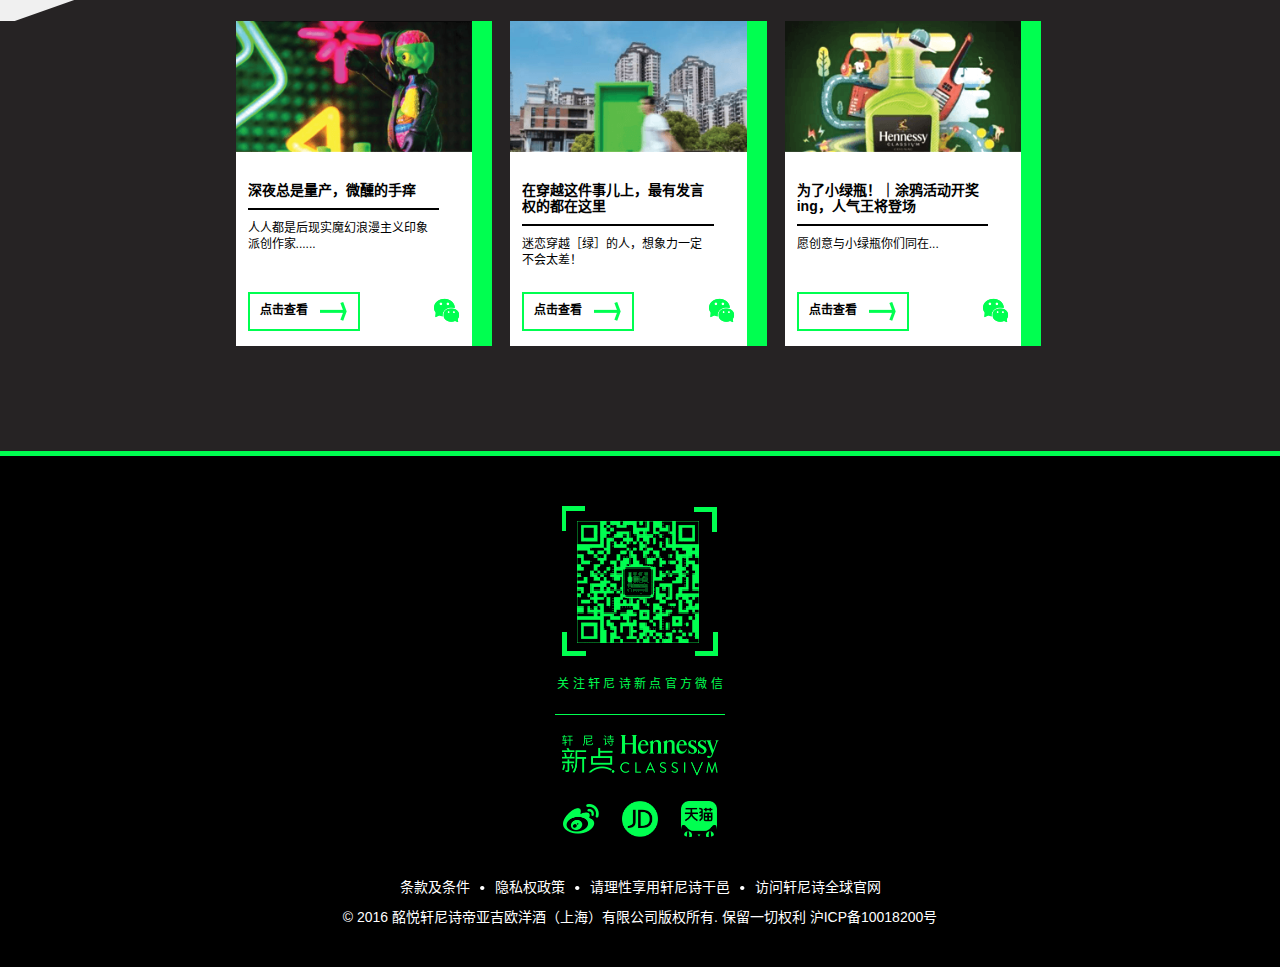
==== commit ed55333b: "v1.0" ====
--- a/index.html
+++ b/index.html
@@ -17,7 +17,7 @@
 
 <!--nav start-->
 <nav class="navbar navbar-inverse navbar-fixed-top" role="navigation">
-    <div class="container">
+    <div class="container" style="width:100%; max-width:1920px;">
         <div class="navbar-header">
             <button type="button" class="navbar-toggle collapsed" data-toggle="collapse" data-target="#navbar" aria-expanded="false" aria-controls="navbar">
                 <span class="sr-only">Toggle navigation</span>
@@ -37,10 +37,10 @@
                 <li><a class="centerA" href="drink.html">新点炫饮</a></li>
                 <li><a class="centerA" href="crm.html">会员中心</a></li>
                 <div class="snsLine">
-                	<a href="javascript:void(0);"><img src="images/navIcon1.png"></a>
-                    <a href="javascript:void(0);"><img src="images/navIcon2.png"></a>
-                    <a href="javascript:void(0);"><img src="images/navIcon3.png"></a>
-                    <a href="javascript:void(0);"><img src="images/navIcon4.png"></a>
+                	<a href="javascript:void(0);" onClick="showNavQc();"><img src="images/navIcon1.png" width="23"></a>
+                    <a href="javascript:void(0);"><img src="images/navIcon2.png" width="23"></a>
+                    <a href="javascript:void(0);"><img src="images/navIcon3.png" width="23"></a>
+                    <a href="javascript:void(0);"><img src="images/navIcon4.png" width="23"></a>
                 </div>
             </ul>
             <ul class="nav navbar-nav navbar-right">
@@ -51,17 +51,24 @@
             </ul>
         </div>
     </div>
+    
+    <div class="navQcBlock" style="display:none;">
+    	<div class="qcBg" onClick="closeNavQc();"></div>
+        <img src="images/navQc.png" width="147" height="140" class="navQc">
+        <a href="javascript:void(0);" class="navCloseBtn" onClick="closeNavQc();"><img src="images/navClose.png"></a>
+    </div>
 </nav>
 <!--nav end-->
 
 <!--brand kv start-->
 <div class="brandKv">
-	<div class="container" style="width:100%;">
-    	<div class="col-xs-12">
-        	<div class="innerDiv">
-            	<img src="images/brand/kv.png" width="100%" style="display:block;">
-                <img src="images/brand/logo.png" class="abs bkLogo">
-                <img src="images/brand/bottle.png" class="abs bkBottle">
+	<div class="container kvBg" style="width:100%; max-width:1920px;">
+    	<div class="container">
+        	<div class="col-xs-12">
+                <div class="innerDiv">
+                    <img src="images/brand/logo.png" class="abs bkLogo">
+                    <img src="images/brand/bottle.png" class="abs bkBottle">
+                </div>
             </div>
         </div>
     </div>
@@ -70,219 +77,228 @@
 
 <!--brand start-->
 <div class="brandBlock">
-    <div class="container">
-    	<div class="indexTop">
-            <div class=" col-md-8 col-md-offset-2 col-sm-10 col-sm-offset-1 col-xs-12 indexVideo">
-                <div class="topTitle">
-                    <div class="topEnTitle"></div>
-                    发现新点
-                </div>
-                <div class="topContext">
-                    <div class="innerDiv">全球优质干邑酿造者—HENNESSY轩尼诗，1765年创立于法国。秉持着酿造全球优秀干邑的理念，轩尼诗<br class="pcShow">家族在传承经典的同时力求创新，精致呈现轩尼诗新点——谱合法国干邑地区“生命之水”的清新和<br class="pcShow">陈年的辛香活力，重新诠释轩尼诗长久秉承的经典，并置身于时尚潮流最前沿。<br><br>
-                    敢冲敢闯，打破传统；抛弃套路，闯出新路，这就是干邑潮牌轩尼诗新点。<br class="pcShow">用年轻潮流创意开启干邑新篇章，年轻就是要闯出新点。
-                    </div>
-                </div>
-            </div>
-            <div class="clearfix"></div>
-        </div>
-        
-        <div class="brandLine brandLine1">
-        	<div class="innerDiv">
-            	<div class=" col-md-5 col-md-offset-2 col-sm-7 col-xs-12 brandLineLeft brandLine1Left anmBlock">
-                    <img src="images/brand/b_70.png" width="100%" class="needShowa" style="opacity:0;">
-                </div>
-                <div class=" col-md-4 col-sm-6 col-xs-12 brandLineRight brandLine1Right anmBlock">
-                	<div class="brandLineRightContent needShowb" style="opacity:0;">
-                    	<div class="brandTitle">
-                            <div class="brandEnTitle"></div>
-                            轩尼诗新点 70CL
-                        </div>
-                        <div class="brandContext">轩 尼 诗 新 点 70CL 口 感 层 次 丰 富，随 着 各 种 软 饮 的 兑 入 而 更 添 回 味，绝 对 是 混 搭 高 手。</div>
-                        <div class="brandBuyLink">
-                            立 即 购 买<a href="#"><img src="images/footIcon2.png"></a> <a href="#"><img src="images/footIcon3.png"></a>
-                        </div>
-					</div>
+    <div class="container containerBg" style="width:100%; max-width:1920px;">
+    	<div class="container">
+            <div class="indexTop">
+                <div class=" col-md-8 col-md-offset-2 col-sm-10 col-sm-offset-1 col-xs-12 indexVideo txtTopBg">
+                    <div class="topTitle">
+                        <div class="topEnTitle"></div>
+                        发现新点
+                    </div>
+                    <div class="topContext">
+                        <div class="innerDiv">全球优质干邑酿造者—HENNESSY轩尼诗，1765年创立于法国。秉持着酿造全球优秀干邑的理念，轩尼诗<br class="pcShow">家族在传承经典的同时力求创新，精致呈现轩尼诗新点——谱合法国干邑地区“生命之水”的清新和<br class="pcShow">陈年的辛香活力，重新诠释轩尼诗长久秉承的经典，并置身于时尚潮流最前沿。<br><br>
+                        敢冲敢闯，打破传统；抛弃套路，闯出新路，这就是干邑潮牌轩尼诗新点。<br class="pcShow">用年轻潮流创意开启干邑新篇章，年轻就是要闯出新点。
+                        </div>
+                    </div>
                 </div>
                 <div class="clearfix"></div>
             </div>
-        </div>
-        
-        <div class="brandLine brandLine2">
-        	<div class="innerDiv">
-            	<div class=" col-md-5 col-md-offset-2 col-sm-7 col-xs-12 brandLineLeft brandLine2Left anmBlock">
-                    <img src="images/brand/b_20.png" width="100%" class="needShowa" style="opacity:0;">
-                </div>
-                <div class=" col-md-4 col-sm-6 col-xs-12 brandLineRight brandLine2Right anmBlock">
-                	<div class="brandLineRightContent needShowb" style="opacity:0;">
-                    	<div class="brandTitle">
-                            <div class="brandEnTitle"></div>
-                            轩尼诗新点 20CL
-                        </div>
-                        <div class="brandContext">轩 尼 诗 新 点 20CL 小 绿 瓶 专 为 潮 客 们 而 设 计，荧 光 绿 的 瓶 身 彰 显 年 轻 个 性，小 巧 的 体 积 任 你 随 心 携 带，派对<br>ALL THE TIME！</div>
-                        <div class="brandBuyLink">
-                            立 即 购 买<a href="#"><img src="images/footIcon2.png"></a> <a href="#"><img src="images/footIcon3.png"></a>
-                        </div>
-					</div>
+            
+            <div class="brandLine brandLine1">
+                <div class="innerDiv">
+                    <div class=" col-md-5 col-md-offset-2 col-sm-7 col-xs-12 brandLineLeft brandLine1Left anmBlock">
+                        <img src="images/brand/b_70.png" width="100%" class="needShowa" style="opacity:0;">
+                    </div>
+                    <div class=" col-md-4 col-sm-6 col-xs-12 brandLineRight brandLine1Right anmBlock">
+                        <div class="brandLineRightContent needShowb" style="opacity:0;">
+                            <div class="brandTitle">
+                                <div class="brandEnTitle"></div>
+                                轩尼诗新点 70CL
+                            </div>
+                            <div class="brandContext">轩尼诗新点70CL口感层次丰富，随着各种软饮的兑入而更添回味，绝对是混搭高手。</div>
+                            <div class="brandBuyLink">
+                                立 即 购 买<a href="#"><img src="images/footIcon2.png" width="36"></a> <a href="#"><img src="images/footIcon3.png" width="36"></a>
+                            </div>
+                        </div>
+                    </div>
+                    <div class="clearfix"></div>
+                </div>
+            </div>
+            
+            <div class="brandLine brandLine2">
+                <div class="innerDiv">
+                    <div class=" col-md-5 col-md-offset-2 col-sm-7 col-xs-12 brandLineLeft brandLine2Left anmBlock">
+                        <img src="images/brand/b_20.png" width="100%" class="needShowa" style="opacity:0;">
+                    </div>
+                    <div class=" col-md-4 col-sm-6 col-xs-12 brandLineRight brandLine2Right anmBlock">
+                        <div class="brandLineRightContent needShowb" style="opacity:0;">
+                            <div class="brandTitle">
+                                <div class="brandEnTitle"></div>
+                                轩尼诗新点 20CL
+                            </div>
+                            <div class="brandContext">轩尼诗新点20CL小绿瓶专为潮客们而设计，荧光绿的瓶身彰显年轻个性，小巧的体积任你随心携带，派对<br>ALL THE TIME！</div>
+                            <div class="brandBuyLink">
+                                立 即 购 买<a href="#"><img src="images/footIcon2.png" width="36"></a> <a href="#"><img src="images/footIcon3.png" width="36"></a>
+                            </div>
+                        </div>
+                    </div>
+                    <div class="clearfix"></div>
+                </div>
+            </div>
+            
+            <div class="brandLine brandLine3">
+                <div class="innerDiv">
+                    <div class=" col-md-5 col-md-offset-2 col-sm-7 col-xs-12 brandLineLeft brandLine3Left anmBlock">
+                        <img src="images/brand/b_150.png" width="100%" class="needShowa" style="opacity:0;">
+                    </div>
+                    <div class=" col-md-4 col-sm-6 col-xs-12 brandLineRight brandLine3Right anmBlock">
+                        <div class="brandLineRightContent needShowb" style="opacity:0;">
+                            <div class="brandTitle">
+                                <div class="brandEnTitle"></div>
+                                轩尼诗新点 150CL
+                            </div>
+                            <div class="brandContext">轩尼诗新点150CL，馥郁辛香的口感令人回味无穷。派对霸王一出惊艳全场，大瓶装更适合与众人共分享，满足全场亲朋好友。</div>
+                            <div class="brandBuyLink">
+                                立 即 购 买<a href="#"><img src="images/footIcon2.png" width="36"></a> <a href="#"><img src="images/footIcon3.png" width="36"></a>
+                            </div>
+                        </div>
+                    </div>
+                    <div class="clearfix"></div>
+                </div>
+            </div>
+            
+            <div class="brandLine brandLine4">
+                <div class="innerDiv">
+                    <div class=" col-md-5 col-md-offset-2 col-sm-7 col-xs-12 brandLineLeft brandLine4Left anmBlock">
+                        <div class="brandLineLeftContent needShowa" style="opacity:0;">
+                            <div class="brandTitle">
+                                <div class="brandEnTitle"></div>
+                                乐享新点
+                            </div>
+                            <div class="brandContext">颜色深赭色<br>
+                            嗅感：富有活力的辛香，带些许薄荷气息<br>
+                            口感：胡椒、鲜捣生姜，带着淡淡薄荷味<br>
+                            饮用：纯饮、加冰块，或混合作为炫饮鸡尾酒也非常合适<br>
+                            建议搭配：脉动(青柠口味)、乌龙茶、雪碧等各种软饮</div>
+                            <div class="brandBuyBtn">
+                                <a href="javascript:void(0);" class="brandBtn">我 要 调 酒</a>
+                            </div>
+                        </div>
+                    </div>
+                    <div class=" col-md-4 col-sm-6 col-xs-12 brandLineRight brandLine4Right anmBlock brandLineRightHasGreen">
+                    	<div class="innerDiv">
+                        	<div class="brandRightGreen pcShow"></div>
+                            <div class=" col-md-4 col-sm-6 col-xs-12 brandLineRightInner">
+                                <div class="brandLineRightContent needShowb" style="opacity:0; z-index:100;">
+                                    <div class="innerDiv">
+                                        <div class="brandTitle">
+                                            <div class="brandEnTitle"></div>
+                                            了解新点
+                                        </div>
+                                        <div class="brandContext"><br>原料：葡萄、焦糖色<br>
+                                        酒精度：40%vol<br>
+                                        原产地：法国<br>
+                                        储存方法：常温保存，避免阳光直射<br><br></div>
+                                    </div>
+                                </div>
+                            </div>
+                        </div>
+                    </div>
+                    <div class="clearfix"></div>
+                </div>
+            </div>
+            
+            <div class="brandLine brandInfo">
+                <div class="innerDiv">
+                    <div class="col-md-8 col-md-offset-2 col-sm-12">
+                        <div class="biTop anmBlock">
+                            <div class="innerDiv">
+                                <img src="images/brand/infoTop.png" width="100%">
+                                <div class="bitTxt">干邑并非酿造<br>而是创造</div>
+                            </div>
+                        </div>
+                    </div>
+                    <div class="col-md-8 col-md-offset-2 col-sm-12 biBottom">
+                        <div class="bibLeft anmBlock2">
+                            <div class="bibTop">
+                                <div class="innerDiv">
+                                    <img src="images/brand/info1.png" width="100%">
+                                    <div class="bibTxt"><span>Cognac</span><br>干邑白兰地</div>
+                                </div>
+                            </div>
+                            <div class="bibBottom">
+                                酒精浓度高于40度的酒即被称为烈酒，通常所说的白兰地，主要是指以葡萄为原料、经蒸馏浓缩制成的烈酒。但是，不是所有的白兰地都能被称之为干邑，只有在法国干邑镇——全世界优质干邑产区——生产的白兰地，并经过干邑生产监管组织认证的白兰地才可以称作干邑。
+                            </div>
+                        </div>
+                        
+                        <div class="bibRight anmBlock">
+                            <div class="bibTop">
+                                <div class="innerDiv">
+                                    <img src="images/brand/info2.png" width="100%">
+                                    <div class="bibTxt"><span>Eau de Vie</span><br>生命之水</div>
+                                </div>
+                            </div>
+                            <div class="bibBottom">
+                                为了确保干邑的香气达到至高且多元的境界，轩尼诗仅采用从四个产区精挑细选的生命之水，他们是大香槟区、小香槟区、波尔德里区和优质林区。荣幸中选的生命之水，有朝一日才能变成出类拔萃的轩尼诗干邑。<br><br>
+                            </div>
+                        </div>
+                        
+                        <div class="clearfix"></div>
+                    </div>
+                    <div class="clearfix"></div>
+                </div>
+            </div>
+            </div>
+        </div>
+    </div>
+    <!--brand end-->
+    
+    <!--foot start-->
+    <footer class="foot1">
+        <div class="container">
+            <div class=" col-md-8 col-md-offset-2 col-sm-10 col-sm-offset-1 footTop">
+                <div class="footTopContent anmBlock">
+                    <div class="footMove">
+                        <div class="col-sm-4 col-xs-12 footContent">
+                            <div class="innerDiv"><a href="#1">
+                                <div class="fcTop"><img src="images/footImg1.png" width="100%"></div>
+                                <div class="fcBottom">
+                                    <div class="fcbTitle">
+                                        <div class="fcbt1">深夜总是量产，微醺的手痒</div>
+                                        <div class="fcbt2">人人都是后现实魔幻浪漫主义印象派创作家......</div>
+                                    </div>
+                                    <div class="fcbLink"><a href="javascript:void(0);" class="fcbBtn1">点击查看</a> <a
+                                            href="javascript:void(0);" class="fcbBtn2" onClick="showNavQc();"><img src="images/footWechat.png"></a>
+                                        <div class="clearfix"></div>
+                                    </div>
+                                </div>
+                            </a></div>
+                        </div>
+                        <div class="col-sm-4 col-xs-12 footContent">
+                            <div class="innerDiv"><a href="#2">
+                                <div class="fcTop"><img src="images/footImg2.png" width="100%"></div>
+                                <div class="fcBottom">
+                                    <div class="fcbTitle">
+                                        <div class="fcbt1">在穿越这件事儿上，最有发言权的都在这里</div>
+                                        <div class="fcbt2">迷恋穿越［绿］的人，想象力一定不会太差！</div>
+                                    </div>
+                                    <div class="fcbLink"><a href="javascript:void(0);" class="fcbBtn1">点击查看</a> <a
+                                            href="javascript:void(0);" class="fcbBtn2" onClick="showNavQc();"><img src="images/footWechat.png"></a>
+                                        <div class="clearfix"></div>
+                                    </div>
+                                </div>
+                            </a></div>
+                        </div>
+                        <div class="col-sm-4 col-xs-12 footContent">
+                            <div class="innerDiv"><a href="#3">
+                                <div class="fcTop"><img src="images/footImg3.png" width="100%"></div>
+                                <div class="fcBottom">
+                                    <div class="fcbTitle">
+                                        <div class="fcbt1">为了小绿瓶！｜涂鸦活动开奖ing，人气王将登场</div>
+                                        <div class="fcbt2">愿创意与小绿瓶你们同在...</div>
+                                    </div>
+                                    <div class="fcbLink"><a href="javascript:void(0);" class="fcbBtn1">点击查看</a> <a
+                                            href="javascript:void(0);" class="fcbBtn2" onClick="showNavQc();"><img src="images/footWechat.png"></a>
+                                        <div class="clearfix"></div>
+                                    </div>
+                                </div>
+                            </a></div>
+                        </div>
+                    </div>
                 </div>
                 <div class="clearfix"></div>
-            </div>
-        </div>
-        
-        <div class="brandLine brandLine3">
-        	<div class="innerDiv">
-            	<div class=" col-md-5 col-md-offset-2 col-sm-7 col-xs-12 brandLineLeft brandLine3Left anmBlock">
-                    <img src="images/brand/b_150.png" width="100%" class="needShowa" style="opacity:0;">
-                </div>
-                <div class=" col-md-4 col-sm-6 col-xs-12 brandLineRight brandLine3Right anmBlock">
-                	<div class="brandLineRightContent needShowb" style="opacity:0;">
-                    	<div class="brandTitle">
-                            <div class="brandEnTitle"></div>
-                            轩尼诗新点 150CL
-                        </div>
-                        <div class="brandContext">轩 尼 诗 新 点 150CL，馥 郁 辛 香 的 口 感 令 人 回 味 无 穷。派 对 霸 王 一 出 惊 艳 全 场，大 瓶 装 更 适 合 与 众 人 共 分 享，满 足 全 场 亲 朋 好 友。</div>
-                        <div class="brandBuyLink">
-                            立 即 购 买<a href="#"><img src="images/footIcon2.png"></a> <a href="#"><img src="images/footIcon3.png"></a>
-                        </div>
-					</div>
-                </div>
-                <div class="clearfix"></div>
-            </div>
-        </div>
-        
-        <div class="brandLine brandLine4">
-        	<div class="innerDiv">
-            	<div class=" col-md-5 col-md-offset-2 col-sm-7 col-xs-12 brandLineLeft brandLine4Left anmBlock">
-                    <div class="brandLineLeftContent needShowa" style="opacity:0;">
-                    	<div class="brandTitle">
-                            <div class="brandEnTitle"></div>
-                            乐享新点
-                        </div>
-                        <div class="brandContext">颜 色：深 赭 色<br>
-                        嗅 感：富 有 活 力 的 辛 香，带 些 许 薄 荷 气 息<br>
-                        口 感：胡 椒、鲜 捣 生 姜，带 着 淡 淡 薄 荷 味<br>
-                        饮 用：纯 饮、加 冰 块，或 混 合 作 为 炫 饮 鸡 尾 酒 也 非 常 合 适<br>
-                        建 议 搭 配：脉 动 (青 柠 口 味)、乌 龙 茶、雪 碧 等 各 种 软 饮</div>
-                        <div class="brandBuyBtn">
-                            <a href="javascript:void(0);" class="brandBtn">我 要 调 酒</a>
-                        </div>
-					</div>
-                </div>
-                <div class=" col-md-4 col-sm-6 col-xs-12 brandLineRight brandLine4Right anmBlock">
-                	<div class="brandLineRightContent needShowb" style="opacity:0;">
-                    	<div class="brandTitle">
-                            <div class="brandEnTitle"></div>
-                            了解新点
-                        </div>
-                        <div class="brandContext"><br>原 料：葡 萄、焦 糖 色<br>
-                        酒 精 度：40% vol<br>
-                        原 产 地：法 国<br>
-                        储 存 方 法：常 温 保 存，避 免 阳 光 直 射<br><br></div>
-					</div>
-                </div>
-                <div class="clearfix"></div>
-            </div>
-        </div>
-        
-        <div class="brandLine brandInfo">
-            <div class="innerDiv">
-                <div class="col-md-8 col-md-offset-2 col-sm-12">
-                    <div class="biTop anmBlock">
-                        <div class="innerDiv">
-                            <img src="images/brand/infoTop.png" width="100%">
-                            <div class="bitTxt">干邑并非酿造<br>而是创造</div>
-                        </div>
-                    </div>
-                </div>
-                <div class="col-md-8 col-md-offset-2 col-sm-12 biBottom">
-                    <div class="bibLeft anmBlock2">
-                        <div class="bibTop">
-                            <div class="innerDiv">
-                                <img src="images/brand/info1.png" width="100%">
-                                <div class="bibTxt"><span>Cognac</span><br>干邑白兰地</div>
-                            </div>
-                        </div>
-                        <div class="bibBottom">
-                            酒精浓度高于40度的酒即被称为烈酒，通常所说的白兰地，主要是指以葡萄为原料、经蒸馏浓缩制成的烈酒。但是，不是所有的白兰地都能被称之为干邑，只有在法国干邑镇——全世界优质干邑产区——生产的白兰地，并经过干邑生产监管组织认证的白兰地才可以称作干邑。
-                        </div>
-                    </div>
-                    
-                    <div class="bibRight anmBlock">
-                        <div class="bibTop">
-                            <div class="innerDiv">
-                                <img src="images/brand/info2.png" width="100%">
-                                <div class="bibTxt"><span>Eau de Vie</span><br>生命之水</div>
-                            </div>
-                        </div>
-                        <div class="bibBottom">
-                            为了确保干邑的香气达到至高且多元的境界，轩尼诗仅采用从四个产区精挑细选的生命之水，他们是大香槟区、小香槟区、波尔德里区和优质林区。荣幸中选的生命之水，有朝一日才能变成出类拔萃的轩尼诗干邑。<br><br>
-                        </div>
-                    </div>
-                    
-                    <div class="clearfix"></div>
-                </div>
-                <div class="clearfix"></div>
-            </div>
-        </div>
-        
-    </div>
-</div>
-<!--brand end-->
-
-<!--foot start-->
-<footer class="foot1">
-    <div class="container">
-        <div class=" col-md-8 col-md-offset-2 col-sm-10 col-sm-offset-1 footTop">
-            <div class="footTopContent anmBlock">
-                <div class="footMove">
-                    <div class="col-sm-4 col-xs-12 footContent">
-                        <div class="innerDiv"><a href="#1">
-                            <div class="fcTop"><img src="images/footImg1.png" width="100%"></div>
-                            <div class="fcBottom">
-                                <div class="fcbTitle">
-                                    <div class="fcbt1">深夜总是量产，微醺的手痒</div>
-                                    <div class="fcbt2">人人都是后现实魔幻浪漫主义印象派创作家......</div>
-                                </div>
-                                <div class="fcbLink"><a href="javascript:void(0);" class="fcbBtn1">点击查看</a> <a
-                                        href="javascript:void(0);" class="fcbBtn2"><img src="images/footWechat.png"></a>
-                                    <div class="clearfix"></div>
-                                </div>
-                            </div>
-                        </a></div>
-                    </div>
-                    <div class="col-sm-4 col-xs-12 footContent">
-                        <div class="innerDiv"><a href="#2">
-                            <div class="fcTop"><img src="images/footImg2.png" width="100%"></div>
-                            <div class="fcBottom">
-                                <div class="fcbTitle">
-                                    <div class="fcbt1">在穿越这件事儿上，最有发言权的都在这里</div>
-                                    <div class="fcbt2">迷恋穿越［绿］的人，想象力一定不会太差！</div>
-                                </div>
-                                <div class="fcbLink"><a href="javascript:void(0);" class="fcbBtn1">点击查看</a> <a
-                                        href="javascript:void(0);" class="fcbBtn2"><img src="images/footWechat.png"></a>
-                                    <div class="clearfix"></div>
-                                </div>
-                            </div>
-                        </a></div>
-                    </div>
-                    <div class="col-sm-4 col-xs-12 footContent">
-                        <div class="innerDiv"><a href="#3">
-                            <div class="fcTop"><img src="images/footImg3.png" width="100%"></div>
-                            <div class="fcBottom">
-                                <div class="fcbTitle">
-                                    <div class="fcbt1">为了小绿瓶！｜涂鸦活动开奖ing，人气王将登场</div>
-                                    <div class="fcbt2">愿创意与小绿瓶你们同在...</div>
-                                </div>
-                                <div class="fcbLink"><a href="javascript:void(0);" class="fcbBtn1">点击查看</a> <a
-                                        href="javascript:void(0);" class="fcbBtn2"><img src="images/footWechat.png"></a>
-                                    <div class="clearfix"></div>
-                                </div>
-                            </div>
-                        </a></div>
-                    </div>
-                </div>
-            </div>
-            <div class="clearfix"></div>
-            <div class="footNav mobileShow"><span class="fnActive">&nbsp;</span> <span>&nbsp;</span> <span>&nbsp;</span>
+                <div class="footNav mobileShow"><span class="fnActive">&nbsp;</span> <span>&nbsp;</span> <span>&nbsp;</span>
+                </div>
             </div>
         </div>
     </div>
@@ -291,17 +307,19 @@
     <div class="container">
         <div class="footQc"><img src="images/footQc.png">
             <div class="footQcTxt">关 注 轩 尼 诗 新 点 官 方 微 信</div>
-            <div class="footLogo"><img src="images/footLogo.png"></div>
-        </div>
-        <div class="footSns"><a href="javascript:void(0);" class="fsBtn"><img src="images/footIcon1.png"></a> <a
-                href="javascript:void(0);" class="fsBtn"><img src="images/footIcon2.png"></a> <a
-                href="javascript:void(0);" class="fsBtn"><img src="images/footIcon3.png"></a></div>
+            <div class="footLogo"><img src="images/footLogo.png" width="157"></div>
+        </div>
+        <div class="footSns"><a href="javascript:void(0);" class="fsBtn"><img src="images/footIcon1.png" width="36"></a> <a
+                href="javascript:void(0);" class="fsBtn"><img src="images/footIcon2.png" width="36"></a> <a
+                href="javascript:void(0);" class="fsBtn"><img src="images/footIcon3.png" width="36"></a></div>
         <div class="footLink"><a href="#">条款及条件</a><br class="mobileShow"><font class="pcShow"><img src="images/footPoint.png"></font><a href="#">隐私权政策</a><br class="mobileShow"><font class="pcShow"><img src="images/footPoint.png"></font><a href="#">请理性享用轩尼诗干邑</a><br class="mobileShow"><font class="pcShow"><img src="images/footPoint.png"></font><a href="#">访问轩尼诗全球官网</a>
         </div>
         <div class="footIcp">&copy; 2016 酩悦轩尼诗帝亚吉欧洋酒（上海）<br class="mobileShow">有限公司版权所有. 保留一切权利 <br class="mobileShow"><br class="mobileShow">沪ICP备10018200号</div>
     </div>
 </footer>
 <!--foot end-->
+
+<a href="javascript:void(0);" class="backToTop"><img src="images/backToTop.png"></a>
 
 <script src="js/bootstrap.min.js"></script>
 <script src="js/jquery.touchSwipe.min.js"></script>
--- a/css/common.css
+++ b/css/common.css
@@ -9,7 +9,7 @@
 url('../fonts/din condensed bold.svg#din regular') format('svg'); 
 }
 
-body{margin:0; padding:50px 0 0 0;text-align:left; font-size:12px; font-family:'Microsoft YaHei','SimHei',Arial; background:#262324;}
+body{margin:0; padding:50px 0 0 0;text-align:left; font-size:12px; font-family:'Microsoft YaHei','SimHei',Arial; background:url(../images/pcBgM.jpg) center top repeat-y #f0f0f0;}
 table{border-collapse:collapse;}
 td,th{padding:0;}
 ul,li,dd,dl,dt{margin:0; padding:0; list-style:none; word-break:break-all;}
@@ -47,10 +47,14 @@
 .snsLineBtn1{ background-position:0 0;}
 .snsLineBtn2{ background-position:-42px 0; width:18px;}
 
+.qcBg{ width:100%; height:100%; position:fixed; left:0; top:50px; background:#262324; opacity:0.95; z-index:1050;}
+.navQc{ position:fixed; left:50%; top:50%; margin:-70px 0 0 -73px; z-index:1050;}
+.navCloseBtn{ position:absolute; top:0; right:0; z-index:1050; padding:17px 25px; background:#262324;}
+
 /*index kv*/
 .jumbotron{ background:url(../images/index/kvBg.png) center top no-repeat; background-size:auto 100%;}
-.kvEf{ background:url(../images/index/kvTxt.png) 0 0 no-repeat; width:326px; height:205px; left:50%; top:30%; margin-left:-352px;}
-.kvVideo{ font-size:22px; color:#FFF; left:150px; top:180px; width:230px;}
+.kvEf{ background:url(../images/index/kvTxt.png) 0 0 no-repeat; width:365px; height:235px; left:50%; top:30%; margin-left:-352px;}
+.kvVideo{ font-size:22px; color:#FFF; left:115px; top:190px; width:320px; letter-spacing:3px;}
 .kvVideo img{ vertical-align:-12px; margin-left:10px;}
 .kvVideo:hover,.kvVideo:focus{ text-decoration:none; color:#FFF;}
 .downNote{ background:url(../images/downIcon.png) 0 0 no-repeat; width:40px; height:14px; left:50%; bottom:30px; margin-left:-20px; -webkit-animation:downNote 1.5s 0s linear infinite; -moz-animation:downNote 1.5s 0s linear infinite; animation:downNote 1.5s 0s linear infinite;}
@@ -71,8 +75,9 @@
 }
 
 /*index main*/
-.indexBlock .container{ background:url(../images/index/indexBg.jpg) center top no-repeat; background-size:100% 100%; padding-bottom:130px; overflow:hidden;}
-.indexVideo{ padding:100px 0; color:#FFF;}
+.indexBlock{ background:url(../images/pcBgB.png) left bottom no-repeat; max-width:1920px; margin:0 auto;}
+.indexBlock .containerBg{  background:url(../images/pcBgT.png) center top no-repeat; padding-bottom:100px; overflow:hidden;}
+.indexVideo{ padding:100px 0 50px 0; color:#FFF;}
 .topTitle{ background:url(../images/subTitleBg.png) left bottom no-repeat; width:250px; padding:0 0 40px 15px; color:#FFF; font-size:42px; line-height:44px; font-weight:bold; margin:0 auto; font-family:DIN,'Microsoft YaHei','SimHei';}
 .topEnTitle{ font-size:26px; color:#00ff50; line-height:26px; padding:0; letter-spacing:2px; font-weight:normal;}
 .subContext{ font-family:DIN,'Microsoft YaHei','SimHei'; letter-spacing:3px;}
@@ -92,10 +97,10 @@
 .indexLine2Right{ position:absolute; left:50%; top:220px/*150px*/;}
 .indexLine2Right img{ position:absolute; left:0; top:0;}
 .lineBlock2{ border:15px solid #00ff50; background:#F0F0F0; width:230px; height:230px; position:absolute; right:20%; top:-40px;}
-.needShowa{ transition:all 1s 0s linear; -webkit-transition:all 1s 0s linear; -moz-transition:all 1s 0s linear;}
-.needShowb{ transition:all 1s 1.2s linear; -webkit-transition:all 1s 1.2s linear; -moz-transition:all 1s 1.2s linear;}
-.anmBlock{ transition:all 1s 0s ease-out; -webkit-transition:all 1s 0s ease-out; -moz-transition:all 1s 0s ease-out;}
-.anmBlock2{ transition:all 0.7s 0s ease-out; -webkit-transition:all 0.7s 0s ease-out; -moz-transition:all 0.7s 0s ease-out;}
+.needShowa{ transition:all 0.7s 0s linear; -webkit-transition:all 0.7s 0s linear; -moz-transition:all 0.7s 0s linear;}
+.needShowb{ transition:all 0.7s 0.9s linear; -webkit-transition:all 0.7s 0.9s linear; -moz-transition:all 0.7s 0.9s linear;}
+.anmBlock{ transition:all 0.7s 0s ease-out; -webkit-transition:all 0.7s 0s ease-out; -moz-transition:all 0.7s 0s ease-out;}
+.anmBlock2{ transition:all 0.5s 0s ease-out; -webkit-transition:all 0.5s 0s ease-out; -moz-transition:all 0.5s 0s ease-out;}
 .indexLine1Bottom,.indexLine2Bottom{ position:absolute; left:0; bottom:0; width:100%;}
 .indexLine2BottomMore{ font-size:16px; color:#FFF; height:30px; line-height:30px; position:absolute; left:0; top:50%; margin-top:-15px; width:100%; text-align:center;}
 .indexLine2BottomMore img{ margin-left:10px; vertical-align:-5px;}
@@ -106,7 +111,7 @@
 .indexLineBottom .innerDiv{ overflow:hidden;}
 
 /*footer*/
-.foot1{ background:#262324; padding-top:0px; padding-bottom:85px; border-bottom:5px solid #00ff50;}
+.foot1{ background:#262324; padding-top:0px; padding-bottom:85px; border-bottom:5px solid #00ff50; margin-top:-5px;}
 .footTop{ overflow:hidden;}
 .footContent{ border-right:20px solid #00ff50; margin:0 1.1% 20px 1.1%; width:31%;}
 .footContent a:hover,.footContent a:focus{ color:inherit; text-decoration:none;}
@@ -156,7 +161,8 @@
 .bxslider li a img{ width:100%;}
 
 /*article*/
-.articleBlock .container{ background:url(../images/article/articleBg.jpg) center bottom no-repeat #f0f0f0; background-size:100% auto; padding-bottom:300px; padding-top:30px; overflow:hidden;}
+.articleBlock{ background:url(../images/pcBgB.png) left bottom no-repeat; max-width:1920px; margin:0 auto;}
+.articleBlock .container{ /*background:url(../images/article/articleBg.jpg) center bottom no-repeat #f0f0f0; background-size:100% auto;*/ padding-bottom:400px; padding-top:30px; overflow:hidden;}
 .articleLine{ padding:70px 25px; border-bottom:1px solid #00ff50;}
 .articleLine:last-child{ border-bottom:none;}
 .articleLine a{ color:#1D1A1B;}
@@ -172,15 +178,19 @@
 .popArticle{ color:#FFF; padding:25px;}
 
 /*brand*/
-.bkLogo{ top:5.5710306406685%; right:7.0422535211268%; width:9.6774193548387%;}
-.bkBottle{ bottom:0; right:6.6901408450704%; width:10.4838709677419%;}
-.brandBlock .container{ background:url(../images/brand/bg.png) center top no-repeat; background-size:100% 100%; padding-bottom:0px; overflow:hidden;}
+.kvBg{ background:url(../images/brand/kv.png) center top no-repeat; background-size:auto 100%; width:100%;}
+.bkLogo{ top:5.5710306406685%; right:9.0422535211268%; width:9.6774193548387%;}
+.bkBottle{ bottom:0; right:8.6901408450704%; width:10.4838709677419%;}
+.brandBlock{ background:url(../images/pcBgB.png) left bottom no-repeat; max-width:1920px; margin:0 auto;}
+.brandBlock .containerBg{  background:url(../images/pcBgT.png) center top no-repeat; padding-bottom:0px; overflow:hidden;}
 .brandLine{ padding-bottom:50px;}
-.brandLineLeft{ background:url(../images/brand/infoBg.jpg) top center no-repeat #262324; background-size:100% 100%;}
-.brandLineRight{ position:absolute; left:50%; bottom:70px; background:#262324; border-left:20px solid #00ff50; padding:70px 0;}
+.brandLineLeft{ background:url(../images/brand/infoBg.jpg) -1px -1px no-repeat #262324; background-size:102% 102%;}
+.brandLineRight{ position:absolute; left:50%; bottom:50px; background:#262324; border-left:20px solid #00ff50; border-bottom:none; padding:70px 0; z-index:500;}
+.brandLineRightHasGreen{ border-left:0; padding:0; background:none;}
+.brandLineRightInner{ position:absolute; left:0; bottom:0; background:#262324; border-left:20px solid #00ff50; padding:70px 0; z-index:500; width:100%;}
 .brandTitle{ background:url(../images/subTitleBg.png) left bottom no-repeat; width:280px; padding:0 0 40px 15px; color:#FFF; font-size:32px; font-weight:bold; margin:0 auto; font-family:DIN,'Microsoft YaHei','SimHei';}
 .brandTitleEnTitle{ font-size:26px; color:#00ff50; line-height:26px; padding:0; letter-spacing:2px; font-weight:normal;}
-.brandContext{ width:290px; margin:0 auto; color:#FFF; font-size:14px; line-height:36px; padding:20px 0 0 15px;}
+.brandContext{ width:290px; margin:0 auto; color:#FFF; font-size:14px; line-height:36px; padding:20px 0 0 15px; letter-spacing:3px;}
 .brandBuyLink{ width:290px; padding:20px 0 0 15px; margin:0 auto; color:#00ff50; font-size:14px;}
 .brandBuyLink a{ color:#00ff50; margin-left:20px;}
 .brandBuyLink a:first-child{ margin-left:35px;}
@@ -199,14 +209,17 @@
 .bibTxt{ font-size:28px; line-height:110%; color:#FFF; position:absolute; left:10%; top:30%; text-shadow: 2px 2px 15px rgba(0,0,0,0.77);}
 .bibTxt span{ font-size:24px; font-family:DIN,'Microsoft YaHei','SimHei';}
 .bibBottom{ border-left:20px solid #00ff50; background:#FFF; font-size:14px; color:#262324; letter-spacing:3px; line-height:36px; padding:30px 40px 30px 30px;}
+.brandRightGreen{ border:15px solid #00ff50; width:225px; height:225px; position:absolute; top:-550px; right:-60px; z-index:50;}
 
 /*event*/
-.eventBlock .container{ background:url(../images/index/indexBg.jpg) center top no-repeat; background-size:100% 100%; padding-bottom:250px; overflow:hidden;}
+.eventBlock{ background:url(../images/pcBgB.png) left bottom no-repeat; max-width:1920px; margin:0 auto; margin-top:-5px;}
+.eventBlock .containerBg{  background:url(../images/pcBgT.png) center top no-repeat; padding-bottom:250px; overflow:hidden;}
+/*.eventBlock .container{ background:url(../images/index/indexBg.jpg) center top no-repeat; background-size:100% 100%; padding-bottom:250px; overflow:hidden;}*/
 .eventTitle{ background:url(../images/subTitleBg.png) left bottom no-repeat; width:350px; padding:0 0 40px 15px; color:#FFF; font-size:42px; line-height:46px; font-weight:bold; margin:0 auto; font-family:DIN,'Microsoft YaHei','SimHei';}
 .eventTitleEnTitle{ font-size:26px; color:#00ff50; line-height:26px; padding:0; letter-spacing:2px; font-weight:normal;}
 .eventLine1,.eventLine2{ position:relative;}
 .eventLine2{ margin-top:200px;}
-.eventLine1left,.eventLine2left{ border-left:20px solid #00ff50; background:#262324; padding:140px 0 200px 0; margin-bottom:100px; transform:translate(0,100px);}
+.eventLine1left,.eventLine2left{ border-left:20px solid #00ff50; background:#262324; padding:140px 0 100px 0; margin-bottom:200px; transform:translate(0,100px);}
 .eventLine1Right{ position:absolute; left:50%; top:260px/*200px*/;}
 .eventLine1Right img{ position:absolute; left:0; top:0;}
 .eventLine2Right{ position:absolute; left:50%; top:320px/*250px*/;}
@@ -217,8 +230,10 @@
 .eventSubTitle{ width:350px;}
 
 /*crm*/
+.crmKv .container{ background:url(../images/crm/kv.png) center top no-repeat; height:500px; background-size:auto 100%;}
+.crmKv .col-xs-12{ height:500px;}
 .crmLogoLine{ position:absolute; left:0; top:29%; text-align:center; width:100%;}
-.crmKvLine{ text-align:center; position:absolute; left:50%; top:39%; width:600px; margin:0 0 0 -300px;}
+.crmKvLine{ text-align:center; position:absolute; left:50%; top:35%; width:600px; margin:0 0 0 -350px;}
 .crmKvLine img.qc{ margin-right:50px; float:left;}
 .crmKvTxt{ padding:10px 0 0 0; font-size:14px; color:#FFF; letter-spacing:3px; line-height:36px; text-align:left;}
 
@@ -232,17 +247,24 @@
 .drinkEnTitle{ font-size:26px; color:#00ff50; line-height:26px; padding:0; letter-spacing:2px; font-weight:normal;}
 .drinkNavOuter{ position:relative; width:100%; height:370px;}
 .drinkNav{ position:absolute; left:0; top:-70px; width:100%;}
-.dnOuter{ background:#262324; border-top:20px solid #00ff50; padding:40px 0;}
-.dnCol{ padding:0 0 0 60px;}
+.dnOuter{ background:#262324;/* border-top:20px solid #00ff50;*/ padding:0 0 40px 0;}
+.dnTop{ background:/*url(../images/drink/drinkIcon2.png) 90% 18px no-repeat */#00ff50; font-family:"DIN","Microsof YaHei",'SimHei',Arial; height:50px; color:#262324; letter-spacing:2px; font-size:18px; line-height:60px; overflow:hidden; float:none; margin-bottom:40px;}
+.dnTop .dnTab{ background:#262324;}
+.dnTop .dnTab a{ display:block; width:100%; height:100%; line-height:60px; color:#767676; text-align:center;}
+.dnTop .dnTabActive{ background:#00ff50;}
+.dnTop .dnTabActive a{ color:#262324;}
+.dnTop img{ vertical-align:-1px;}
+.dnCol{ padding:0 0 0 95px;}
 .dnCol .dnColTitle{ font-size:18px; color:#00ff50; letter-spacing:3.85px; padding-bottom:20px;}
 .dnCol li{ padding-bottom:20px;}
 .dnCol li a{ font-size:14px; color:#FFFFFF; letter-spacing:3px;}
 .dnColHaveBorder{ border-left:1px solid #00ff50; border-right:1px solid #00ff50;}
 
-.drinkBlock .container.hasBg{ background:url(../images/drink/bg.jpg) center top no-repeat; background-size:100% 100%;}
-.drinkLine{ padding-bottom:80px; position:relative;}
+.drinkBlock{ background:url(../images/pcBgB.png) left bottom no-repeat; max-width:1920px; margin:0 auto; padding-bottom:50px;}
+.drinkBlock .container.hasBg{/* background:url(../images/drink/bg.jpg) center top no-repeat; background-size:100% 100%;*/}
+.drinkLine{ padding-bottom:100px; position:relative;}
 .drinkLineLeft{ background:#262324; padding-bottom:70px;}
-.drinkLineRight{ position:absolute; right:0; bottom:0; background:#262324; border-left:20px solid #00ff50; padding:0;}
+.drinkLineRight{ position:absolute; right:0; bottom:20px; background:#262324; border-left:20px solid #00ff50; padding:0;}
 .drinkSubTitle{ background:url(../images/subTitleBg.png) left bottom no-repeat; width:280px; padding:0 0 40px 15px; color:#FFF; font-size:32px; font-weight:bold; margin:0 auto; font-family:DIN,'Microsoft YaHei','SimHei';}
 .drinkSubEnTitle{ font-size:26px; color:#00ff50; line-height:26px; padding:0; letter-spacing:2px; font-weight:normal;}
 .drinkContext{ width:290px; margin:0 auto; color:#FFF; font-size:14px; line-height:36px; padding:40px 0 0 10px;}
@@ -254,6 +276,8 @@
 .drinkBorder1{ border:15px solid #00ff50; width:225px; height:225px; top:-100px; right:-60px; z-index:50;}
 .drinkBorder2{ border:15px solid #00ff50; width:225px; height:225px; bottom:-100px; right:-60px; z-index:50;}
 
+.backToTop{ position:fixed; right:100px; bottom:100px; z-index:1000; display:none;}
+
 /*970*/
 @media (max-width: 992px) {
 	
@@ -261,9 +285,6 @@
 	.qRight{ right:15%; width:40px;}
 	
 	.lineBlock1{left:5%;}
-	.brandLineLeftContent .brandTitle{ width:60%; margin:0 auto;}
-	.brandLineLeftContent .brandContext{ width:60%; margin:0 auto;}
-	.brandLineLeftContent .brandBuyBtn{ width:60%; margin:0 auto;}
 	
 	.partyKvLine{ top:15%;}
 	
@@ -273,15 +294,16 @@
 
 /*767*/
 @media (max-width: 767px) {
-	.indexBlock .container{ background-image:url(../images/index/indexBg_m.jpg); padding-bottom:50px;}
-	.kvVideo{ left:45px; top:200px;}
+	body{ background:#f0f0f0;}
+	
+	.indexBlock .container{/* background-image:url(../images/index/indexBg_m.jpg);*/ padding-bottom:50px;}
+	.kvEf{ left:50%; top:27%; margin-left:-165px;}
+	.kvVideo{ left:40px; top:205px;}
 	
 	.snsLine{ display:block;}
 	
 	.pcShow{ display:none;}
 	.mobileShow{ display:inline-block;}
-	
-	.kvEf{ left:50%; top:27%; margin-left:-180px;}
 	
 	.qLeft{ width:30px; left:8%; bottom:60px;}
 	.qRight{ width:30px; right:8%;}
@@ -294,25 +316,34 @@
 	.indexLine1Bottom{ position:static; left:auto; bottom:auto;}
 	.indexLine2Bottom{ position:static; left:auto; bottom:auto;}
 	
-	.topTitle{ width:140px; padding:0 0 20px 15px; font-size:24px; line-height:24px; background-size:110px auto;}
+	.topTitle{ width:140px; padding:4px 0 20px 5px; font-size:24px; line-height:26px; background-size:110px auto;}
 	.topEnTitle{ font-size:20px; line-height:20px;}
 	
-	.brandTitle{width:200px; padding:0 0 20px 15px; font-size:24px; line-height:24px; background-size:110px auto;}
+	.brandTitle{width:200px; padding:4px 0 20px 5px; font-size:24px; line-height:26px; background-size:110px auto;}
 	.brandTitleEnTitle{ font-size:20px; line-height:20px;}
-	
+	.bkLogo{width:15.6774193548387%;}
+	.bkBottle{width:16.4838709677419%;}
 	.brandLineRight{ position:static; padding:90px 0;}
 	.brandLine{ padding-bottom:0;}
-	.brandInfo{ padding-top:80px;}
+	.brandInfo{ padding-top:50px; padding-bottom:50px;}
 	.biBottom{ position:static;}
 	.bibLeft{ width:100%; float:none; margin-top:30px;}
 	.bibRight{ width:100%; float:none; margin-top:30px;}
 	.biTop{ padding-bottom:0;}
 	.topContext{ padding-left:30px; padding-right:30px;}
-	.brandBlock .container{ background-image:url(../images/brand/bg_m.jpg);}
-	.brandContext{ padding:40px 0 0 15px;}
-	.brandBuyLink{ padding:40px 0 0 15px;}
-	
-	.eventBlock .container{ background-image:url(../images/event/eventBg_m.jpg); padding-bottom:50px;}
+	/*.brandBlock .container{ background-image:url(../images/brand/bg_m.jpg);}*/
+	.brandBlock{ background:url(../images/mobileBgB.png) right bottom no-repeat; background-size:100% auto;}
+	.txtTopBg{ background:url(../images/mobileBgT.jpg) left bottom no-repeat; background-size:100% auto;}
+	.brandContext{ padding:40px 0 0 15px; width:330px;}
+	.brandBuyLink{ padding:40px 0 0 15px; width:330px;}
+	.brandLineRightInner{ position:static; left:auto; top:auto; bottom:auto;}
+	.brandLineLeftContent{ padding-left:20px; margin-top:-2px;}
+	.brandLineRightHasGreen{ padding:0;}
+	.brandLineLeftContent .brandTitle{ width:200px; margin:0 auto;}
+	.brandLineLeftContent .brandContext{ width:330px; margin:0 auto;}
+	.brandLineLeftContent .brandBuyBtn{ width:330px; margin:0 auto;}
+	
+	.eventBlock .container{/* background-image:url(../images/event/eventBg_m.jpg);*/ padding-bottom:50px;}
 	.eventLine1left,.eventLine2left{ padding:100px 0 100px 0; border-left-width:15px; margin-bottom:0;}
 	.eventLine1Right{ position:static; left:auto; top:auto; bottom:auto;}
 	.eventLine2Right img{ position:static; left:auto; top:auto; bottom:auto;}
@@ -322,7 +353,7 @@
 	.eventLine1Right img{ position:static; left:auto; top:auto; bottom:auto;}
 	.bx-wrapper .bx-pager,.bx-wrapper .bx-controls-auto {bottom:-30px;}
 	.eventLine2{ margin-top:50px;}
-	.eventTitle{ width:200px; padding:0 0 20px 15px; font-size:24px; line-height:24px; background-size:110px auto;}
+	.eventTitle{ width:200px; padding:4px 0 20px 5px; font-size:24px; line-height:26px; background-size:110px auto;}
 	.eventTitleEnTitle{ font-size:20px; line-height:20px;}
 	.eventSubTitle{ width:200px;}
 	
@@ -331,23 +362,22 @@
 	.crmKvLine{padding-top:50px; width:100%; position:static; left:auto; top:auto; margin-left:0;}
 	.crmKvLine img.qc{ margin-right:0; float:none;}
 	.crmKvTxt{ padding:40px 20px 50px 20px; text-align:center;}
+	.crmKv .col-xs-12{ height:auto;}
 	
 	.partyKvQc{padding-top:80px; width:100%; text-align:center;}
 	.partyKvLine img.qc{ margin-right:0; float:none;}
 	.partyKvTxt{ padding:40px 20px 50px 20px; text-align:center;}
 	
 	
-	.drinkTitle{ margin-left:-50px; width:120px; padding:0 0 20px 15px; font-size:24px; line-height:24px; background-size:110px auto; top:35%;}
+	.drinkTitle{ margin-left:-50px; width:120px; padding:4px 0 20px 5px; font-size:24px; line-height:26px; background-size:110px auto; top:35%;}
 	.drinkEnTitle{ font-size:20px; line-height:20px;}
 	
-	.drinkSubTitle{ width:280px; padding:0 0 20px 15px; font-size:24px; line-height:24px;  background-size:110px auto;}
+	.drinkSubTitle{ width:280px; padding:4px 0 20px 5px; font-size:24px; line-height:26px;  background-size:110px auto;}
 	.drinkSubEnTitle{ font-size:20px; line-height:20px;}
-
+	.dnTop{ margin-bottom:0;}
 	.drinkNavOuter{ height:auto;}
 	.drinkNav{ position:static;}
 	.dnOuter{ border:none; padding:0;}
-	.dnTop{ background:url(../images/drink/drinkIcon2.png) 85% 18px no-repeat #00ff50; font-family:"DIN","Microsof YaHei",'SimHei',Arial; height:50px; padding-left:25px; color:#262324; letter-spacing:2px; font-size:24px; line-height:60px; overflow:hidden; float:none;}
-	.dnTop img{ vertical-align:-1px;}
 	.dnCol{ padding:35px 0 20px 75px; border:none; border-bottom:1px solid #00ff50;}
 	.dnCol ul{ overflow:hidden;}
 	.drinkIcon3{ transform-origin:50% 50% 0; -moz-transform-origin:50% 50% 0; -ms-transform-origin:50% 50% 0; -webkit-transform-origin:50% 50% 0;}
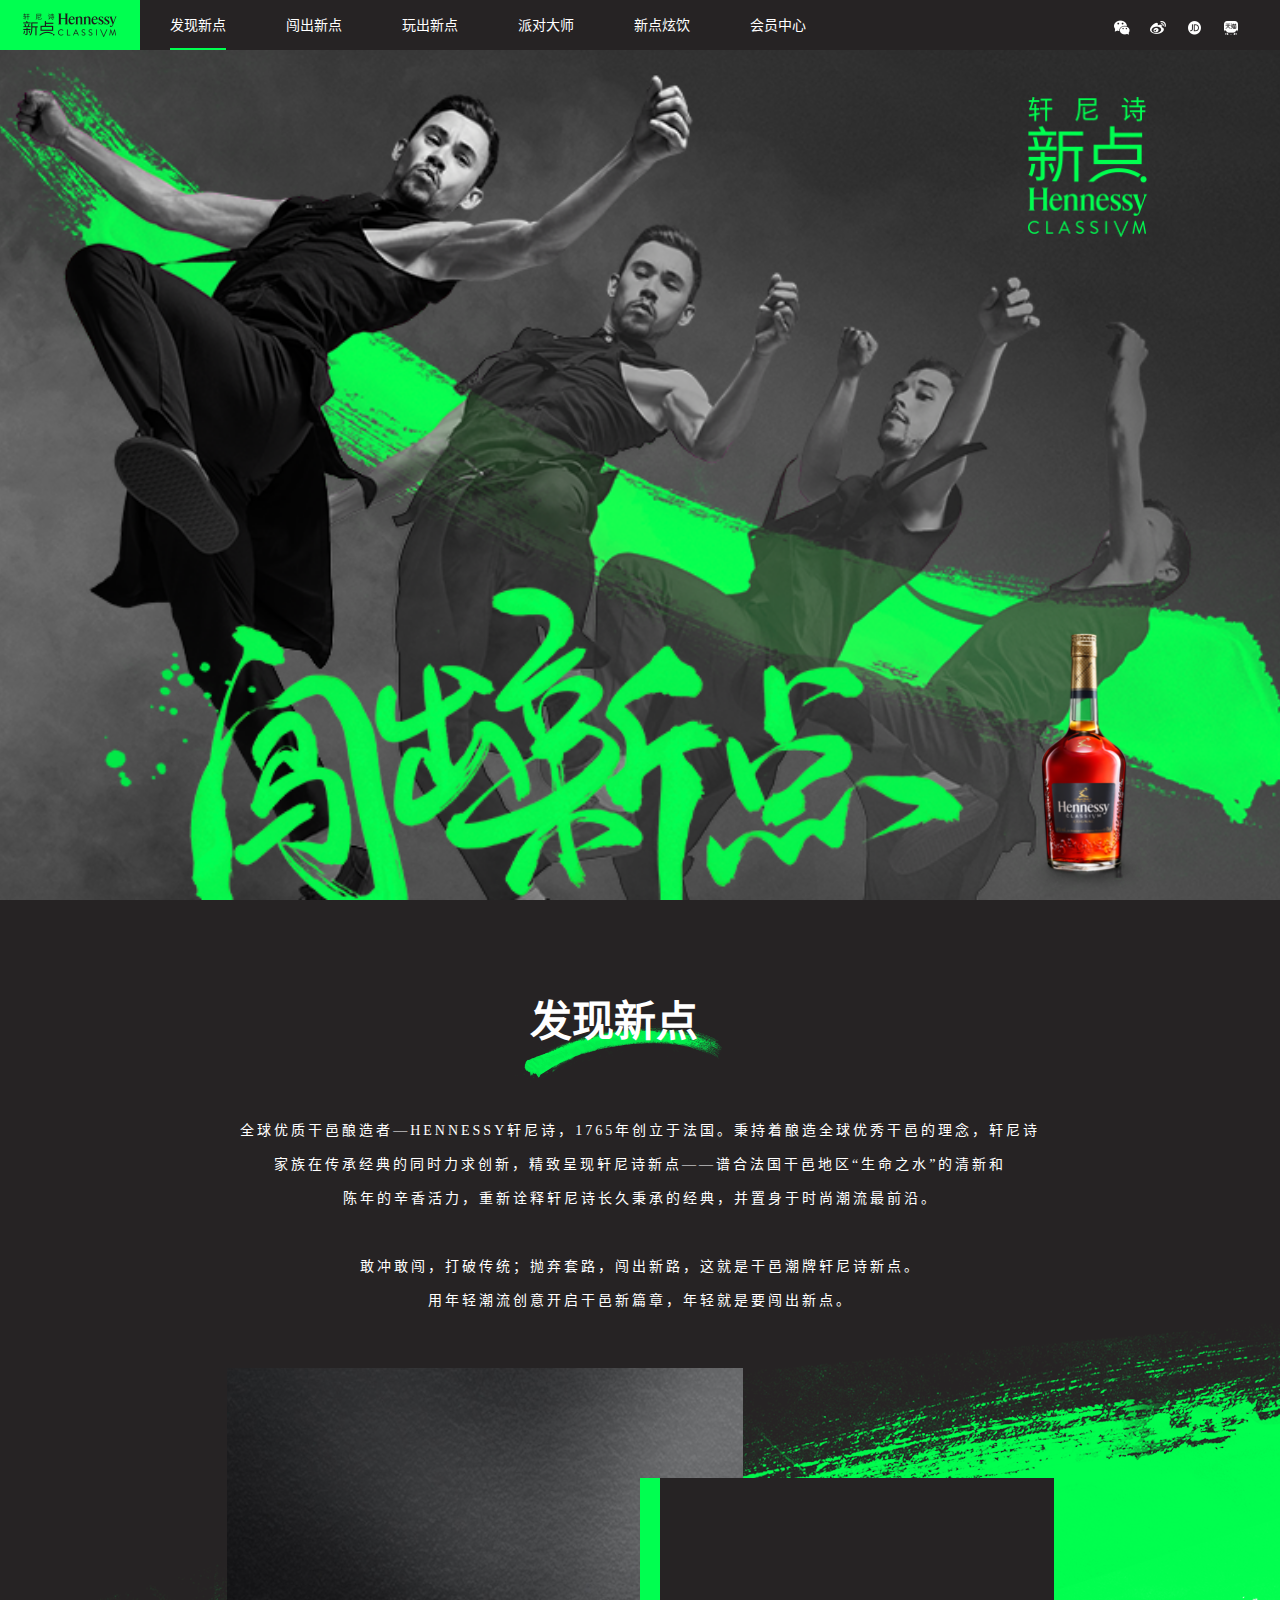
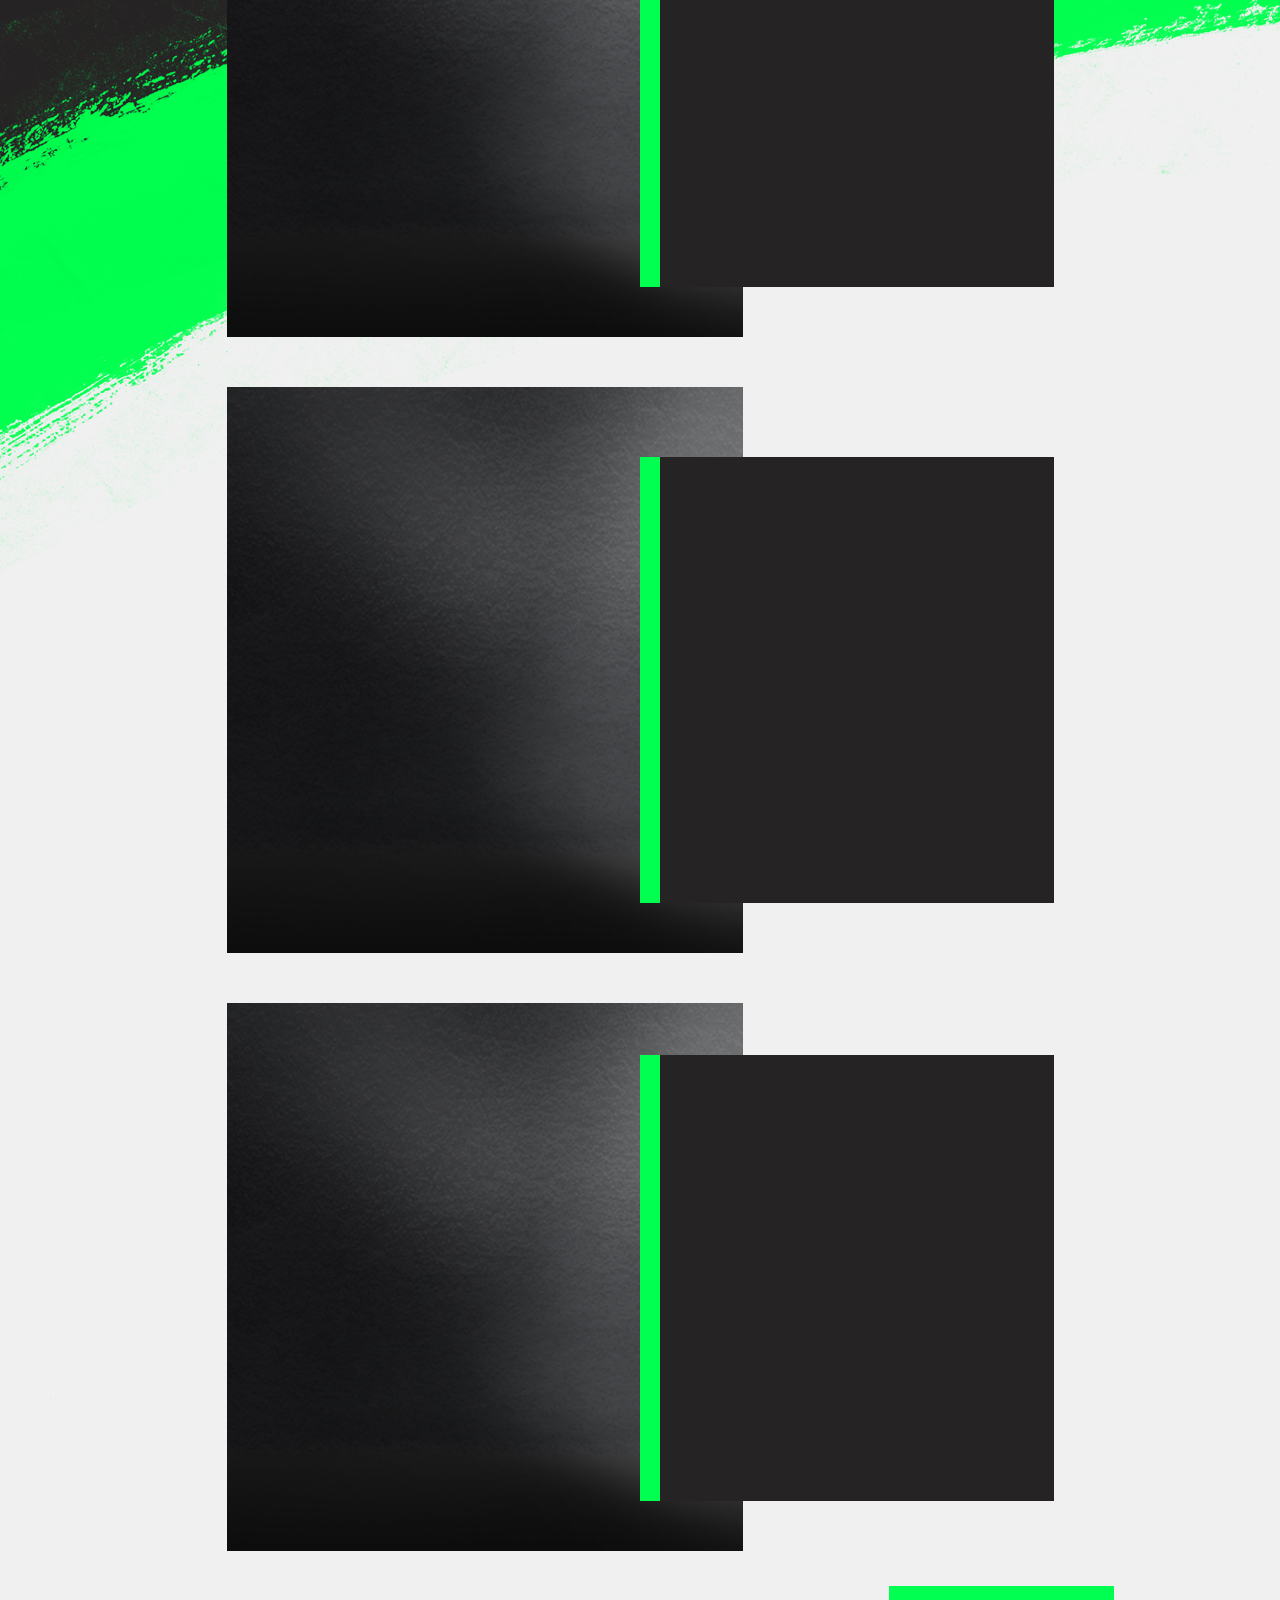
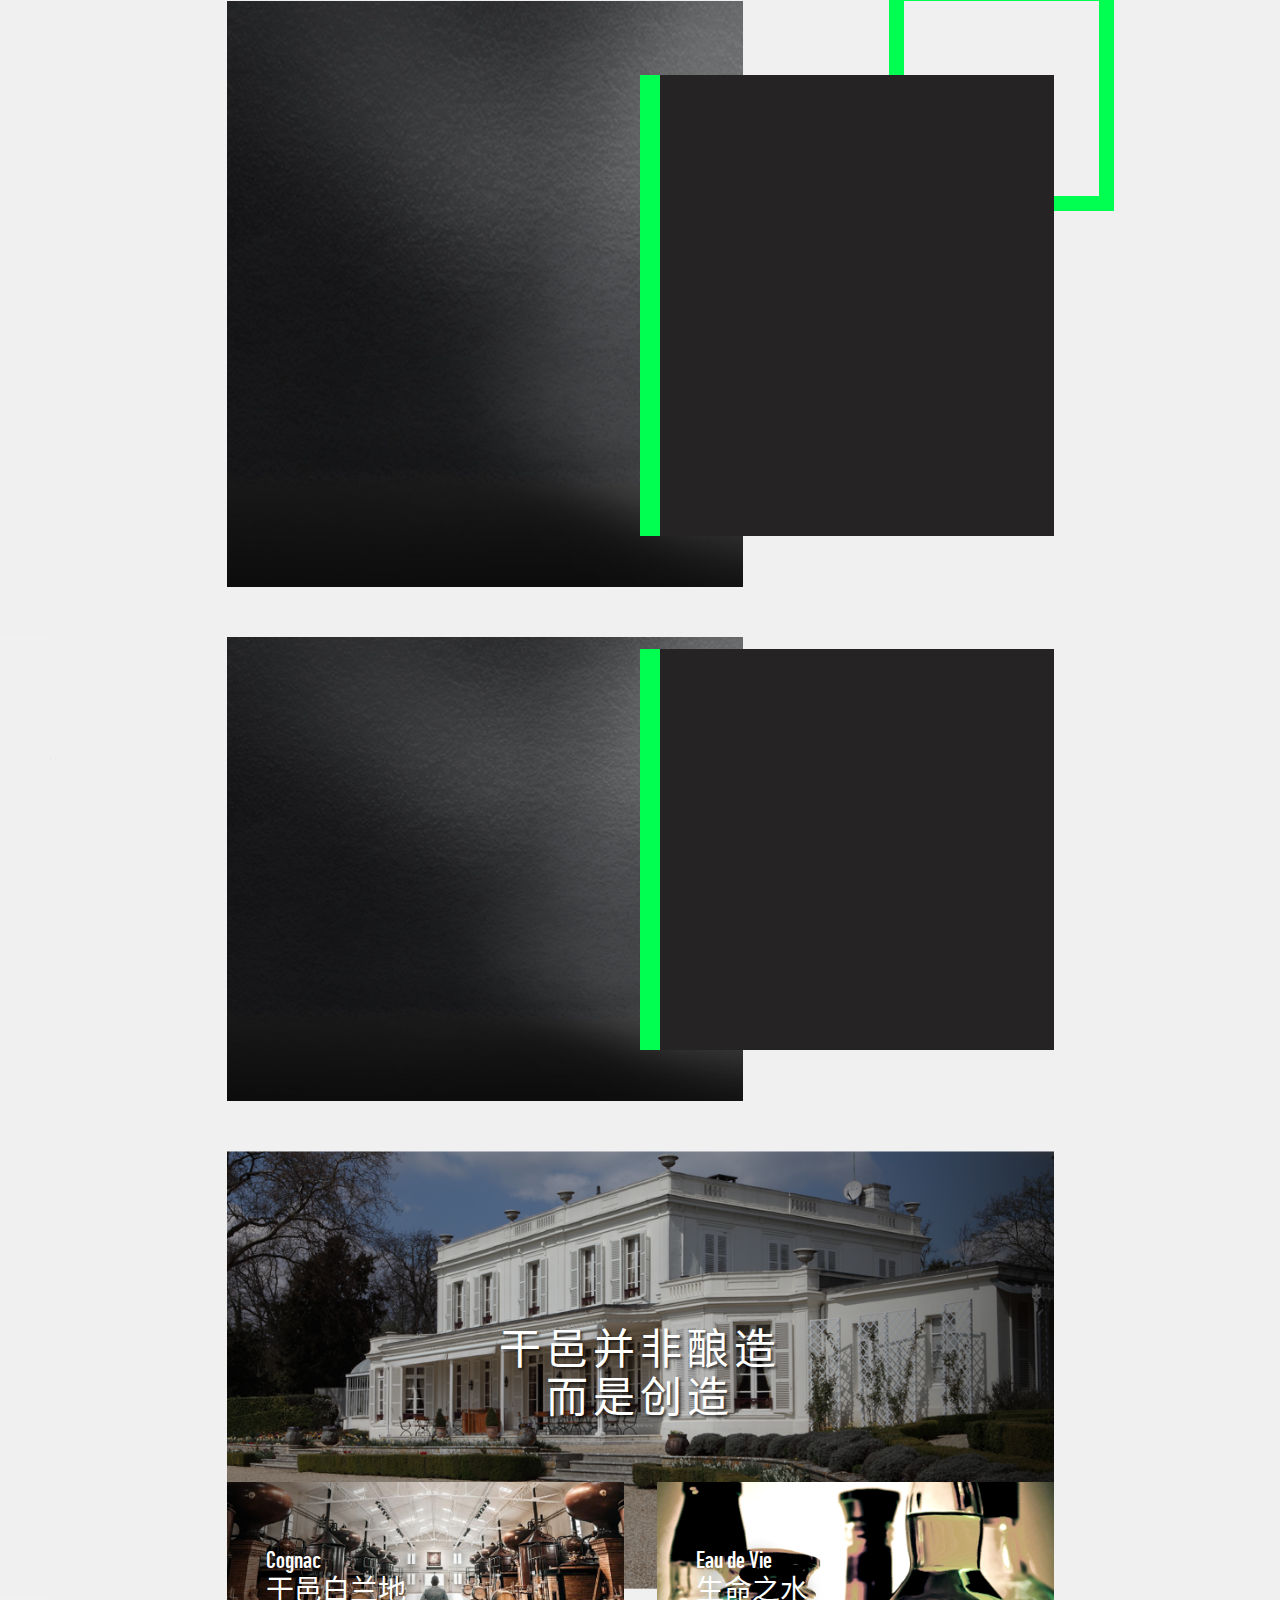
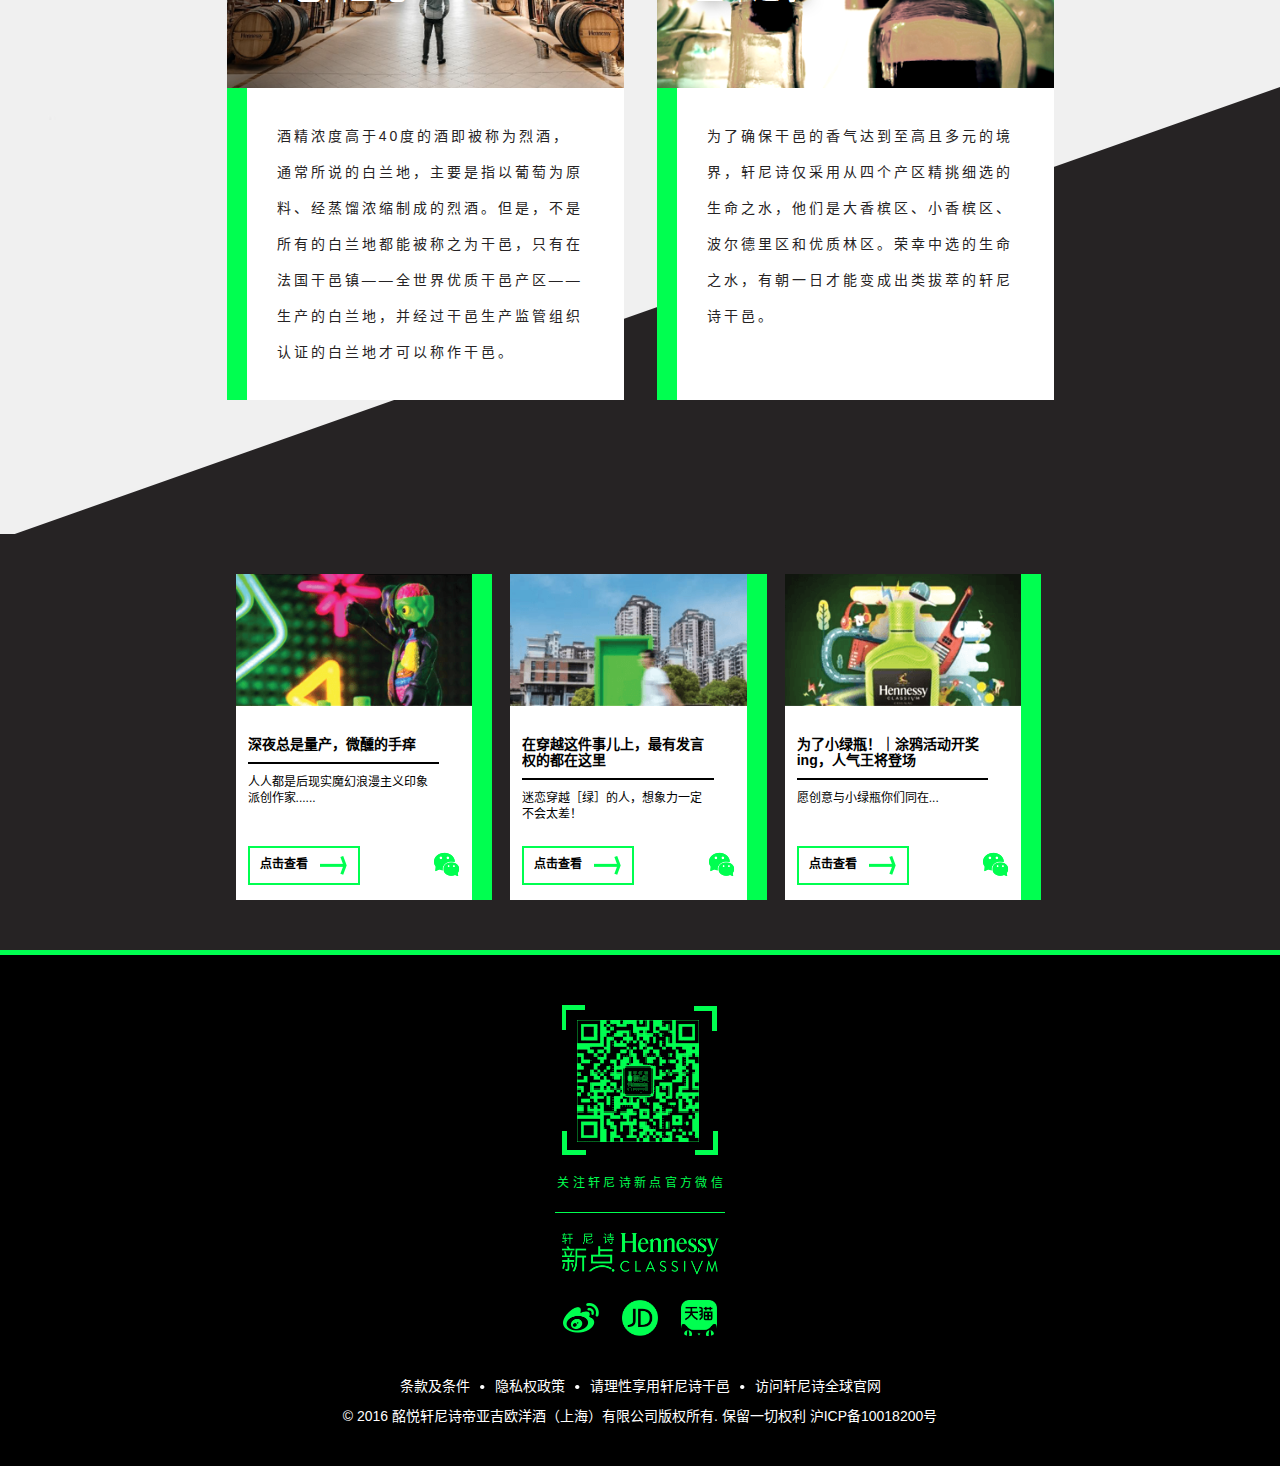
==== commit 0aefd17e: "v1.0" ====
--- a/index.html
+++ b/index.html
@@ -5,6 +5,8 @@
     <title>新点</title>
     <meta name="description" content="">
     <meta name="keywords" content="">
+    <link rel="shortcut icon" href="favicon.ico"/>
+	<link rel="bookmark" href="favicon.ico"/>
     <meta name="viewport" content="width=device-width, initial-scale=1, maximum-scale=1, user-scalable=no">
     <link rel="stylesheet" href="css/bootstrap.css">
     <link rel="stylesheet" href="css/jquery.mCustomScrollbar.min.css">
@@ -66,6 +68,7 @@
     	<div class="container">
         	<div class="col-xs-12">
                 <div class="innerDiv">
+                	<img src="images/brand/kv_m.png" class="mobileShow" width="100%">
                     <img src="images/brand/logo.png" class="abs bkLogo">
                     <img src="images/brand/bottle.png" class="abs bkBottle">
                 </div>
@@ -189,6 +192,32 @@
                                         酒精度：40%vol<br>
                                         原产地：法国<br>
                                         储存方法：常温保存，避免阳光直射<br><br></div>
+                                    </div>
+                                </div>
+                            </div>
+                        </div>
+                    </div>
+                    <div class="clearfix"></div>
+                </div>
+            </div>
+            
+            <div class="brandLine brandLine5">
+                <div class="innerDiv">
+                    <div class=" col-md-5 col-md-offset-2 col-sm-7 col-xs-12 brandLineLeft brandLine5Left anmBlock">
+                        <div class="brandLineLeftContent needShowa" style="opacity:0;">
+                            <div class="brandTitle">
+                                <div class="brandEnTitle"></div>
+                                防伪标志
+                            </div>
+                            <div class="brandContext"><br><br>您可在轩尼诗新点70CL瓶身上发现<br>REVEALTM防伪标识，并通过四种方法，<br>轻松识别确认所购产品是否为正品：<br><br><br><br></div>
+                        </div>
+                    </div>
+                    <div class=" col-md-4 col-sm-6 col-xs-12 brandLineRight brandLine5Right anmBlock brandLineRightHasGreen">
+                    	<div class="innerDiv">
+                            <div class=" col-md-4 col-sm-6 col-xs-12 brandLineRightInner" style="padding:0;">
+                                <div class="brandLineRightContent needShowb" style="opacity:0; z-index:100;">
+                                    <div class="innerDiv">
+                                        <img src="images/brand/fw.png" width="100%">
                                     </div>
                                 </div>
                             </div>
--- a/css/common.css
+++ b/css/common.css
@@ -111,7 +111,7 @@
 .indexLineBottom .innerDiv{ overflow:hidden;}
 
 /*footer*/
-.foot1{ background:#262324; padding-top:0px; padding-bottom:85px; border-bottom:5px solid #00ff50; margin-top:-5px;}
+.foot1{ background:#262324; padding-top:40px; padding-bottom:30px; border-bottom:5px solid #00ff50; margin-top:-5px;}
 .footTop{ overflow:hidden;}
 .footContent{ border-right:20px solid #00ff50; margin:0 1.1% 20px 1.1%; width:31%;}
 .footContent a:hover,.footContent a:focus{ color:inherit; text-decoration:none;}
@@ -217,13 +217,15 @@
 /*.eventBlock .container{ background:url(../images/index/indexBg.jpg) center top no-repeat; background-size:100% 100%; padding-bottom:250px; overflow:hidden;}*/
 .eventTitle{ background:url(../images/subTitleBg.png) left bottom no-repeat; width:350px; padding:0 0 40px 15px; color:#FFF; font-size:42px; line-height:46px; font-weight:bold; margin:0 auto; font-family:DIN,'Microsoft YaHei','SimHei';}
 .eventTitleEnTitle{ font-size:26px; color:#00ff50; line-height:26px; padding:0; letter-spacing:2px; font-weight:normal;}
-.eventLine1,.eventLine2{ position:relative;}
+.eventLine1,.eventLine2,.eventLine3{ position:relative;}
+.eventLine1{ margin-top:50px;}
 .eventLine2{ margin-top:200px;}
-.eventLine1left,.eventLine2left{ border-left:20px solid #00ff50; background:#262324; padding:140px 0 100px 0; margin-bottom:200px; transform:translate(0,100px);}
+.eventLine1left,.eventLine2left,.eventLine3left{ border-left:20px solid #00ff50; background:#262324; padding:140px 0 100px 0; margin-bottom:200px; transform:translate(0,100px);}
 .eventLine1Right{ position:absolute; left:50%; top:260px/*200px*/;}
 .eventLine1Right img{ position:absolute; left:0; top:0;}
 .eventLine2Right{ position:absolute; left:50%; top:320px/*250px*/;}
-.eventLine1Bottom,.eventLine2Bottom{ position:absolute; left:0; top:520px; width:100%;}
+.eventLine3Right{ position:absolute; left:50%; top:320px/*250px*/;}
+.eventLine1Bottom,.eventLine2Bottom,.eventLine3Bottom{ position:absolute; left:0; top:520px; width:100%;}
 .eventLine2BottomMore{ font-size:16px; color:#FFF; height:30px; line-height:30px; position:absolute; left:0; top:50%; margin-top:-15px; width:100%; text-align:center;}
 .eventLine2BottomMore img{ margin-left:10px; vertical-align:-5px;}
 .eventLineBottom .innerDiv{ overflow:hidden;}
@@ -321,8 +323,8 @@
 	
 	.brandTitle{width:200px; padding:4px 0 20px 5px; font-size:24px; line-height:26px; background-size:110px auto;}
 	.brandTitleEnTitle{ font-size:20px; line-height:20px;}
-	.bkLogo{width:15.6774193548387%;}
-	.bkBottle{width:16.4838709677419%;}
+	.bkLogo{width:11.6774193548387%;}
+	.bkBottle{width:12.4838709677419%;}
 	.brandLineRight{ position:static; padding:90px 0;}
 	.brandLine{ padding-bottom:0;}
 	.brandInfo{ padding-top:50px; padding-bottom:50px;}
@@ -344,13 +346,16 @@
 	.brandLineLeftContent .brandBuyBtn{ width:330px; margin:0 auto;}
 	
 	.eventBlock .container{/* background-image:url(../images/event/eventBg_m.jpg);*/ padding-bottom:50px;}
-	.eventLine1left,.eventLine2left{ padding:100px 0 100px 0; border-left-width:15px; margin-bottom:0;}
+	.eventLine1left,.eventLine2left,.eventLine3left{ padding:100px 0 100px 0; border-left-width:15px; margin-bottom:0;}
 	.eventLine1Right{ position:static; left:auto; top:auto; bottom:auto;}
 	.eventLine2Right img{ position:static; left:auto; top:auto; bottom:auto;}
 	.eventLine2Right{ position:static; left:auto; top:auto; bottom:auto;}
+	.eventLine3Right{ position:static; left:auto; top:auto; bottom:auto;}
 	.eventLine1Bottom{ position:static; left:auto; top:auto; bottom:auto;}
 	.eventLine2Bottom{ position:static; left:auto; top:auto; bottom:auto;}
+	.eventLine3Bottom{ position:static; left:auto; top:auto; bottom:auto;}
 	.eventLine1Right img{ position:static; left:auto; top:auto; bottom:auto;}
+	.eventLine3Right img{ position:static; left:auto; top:auto; bottom:auto;}
 	.bx-wrapper .bx-pager,.bx-wrapper .bx-controls-auto {bottom:-30px;}
 	.eventLine2{ margin-top:50px;}
 	.eventTitle{ width:200px; padding:4px 0 20px 5px; font-size:24px; line-height:26px; background-size:110px auto;}
@@ -364,7 +369,7 @@
 	.crmKvTxt{ padding:40px 20px 50px 20px; text-align:center;}
 	.crmKv .col-xs-12{ height:auto;}
 	
-	.partyKvQc{padding-top:80px; width:100%; text-align:center;}
+	.partyKvQc{padding-top:80px; width:100%; text-align:center; background:url(../images/mobileBgT.jpg) left bottom no-repeat #262324;}
 	.partyKvLine img.qc{ margin-right:0; float:none;}
 	.partyKvTxt{ padding:40px 20px 50px 20px; text-align:center;}
 	
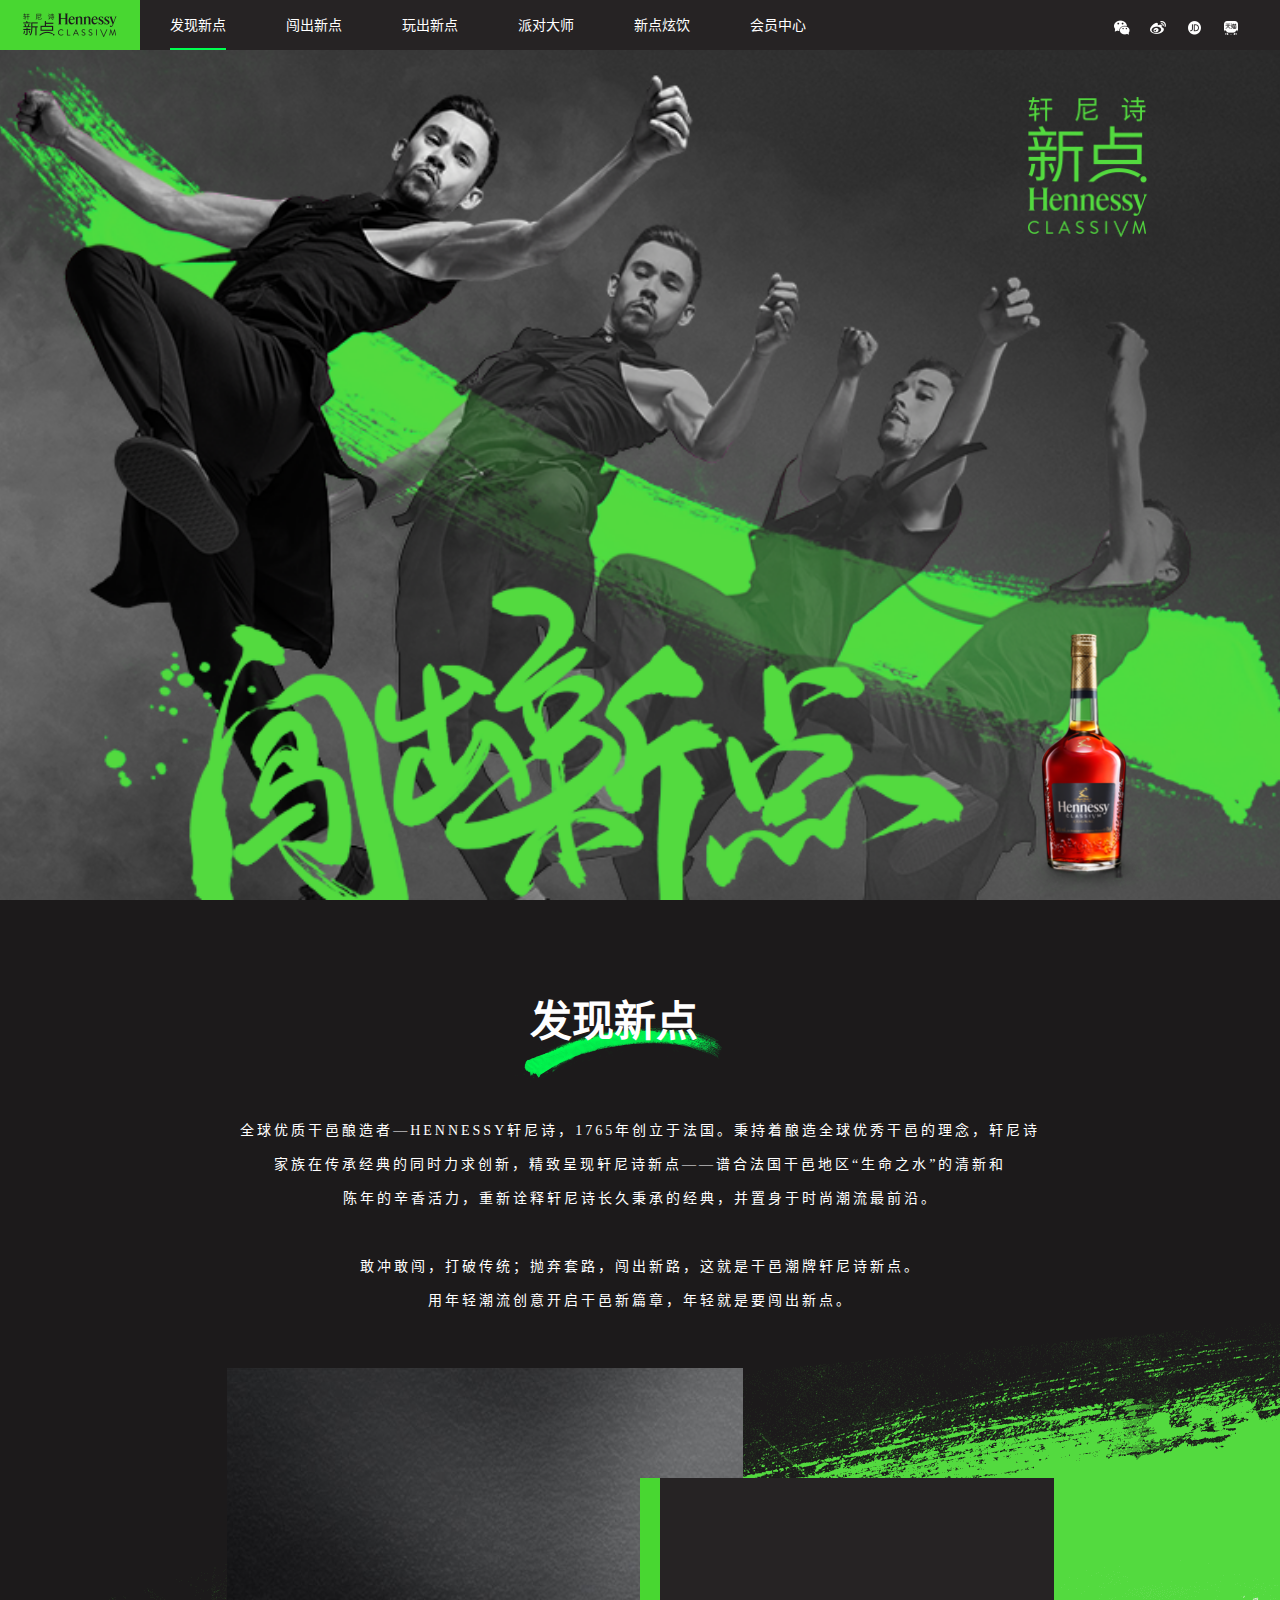
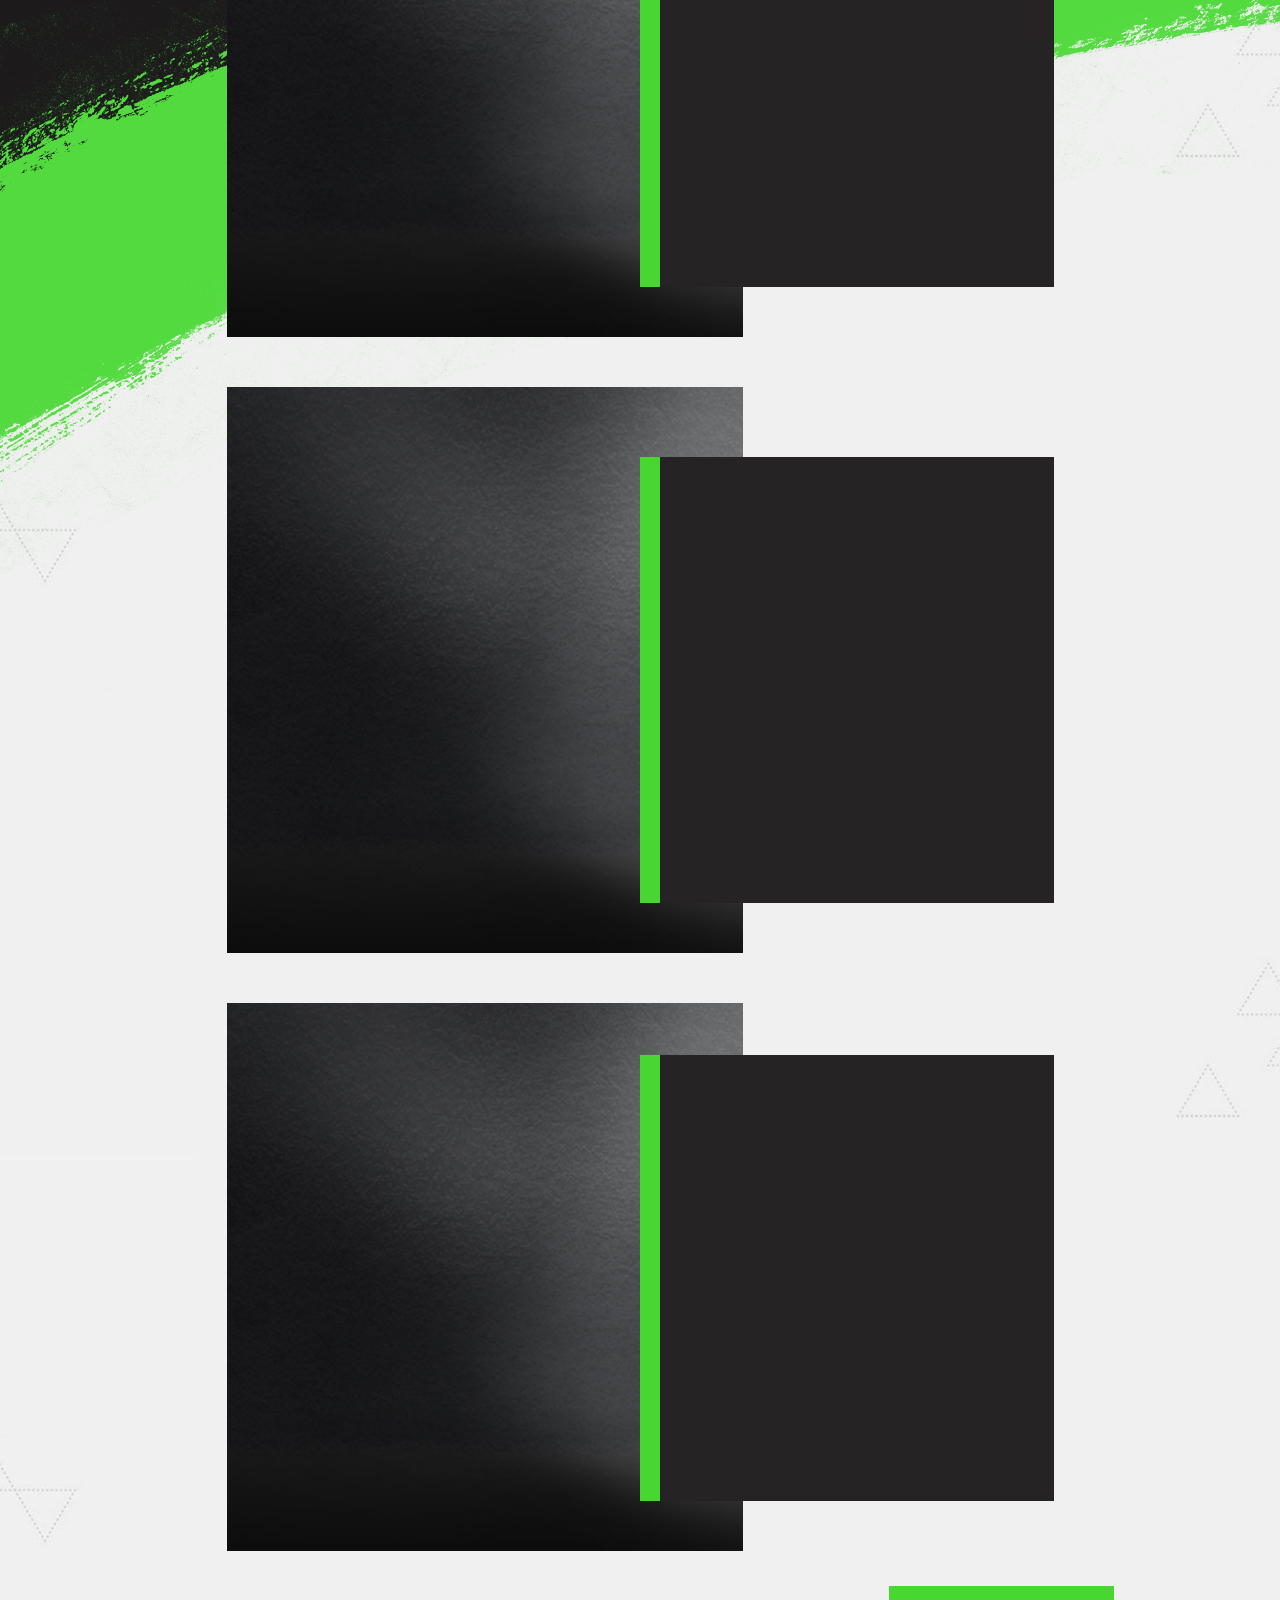
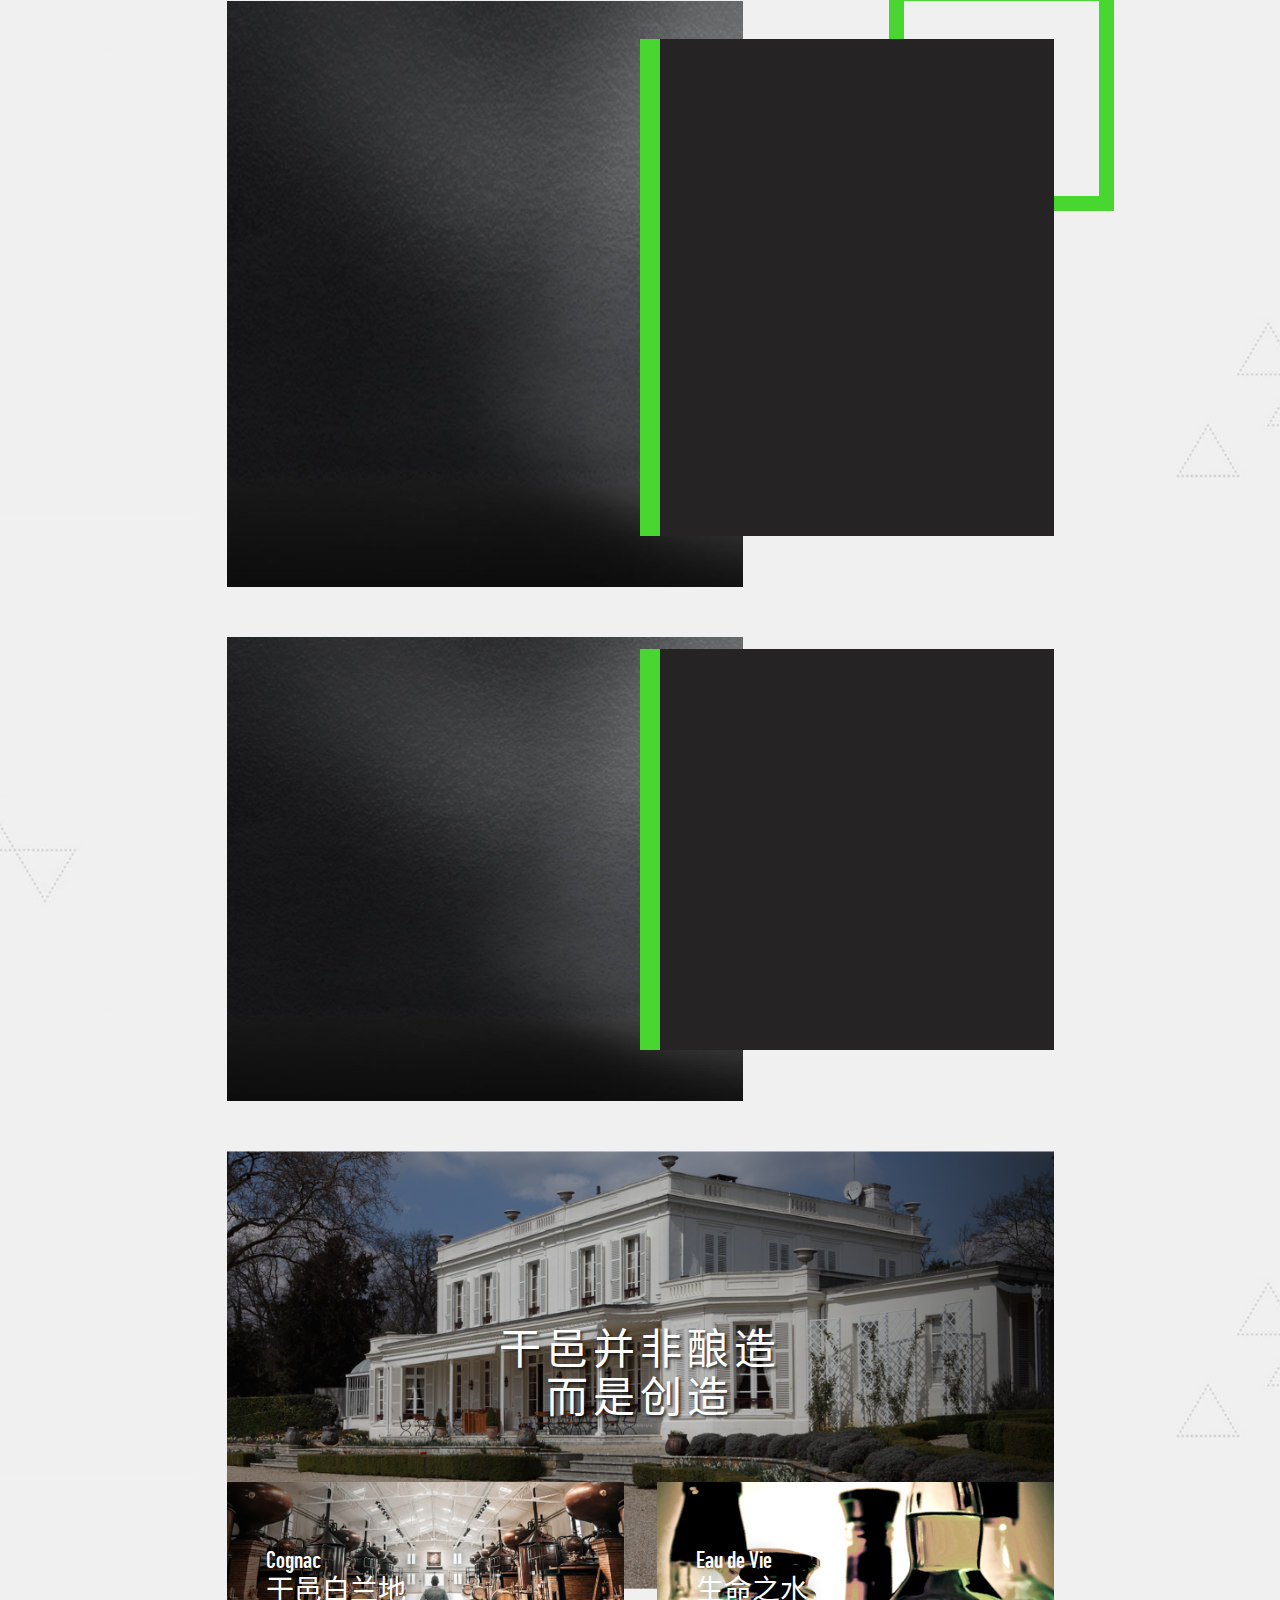
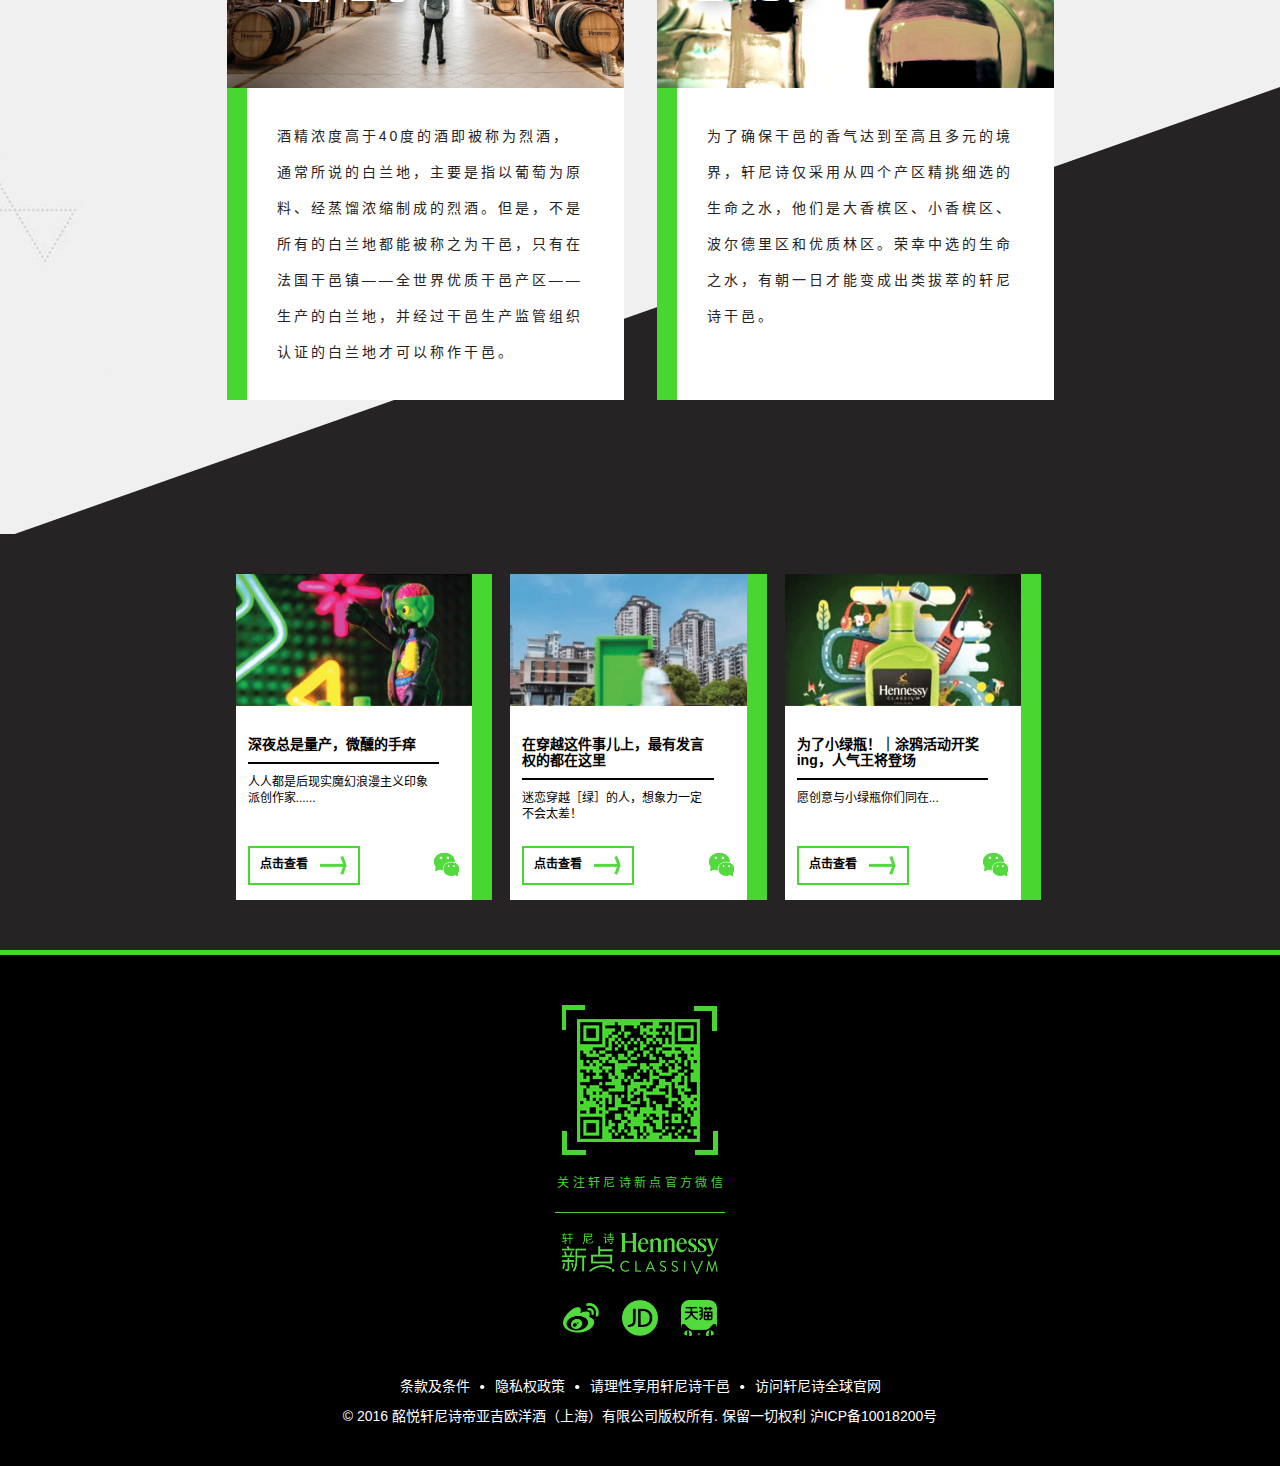
==== commit 33ef1f31: "v1.0" ====
--- a/index.html
+++ b/index.html
@@ -168,7 +168,7 @@
                                 <div class="brandEnTitle"></div>
                                 乐享新点
                             </div>
-                            <div class="brandContext">颜色深赭色<br>
+                            <div class="brandContext">颜色：深赭色<br>
                             嗅感：富有活力的辛香，带些许薄荷气息<br>
                             口感：胡椒、鲜捣生姜，带着淡淡薄荷味<br>
                             饮用：纯饮、加冰块，或混合作为炫饮鸡尾酒也非常合适<br>
@@ -188,10 +188,10 @@
                                             <div class="brandEnTitle"></div>
                                             了解新点
                                         </div>
-                                        <div class="brandContext"><br>原料：葡萄、焦糖色<br>
+                                        <div class="brandContext"><br>原料与辅料：葡萄、水、焦糖色<br>
                                         酒精度：40%vol<br>
                                         原产地：法国<br>
-                                        储存方法：常温保存，避免阳光直射<br><br></div>
+                                        贮藏条件：避光保存、置于阴凉干燥处<br><br></div>
                                     </div>
                                 </div>
                             </div>
--- a/css/common.css
+++ b/css/common.css
@@ -31,7 +31,7 @@
 
 .navbar-inverse{ border:none;}
 .navbar-inverse .navbar-collapse, .navbar-inverse .navbar-form{ background:#262324;}
-.navbar-brand{ padding:13px 23px; background:#00ff50;}
+.navbar-brand{ padding:13px 23px; background:#48D731;}
 .navbar-brand img{ width:94px;}
 .nav.navbar-right > li.navIcon{ background:url(../images/navIcon.png) 0 0 no-repeat; background-size:133px 15px; width:16px; height:15px; padding:0; margin:20px 10px 0 10px;}
 .nav.navbar-right > li.navIcon1{ background-position:0 0;}
@@ -52,8 +52,8 @@
 .navCloseBtn{ position:absolute; top:0; right:0; z-index:1050; padding:17px 25px; background:#262324;}
 
 /*index kv*/
-.jumbotron{ background:url(../images/index/kvBg.png) center top no-repeat; background-size:auto 100%;}
-.kvEf{ background:url(../images/index/kvTxt.png) 0 0 no-repeat; width:365px; height:235px; left:50%; top:30%; margin-left:-352px;}
+.jumbotron{ background:url(../images/index/kvBg.jpg) center top no-repeat; background-size:auto 100%;}
+.kvEf{ background:url(../images/index/kvTxt.png) 0 0 no-repeat; width:365px; height:235px; left:50%; top:30%; margin-left:-306px;}
 .kvVideo{ font-size:22px; color:#FFF; left:115px; top:190px; width:320px; letter-spacing:3px;}
 .kvVideo img{ vertical-align:-12px; margin-left:10px;}
 .kvVideo:hover,.kvVideo:focus{ text-decoration:none; color:#FFF;}
@@ -79,7 +79,7 @@
 .indexBlock .containerBg{  background:url(../images/pcBgT.png) center top no-repeat; padding-bottom:100px; overflow:hidden;}
 .indexVideo{ padding:100px 0 50px 0; color:#FFF;}
 .topTitle{ background:url(../images/subTitleBg.png) left bottom no-repeat; width:250px; padding:0 0 40px 15px; color:#FFF; font-size:42px; line-height:44px; font-weight:bold; margin:0 auto; font-family:DIN,'Microsoft YaHei','SimHei';}
-.topEnTitle{ font-size:26px; color:#00ff50; line-height:26px; padding:0; letter-spacing:2px; font-weight:normal;}
+.topEnTitle{ font-size:26px; color:#48D731; line-height:26px; padding:0; letter-spacing:2px; font-weight:normal;}
 .subContext{ font-family:DIN,'Microsoft YaHei','SimHei'; letter-spacing:3px;}
 .topContext{ padding:30px 0 0 0; text-align:center; color:#FFF; font-size:14px; line-height:34px; font-family:'Microsoft YaHei','SimHei'; letter-spacing:3px;}
 .qLeft{ left:20%; bottom:5px;}
@@ -90,13 +90,13 @@
 
 .indexLine1,.indexLine2{ position:relative;}
 .indexLine2{ margin-top:110px; margin-bottom:70px;}
-.indexLine1left,.indexLine2left{ border-left:20px solid #00ff50; background:#262324; padding:140px 0 200px 0; margin-bottom:100px; transform:translate(0,100px);}
+.indexLine1left,.indexLine2left{ border-left:20px solid #48D731; background:#262324; padding:140px 0 200px 0; margin-bottom:100px; transform:translate(0,100px);}
 .subContext{ width:100%; text-align:center; color:#FFF; font-size:14px; line-height:36px; padding-top:40px;}
 .indexLine1Right{ position:absolute; left:50%; top:100px/*60px*/;}
 .lineBlock1{ border:15px solid #FFF; width:230px; height:230px; position:absolute; left:10%; top:0;}
 .indexLine2Right{ position:absolute; left:50%; top:220px/*150px*/;}
 .indexLine2Right img{ position:absolute; left:0; top:0;}
-.lineBlock2{ border:15px solid #00ff50; background:#F0F0F0; width:230px; height:230px; position:absolute; right:20%; top:-40px;}
+.lineBlock2{ border:15px solid #48D731; background:#F0F0F0; width:230px; height:230px; position:absolute; right:20%; top:-40px;}
 .needShowa{ transition:all 0.7s 0s linear; -webkit-transition:all 0.7s 0s linear; -moz-transition:all 0.7s 0s linear;}
 .needShowb{ transition:all 0.7s 0.9s linear; -webkit-transition:all 0.7s 0.9s linear; -moz-transition:all 0.7s 0.9s linear;}
 .anmBlock{ transition:all 0.7s 0s ease-out; -webkit-transition:all 0.7s 0s ease-out; -moz-transition:all 0.7s 0s ease-out;}
@@ -111,16 +111,16 @@
 .indexLineBottom .innerDiv{ overflow:hidden;}
 
 /*footer*/
-.foot1{ background:#262324; padding-top:40px; padding-bottom:30px; border-bottom:5px solid #00ff50; margin-top:-5px;}
+.foot1{ background:#262324; padding-top:40px; padding-bottom:30px; border-bottom:5px solid #48D731; margin-top:-5px;}
 .footTop{ overflow:hidden;}
-.footContent{ border-right:20px solid #00ff50; margin:0 1.1% 20px 1.1%; width:31%;}
+.footContent{ border-right:20px solid #48D731; margin:0 1.1% 20px 1.1%; width:31%;}
 .footContent a:hover,.footContent a:focus{ color:inherit; text-decoration:none;}
 .fcBottom{ padding:30px 5% 15px 5%; background:#FFF;}
 .fcbTitle{ height:90px;}
 .fcbTitle .fcbt1{ width:90%; padding:0 0 10px 0; color:#000; font-size:14px; font-weight:bold; line-height:16px; overflow:hidden; border-bottom:2px solid #000;}
 .fcbTitle .fcbt2{ width:90%; padding:10px 0 0 0; color:#000; height:60px; line-height:16px; font-size:12px; overflow:hidden;}
 .fcbLink{ padding-top:20px;}
-.fcbBtn1{ display:inline-block; padding:8px 50px 10px 10px; color:#000; border:2px solid #00ff50; font-weight:bold; background:url(../images/footBtnArrow.png) 70px 8px no-repeat; float:left;}
+.fcbBtn1{ display:inline-block; padding:8px 50px 10px 10px; color:#000; border:2px solid #48D731; font-weight:bold; background:url(../images/footBtnArrow.png) 70px 8px no-repeat; float:left;}
 .fcbBtn2{ float:right; display:inline-block; padding-top:6px;}
 .fc1{-webkit-animation:fc1 0.7s 0s linear both; -moz-animation:fc1 0.7s 0s linear both; animation:fc1 0.7s 0s linear both;}
 .fc2{-webkit-animation:fc1 0.7s 0.7s linear both; -moz-animation:fc1 0.7s 0.7s linear both; animation:fc1 0.7s 0.7s linear both;}
@@ -140,7 +140,7 @@
 
 .foot2{ background:#000; padding:50px 0 40px 0;}
 .footQc{ text-align:center; width:170px; margin:0 auto;}
-.footQcTxt{ font-size:12px; color:#00ff50; padding:20px 0; border-bottom:1px solid #00ff50;}
+.footQcTxt{ font-size:12px; color:#48D731; padding:20px 0; border-bottom:1px solid #48D731;}
 .footLogo{ padding:20px 0 25px 0;}
 .footSns{ text-align:center;}
 .fsBtn{ margin:0 10px;}
@@ -148,8 +148,8 @@
 .footLink a{ color:#FFF; margin:0 10px;}
 .footIcp{ text-align:center; color:#FFF; font-size:14px;}
 .footNav{ padding:25px 0; text-align:center; width:100%;}
-.footNav span{ display:inline-block; width:20px; background:none; height:4px; overflow:hidden; border:1px solid #00ff50; margin:0 5px;}
-.footNav span.fnActive{ background:#00ff50;}
+.footNav span{ display:inline-block; width:20px; background:none; height:4px; overflow:hidden; border:1px solid #48D731; margin:0 5px;}
+.footNav span.fnActive{ background:#48D731;}
 
 /*pop img video*/
 .videoPop{ position:fixed; left:0; top:0; z-index:1040; width:100%; height:100%; display:none; background:rgba(0,0,0,0.9);}
@@ -163,7 +163,7 @@
 /*article*/
 .articleBlock{ background:url(../images/pcBgB.png) left bottom no-repeat; max-width:1920px; margin:0 auto;}
 .articleBlock .container{ /*background:url(../images/article/articleBg.jpg) center bottom no-repeat #f0f0f0; background-size:100% auto;*/ padding-bottom:400px; padding-top:30px; overflow:hidden;}
-.articleLine{ padding:70px 25px; border-bottom:1px solid #00ff50;}
+.articleLine{ padding:70px 25px; border-bottom:1px solid #48D731;}
 .articleLine:last-child{ border-bottom:none;}
 .articleLine a{ color:#1D1A1B;}
 .articleLine a:hover,.articleLine a:focus{ text-decoration:none; color:inherit;}
@@ -185,21 +185,21 @@
 .brandBlock .containerBg{  background:url(../images/pcBgT.png) center top no-repeat; padding-bottom:0px; overflow:hidden;}
 .brandLine{ padding-bottom:50px;}
 .brandLineLeft{ background:url(../images/brand/infoBg.jpg) -1px -1px no-repeat #262324; background-size:102% 102%;}
-.brandLineRight{ position:absolute; left:50%; bottom:50px; background:#262324; border-left:20px solid #00ff50; border-bottom:none; padding:70px 0; z-index:500;}
+.brandLineRight{ position:absolute; left:50%; bottom:50px; background:#262324; border-left:20px solid #48D731; border-bottom:none; padding:70px 0; z-index:500;}
 .brandLineRightHasGreen{ border-left:0; padding:0; background:none;}
-.brandLineRightInner{ position:absolute; left:0; bottom:0; background:#262324; border-left:20px solid #00ff50; padding:70px 0; z-index:500; width:100%;}
+.brandLineRightInner{ position:absolute; left:0; bottom:0; background:#262324; border-left:20px solid #48D731; padding:70px 0; z-index:500; width:100%;}
 .brandTitle{ background:url(../images/subTitleBg.png) left bottom no-repeat; width:280px; padding:0 0 40px 15px; color:#FFF; font-size:32px; font-weight:bold; margin:0 auto; font-family:DIN,'Microsoft YaHei','SimHei';}
-.brandTitleEnTitle{ font-size:26px; color:#00ff50; line-height:26px; padding:0; letter-spacing:2px; font-weight:normal;}
+.brandTitleEnTitle{ font-size:26px; color:#48D731; line-height:26px; padding:0; letter-spacing:2px; font-weight:normal;}
 .brandContext{ width:290px; margin:0 auto; color:#FFF; font-size:14px; line-height:36px; padding:20px 0 0 15px; letter-spacing:3px;}
-.brandBuyLink{ width:290px; padding:20px 0 0 15px; margin:0 auto; color:#00ff50; font-size:14px;}
-.brandBuyLink a{ color:#00ff50; margin-left:20px;}
+.brandBuyLink{ width:290px; padding:20px 0 0 15px; margin:0 auto; color:#48D731; font-size:14px;}
+.brandBuyLink a{ color:#48D731; margin-left:20px;}
 .brandBuyLink a:first-child{ margin-left:35px;}
 .brandBuyLink a img{ vertical-align:-10px;}
 .brandLineLeftContent{width:100%;}
 .brandLineLeftContent .brandTitle{ width:55%; padding-top:70px; margin:0; margin-left:10%;}
 .brandLineLeftContent .brandContext{ width:65%; margin:0; margin-left:10%;}
 .brandLineLeftContent .brandBuyBtn{ width:55%; padding:40px 0 80px 15px; margin:0; margin-left:10%;}
-.brandBtn{ display:inline-block; padding:8px 50px 10px 10px; color:#FFF; border:2px solid #00ff50; font-weight:bold; background:url(../images/footBtnArrow.png) 75px 8px no-repeat;}
+.brandBtn{ display:inline-block; padding:8px 50px 10px 10px; color:#FFF; border:2px solid #48D731; font-weight:bold; background:url(../images/footBtnArrow.png) 75px 8px no-repeat;}
 .brandBtn:hover,.brandBtn:focus{ color:#FFF;}
 .bitTxt{ font-size:42px; line-height:48px; color:#FFF; text-align:center; position:absolute; left:0; top:40%; width:100%; text-shadow:2px 2px 3px rgba(0,0,0,0.73); letter-spacing:5px;}
 .biTop{ padding-bottom:500px;}
@@ -208,19 +208,19 @@
 .bibRight{ width:48%; float:right; margin-top:40%;}
 .bibTxt{ font-size:28px; line-height:110%; color:#FFF; position:absolute; left:10%; top:30%; text-shadow: 2px 2px 15px rgba(0,0,0,0.77);}
 .bibTxt span{ font-size:24px; font-family:DIN,'Microsoft YaHei','SimHei';}
-.bibBottom{ border-left:20px solid #00ff50; background:#FFF; font-size:14px; color:#262324; letter-spacing:3px; line-height:36px; padding:30px 40px 30px 30px;}
-.brandRightGreen{ border:15px solid #00ff50; width:225px; height:225px; position:absolute; top:-550px; right:-60px; z-index:50;}
+.bibBottom{ border-left:20px solid #48D731; background:#FFF; font-size:14px; color:#262324; letter-spacing:3px; line-height:36px; padding:30px 40px 30px 30px;}
+.brandRightGreen{ border:15px solid #48D731; width:225px; height:225px; position:absolute; top:-550px; right:-60px; z-index:50;}
 
 /*event*/
 .eventBlock{ background:url(../images/pcBgB.png) left bottom no-repeat; max-width:1920px; margin:0 auto; margin-top:-5px;}
 .eventBlock .containerBg{  background:url(../images/pcBgT.png) center top no-repeat; padding-bottom:250px; overflow:hidden;}
 /*.eventBlock .container{ background:url(../images/index/indexBg.jpg) center top no-repeat; background-size:100% 100%; padding-bottom:250px; overflow:hidden;}*/
-.eventTitle{ background:url(../images/subTitleBg.png) left bottom no-repeat; width:350px; padding:0 0 40px 15px; color:#FFF; font-size:42px; line-height:46px; font-weight:bold; margin:0 auto; font-family:DIN,'Microsoft YaHei','SimHei';}
-.eventTitleEnTitle{ font-size:26px; color:#00ff50; line-height:26px; padding:0; letter-spacing:2px; font-weight:normal;}
+.eventTitle{ background:url(../images/subTitleBg.png) left bottom no-repeat; width:250px; padding:0 0 40px 15px; color:#FFF; font-size:42px; line-height:46px; font-weight:bold; margin:0 auto; font-family:DIN,'Microsoft YaHei','SimHei';}
+.eventTitleEnTitle{ font-size:26px; color:#48D731; line-height:26px; padding:0; letter-spacing:2px; font-weight:normal;}
 .eventLine1,.eventLine2,.eventLine3{ position:relative;}
 .eventLine1{ margin-top:50px;}
 .eventLine2{ margin-top:200px;}
-.eventLine1left,.eventLine2left,.eventLine3left{ border-left:20px solid #00ff50; background:#262324; padding:140px 0 100px 0; margin-bottom:200px; transform:translate(0,100px);}
+.eventLine1left,.eventLine2left,.eventLine3left{ border-left:20px solid #48D731; background:#262324; padding:140px 0 100px 0; margin-bottom:200px; transform:translate(0,100px);}
 .eventLine1Right{ position:absolute; left:50%; top:260px/*200px*/;}
 .eventLine1Right img{ position:absolute; left:0; top:0;}
 .eventLine2Right{ position:absolute; left:50%; top:320px/*250px*/;}
@@ -232,8 +232,8 @@
 .eventSubTitle{ width:350px;}
 
 /*crm*/
-.crmKv .container{ background:url(../images/crm/kv.png) center top no-repeat; height:500px; background-size:auto 100%;}
-.crmKv .col-xs-12{ height:500px;}
+.crmKv .container{/* background:url(../images/crm/kv.png) center top no-repeat; height:500px; background-size:auto 100%;*/}
+.crmKv .crmOuter{/* height:500px;*/}
 .crmLogoLine{ position:absolute; left:0; top:29%; text-align:center; width:100%;}
 .crmKvLine{ text-align:center; position:absolute; left:50%; top:35%; width:600px; margin:0 0 0 -350px;}
 .crmKvLine img.qc{ margin-right:50px; float:left;}
@@ -246,39 +246,48 @@
 
 /*drink*/
 .drinkTitle{ background:url(../images/subTitleBg.png) left bottom no-repeat; position:absolute; top:40%; left:50%; margin-left:-100px; width:350px; padding:0 0 40px 15px; color:#FFF; font-size:42px; line-height:46px; font-weight:bold; font-family:DIN,'Microsoft YaHei','SimHei';}
-.drinkEnTitle{ font-size:26px; color:#00ff50; line-height:26px; padding:0; letter-spacing:2px; font-weight:normal;}
+.drinkEnTitle{ font-size:26px; color:#48D731; line-height:26px; padding:0; letter-spacing:2px; font-weight:normal;}
 .drinkNavOuter{ position:relative; width:100%; height:370px;}
 .drinkNav{ position:absolute; left:0; top:-70px; width:100%;}
-.dnOuter{ background:#262324;/* border-top:20px solid #00ff50;*/ padding:0 0 40px 0;}
-.dnTop{ background:/*url(../images/drink/drinkIcon2.png) 90% 18px no-repeat */#00ff50; font-family:"DIN","Microsof YaHei",'SimHei',Arial; height:50px; color:#262324; letter-spacing:2px; font-size:18px; line-height:60px; overflow:hidden; float:none; margin-bottom:40px;}
+.dnOuter{ background:#262324;/* border-top:20px solid #48D731;*/ padding:0 0 40px 0;}
+.dnTop{ background:/*url(../images/drink/drinkIcon2.png) 90% 18px no-repeat */#48D731; font-family:"DIN","Microsof YaHei",'SimHei',Arial; height:50px; color:#262324; letter-spacing:2px; font-size:18px; line-height:60px; overflow:hidden; float:none; margin-bottom:40px;}
 .dnTop .dnTab{ background:#262324;}
 .dnTop .dnTab a{ display:block; width:100%; height:100%; line-height:60px; color:#767676; text-align:center;}
-.dnTop .dnTabActive{ background:#00ff50;}
+.dnTop .dnTabActive{ background:#48D731;}
 .dnTop .dnTabActive a{ color:#262324;}
 .dnTop img{ vertical-align:-1px;}
 .dnCol{ padding:0 0 0 95px;}
-.dnCol .dnColTitle{ font-size:18px; color:#00ff50; letter-spacing:3.85px; padding-bottom:20px;}
+.dnCol .dnColTitle{ font-size:18px; color:#48D731; letter-spacing:3.85px; padding-bottom:20px;}
 .dnCol li{ padding-bottom:20px;}
 .dnCol li a{ font-size:14px; color:#FFFFFF; letter-spacing:3px;}
-.dnColHaveBorder{ border-left:1px solid #00ff50; border-right:1px solid #00ff50;}
+.dnColHaveBorder{ border-left:1px solid #48D731; border-right:1px solid #48D731;}
 
 .drinkBlock{ background:url(../images/pcBgB.png) left bottom no-repeat; max-width:1920px; margin:0 auto; padding-bottom:50px;}
 .drinkBlock .container.hasBg{/* background:url(../images/drink/bg.jpg) center top no-repeat; background-size:100% 100%;*/}
 .drinkLine{ padding-bottom:100px; position:relative;}
 .drinkLineLeft{ background:#262324; padding-bottom:70px;}
-.drinkLineRight{ position:absolute; right:0; bottom:20px; background:#262324; border-left:20px solid #00ff50; padding:0;}
+.drinkLineRight{ position:absolute; right:0; bottom:20px; background:#262324; border-left:20px solid #48D731; padding:0;}
 .drinkSubTitle{ background:url(../images/subTitleBg.png) left bottom no-repeat; width:280px; padding:0 0 40px 15px; color:#FFF; font-size:32px; font-weight:bold; margin:0 auto; font-family:DIN,'Microsoft YaHei','SimHei';}
-.drinkSubEnTitle{ font-size:26px; color:#00ff50; line-height:26px; padding:0; letter-spacing:2px; font-weight:normal;}
+.drinkSubEnTitle{ font-size:26px; color:#48D731; line-height:26px; padding:0; letter-spacing:2px; font-weight:normal;}
 .drinkContext{ width:290px; margin:0 auto; color:#FFF; font-size:14px; line-height:36px; padding:40px 0 0 10px;}
 .drinkLineLeftContent .drinkSubTitle{ width:75%; padding-top:90px; margin:0; margin-left:15%;}
 .drinkLineLeftContent .drinkContext{ width:75%; margin:0; margin-left:15%;}
-.greenFont{ color:#00ff50;}
+.greenFont{ color:#48D731;}
 .drinkIcon{ margin-right:10px;}
 .brandLineRightContent img.coverImg{ position:absolute; left:0; top:0; z-index:100;}
-.drinkBorder1{ border:15px solid #00ff50; width:225px; height:225px; top:-100px; right:-60px; z-index:50;}
-.drinkBorder2{ border:15px solid #00ff50; width:225px; height:225px; bottom:-100px; right:-60px; z-index:50;}
+.drinkBorder1{ border:15px solid #48D731; width:225px; height:225px; top:-100px; right:-60px; z-index:50;}
+.drinkBorder2{ border:15px solid #48D731; width:225px; height:225px; bottom:-100px; right:-60px; z-index:50;}
 
 .backToTop{ position:fixed; right:100px; bottom:100px; z-index:1000; display:none;}
+
+.noteBg{ background:url(../images/noteBg.jpg) center top no-repeat; background-size:100% 100%; width:100%;}
+.noteContent{ background:url(../images/noteBg2.png) 0 0 no-repeat; background-size:100% 100%; width:500px; height:300px; overflow:hidden; position:fixed; left:50%; top:50%; margin:-150px 0 0 -250px;}
+.txt1{ width:100%; text-align:center; padding:140px 0 0 0; line-height:22px; font-size:14px; color:#FFF; letter-spacing:3px;}
+.noteSel{ position:absolute; background:url(../images/noteIcon.png) 0 -30px no-repeat; width:165px; height:16px; line-height:16px; font-size:14px; color:#48D731; padding-left:25px; left:160px; top:188px; letter-spacing:3px;}
+.noteSel:hover,.noteSel:focus{ color:#48D731;}
+.noteSelOn{ background-position:0 0;}
+#noteBtn{ font-size:14px; color:#FFF; display:block; border:4px solid #48D731; width:74px; height:20px; line-height:20px; position:absolute; left:50%; top:230px; margin-left:-42px; text-align:center;}
+#noteBtn:hover,#noteBtn:focus{ color:#FFF;}
 
 /*970*/
 @media (max-width: 992px) {
@@ -296,6 +305,15 @@
 
 /*767*/
 @media (max-width: 767px) {
+	.noteBg{ background-image:url(../images/noteBg_m.png);}
+	.noteContent{ background-image:url(../images/noteBg2_m.png); width:290px; height:380px; margin:-190px 0 0 -145px;}
+	.txt1{ padding:190px 0 0 0;}
+	.noteSel{ left:60px; top:240px;}
+	#noteBtn{ top:290px;}
+	
+	.backToTop{ right:5px; bottom:5px;}
+	.backToTop img{ width:40px;}
+	
 	body{ background:#f0f0f0;}
 	
 	.indexBlock .container{/* background-image:url(../images/index/indexBg_m.jpg);*/ padding-bottom:50px;}
@@ -307,7 +325,7 @@
 	.pcShow{ display:none;}
 	.mobileShow{ display:inline-block;}
 	
-	.qLeft{ width:30px; left:8%; bottom:60px;}
+	.qLeft{ width:30px; left:8%; bottom:70px;}
 	.qRight{ width:30px; right:8%;}
 	
 	.indexLine2{ margin-top:50px; margin-bottom:50px;}
@@ -367,14 +385,14 @@
 	.crmKvLine{padding-top:50px; width:100%; position:static; left:auto; top:auto; margin-left:0;}
 	.crmKvLine img.qc{ margin-right:0; float:none;}
 	.crmKvTxt{ padding:40px 20px 50px 20px; text-align:center;}
-	.crmKv .col-xs-12{ height:auto;}
+	.crmKv .crmOuter{ height:auto;}
 	
 	.partyKvQc{padding-top:80px; width:100%; text-align:center; background:url(../images/mobileBgT.jpg) left bottom no-repeat #262324;}
 	.partyKvLine img.qc{ margin-right:0; float:none;}
 	.partyKvTxt{ padding:40px 20px 50px 20px; text-align:center;}
 	
 	
-	.drinkTitle{ margin-left:-50px; width:120px; padding:4px 0 20px 5px; font-size:24px; line-height:26px; background-size:110px auto; top:35%;}
+	.drinkTitle{ margin-left:-50px; width:120px; padding:4px 0 20px 5px; font-size:24px; line-height:26px; background-size:110px auto; top:45%;}
 	.drinkEnTitle{ font-size:20px; line-height:20px;}
 	
 	.drinkSubTitle{ width:280px; padding:4px 0 20px 5px; font-size:24px; line-height:26px;  background-size:110px auto;}
@@ -383,7 +401,7 @@
 	.drinkNavOuter{ height:auto;}
 	.drinkNav{ position:static;}
 	.dnOuter{ border:none; padding:0;}
-	.dnCol{ padding:35px 0 20px 75px; border:none; border-bottom:1px solid #00ff50;}
+	.dnCol{ padding:35px 0 20px 75px; border:none; border-bottom:1px solid #48D731;}
 	.dnCol ul{ overflow:hidden;}
 	.drinkIcon3{ transform-origin:50% 50% 0; -moz-transform-origin:50% 50% 0; -ms-transform-origin:50% 50% 0; -webkit-transform-origin:50% 50% 0;}
 	.drinkLineRight{ position:static;}
@@ -399,9 +417,11 @@
 /*580*/
 @media (max-width: 590px) {
 	}
-
-
-
-
-
-
+	
+
+
+
+
+
+
+
